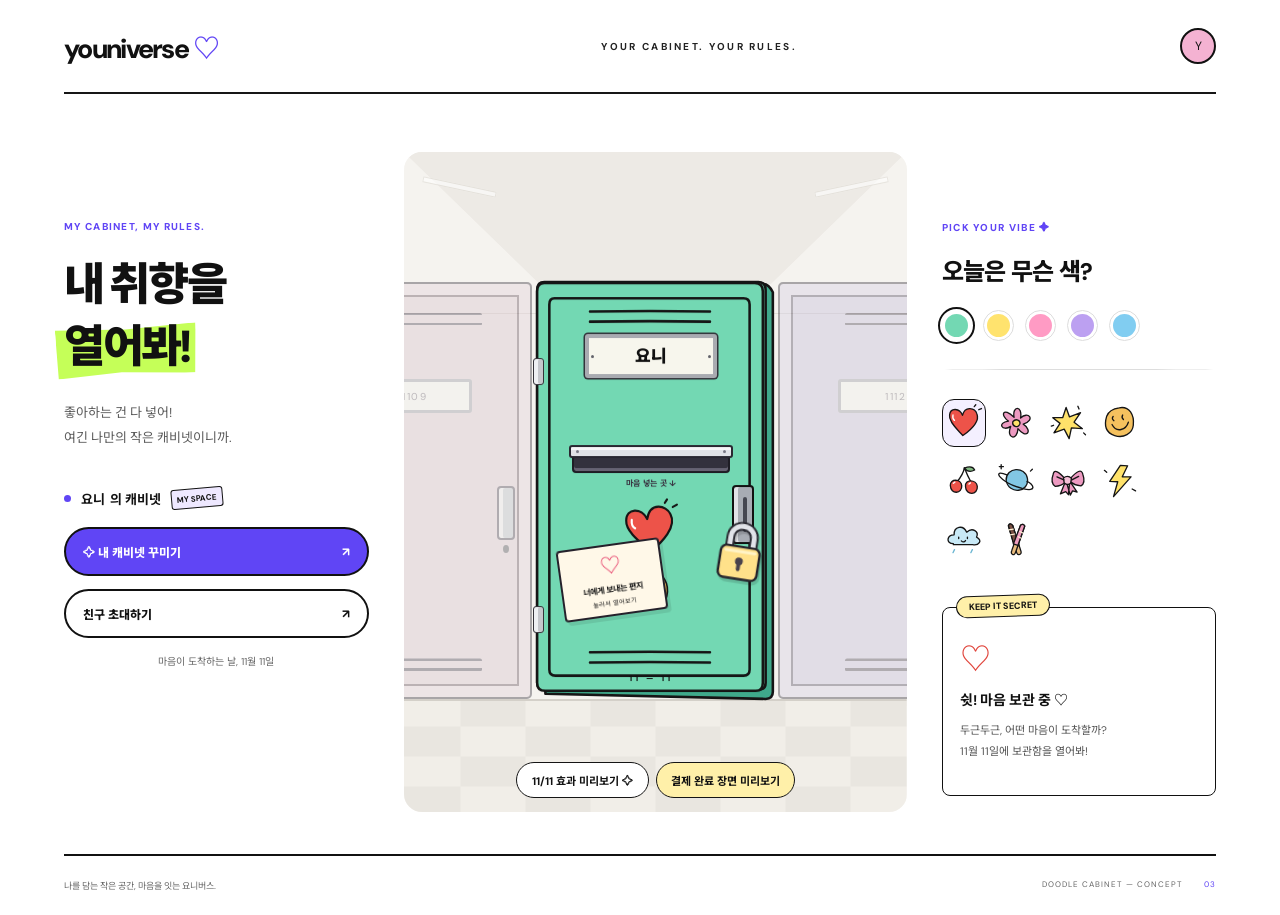
==== cabinet-preview/index.html @ 8756b2f1 "Add interactive cabinet preview and design iterations" ====
<!doctype html>
<html lang="ko"><head><meta charset="UTF-8"><meta name="viewport" content="width=device-width, initial-scale=1"><title>내 캐비넷 — a little space for you</title><link rel="stylesheet" href="style.css?v=effects-preview-28"></head>
<body>
<header><a class="brand" href="./">youniverse<span>♡</span></a><div class="season">YOUR CABINET. YOUR RULES.</div><button class="avatar" id="profile" aria-label="이름표 바꾸기">Y</button></header>
<main><section class="intro"><span class="eyebrow">MY CABINET, MY RULES.</span><h1>내 취향을<br><em>열어봐!</em></h1><p>좋아하는 건 다 넣어!<br>여긴 나만의 작은 캐비넷이니까.</p><div class="owner"><span class="dot"></span> <span id="ownerName">요니</span>의 캐비넷 <span class="tag">MY SPACE</span></div><button class="primary" id="customize">✧ 내 캐비넷 꾸미기 <span>↗</span></button><button class="secondary" id="invite">친구 초대하기 <span>↗</span></button><div class="small-note">마음이 도착하는 날, 11월 11일</div></section>
<section class="stage" aria-label="내 캐비넷 미리보기"><div class="hallway" aria-hidden="true"><div class="hall-ceiling"></div><div class="hall-wall"></div><div class="hall-floor"></div><div class="hall-bank bank-left"><div class="neighbor"><i></i><b></b><span>1107</span></div><div class="neighbor"><i></i><b></b><span>1108</span></div><div class="neighbor"><i></i><b></b><span>1109</span></div></div><div class="hall-bank bank-right"><div class="neighbor"><i></i><b></b><span>1112</span></div><div class="neighbor"><i></i><b></b><span>1113</span></div><div class="neighbor"><i></i><b></b><span>1114</span></div></div><div class="hall-light light-left"></div><div class="hall-light light-right"></div></div><div class="stage-label" aria-hidden="true"></div><div class="cabinet" id="cabinet"><div class="inside gift-interior"><div class="gift-interior-title">FOR YOU ♡<small>도착한 마음을 꺼내봐</small></div><button type="button" class="present present-pink" data-gift="pink" aria-label="핑크 빼빼로 선물과 편지 보기"><span class="pepero-sticks"><i></i><i></i><i></i></span><span class="present-wrap"><b>♡</b><small>SWEET LOVE</small></span><span class="present-ribbon">୨୧</span></button><button type="button" class="present present-yellow" data-gift="yellow" aria-label="노랑 빼빼로 선물과 편지 보기"><span class="pepero-sticks"><i></i><i></i><i></i></span><span class="present-wrap"><b>☺</b><small>FOR YOU</small></span><span class="present-ribbon">୨୧</span></button><div class="gift-shelf shelf-upper"></div><button class="gift-box received-letter" id="gift"><span class="letter-heart">♡</span><span>너에게 보내는 편지</span><small>눌러서 열어보기</small></button><button type="button" class="present present-purple" data-gift="purple" aria-label="보라 빼빼로 선물과 편지 보기"><span class="pepero-sticks"><i></i><i></i><i></i></span><span class="present-wrap"><b>✧</b><small>HAPPY 11.11</small></span><span class="present-ribbon">୨୧</span></button><div class="gift-shelf shelf-lower"></div><div class="sample-gifts-label">미리보기용 샘플 선물</div></div><div class="door" id="door"><div class="vents"><i></i><i></i></div><button class="nameplate" id="nameplate"><span id="plateName">요니</span></button><div class="door-sticker" id="doorSticker">♡</div><div class="mini-sticker">LOVE<br>IT!</div><button class="handle" id="handle" aria-label="캐비넷 문 닫기"><span></span></button><div class="bottom-vents"><i></i><i></i></div><div class="door-number">11 — 11</div></div></div><svg class="doodle doodle-arrow" viewBox="0 0 140 130" aria-hidden="true"><path d="M20 10 C100 0 20 90 68 62 S130 80 98 110 M75 96 L98 114 115 91"/></svg><svg class="doodle doodle-stars" viewBox="0 0 100 150" aria-hidden="true"><path d="M45 5 L50 33 76 39 50 46 43 72 36 46 10 38 35 32Z" fill="#ffe26a"/><path d="M75 95 L77 109 92 114 78 119 72 137 68 119 53 114 68 109Z" fill="#6045f5"/></svg><svg class="doodle doodle-squiggle" viewBox="0 0 180 70" aria-hidden="true"><path d="M5 45 C35 -35 75 95 45 50 S110 -20 100 35 S155 80 170 10"/></svg><div class="floor-shadow"></div></section>
<aside class="details"><span class="eyebrow">PICK YOUR VIBE ✦</span><h2>오늘은 무슨 색?</h2><div class="swatches" id="swatches"></div><div class="divider"></div><div class="stickers" id="stickers"></div><div class="letter-note"><span class="note-icon">♡</span><h3>쉿! 마음 보관 중 ♡</h3><p>두근두근, 어떤 마음이 도착할까?<br>11월 11일에 보관함을 열어봐!</p></div></aside></main>
<footer><span>나를 담는 작은 공간, 마음을 잇는 요니버스.</span><span>DOODLE CABINET — CONCEPT <b>03</b></span></footer>
<dialog id="editor"><form method="dialog" id="editForm"><button class="close" aria-label="닫기" value="cancel" formnovalidate>×</button><span class="eyebrow">A NAME THAT FEELS LIKE YOU</span><h2>이 공간의 이름은?</h2><label for="name">이름표</label><input id="name" maxlength="12" required autocomplete="nickname" placeholder="최대 12자"><p>색과 스티커는 화면에서 바로 바꿀 수 있어.<br>꾸민 모습은 이 브라우저에 저장돼.</p><button class="primary" value="save">이름표 붙이기 ↗</button></form></dialog>
<dialog id="info"><button class="close" id="closeInfo" aria-label="닫기">×</button><span class="eyebrow">LETTERS & LOVE</span><h2 id="infoTitle"></h2><p id="infoBody"></p><p id="paymentNotice" class="payment-notice" hidden>디자인 시안 · 결제 서비스 연결 전이에요. 실제 결제나 선물 공개는 진행되지 않아요.</p><button class="primary" id="okay">알겠어 ♡</button></dialog><div class="toast" id="toast" role="status"></div><script src="app.js?v=effects-preview-28"></script></body></html>
---- cabinet-preview/style.css ----
@import url('https://fonts.googleapis.com/css2?family=DM+Sans:wght@400;500;600;700&family=Gaegu:wght@400;700&family=Noto+Sans+KR:wght@400;500;600;700;800&display=swap');
:root{--ink:#343c39;--muted:#82867e;--cab:#a9c5b7;--cab-dark:#779989;--cab-light:#c7dbd0;--bg:#f6f5ef}*{box-sizing:border-box}body{margin:0;background:var(--bg);color:var(--ink);font-family:'DM Sans','Noto Sans KR',sans-serif;font-size:14px}button,a,input{-webkit-tap-highlight-color:transparent}button{font:inherit;cursor:pointer;color:inherit}button:focus-visible,a:focus-visible{outline:3px solid #ae5271;outline-offset:5px}header{height:94px;margin:0 5%;border-bottom:1px solid #dcded4;display:flex;align-items:center;justify-content:space-between}.brand{text-decoration:none;color:var(--ink);font-size:27px;font-weight:700;letter-spacing:-1.5px}.brand span{color:#ad6176;padding-left:5px}.season{font-size:10px;letter-spacing:2.3px;color:#7c8279}.avatar{border:1px solid #d5d7ca;background:#e9eddf;width:36px;height:36px;border-radius:50%;font-size:12px}main{display:grid;grid-template-columns:1fr 1.65fr .9fr;max-width:1440px;margin:auto;min-height:730px;padding:58px 5% 42px;gap:35px}.intro{padding-top:64px}.eyebrow{font-size:10px;font-weight:600;letter-spacing:1.9px;color:#808879}h1{font-size:clamp(27px,2.6vw,39px);letter-spacing:-1.8px;line-height:1.48;margin:21px 0}p{font-size:13px;line-height:1.95;color:#83867d}.owner{margin:38px 0 19px;font-size:13px;display:flex;align-items:center;gap:5px}.dot{width:7px;height:7px;background:#9cab87;border-radius:50%;margin-right:5px}.tag{border:1px solid #d7dbcd;font-size:8px;padding:4px 5px;border-radius:3px;margin-left:5px;color:#858a7a;white-space:nowrap}.primary,.secondary{border-radius:7px;min-height:47px;padding:13px 17px;display:flex;align-items:center;justify-content:space-between;width:100%;font-size:12px}.primary{background:#3d4d43;color:#fff;border:1px solid #3d4d43}.secondary{border:1px solid #d8dcd0;background:transparent;margin-top:10px}.small-note{font-size:10px;color:#969c8b;text-align:center;margin-top:15px}.stage{position:relative;background:#eaece3;border-radius:130px 130px 12px 12px;min-height:620px;padding:30px 15px;perspective:1500px;overflow:hidden}.stage-label{font-size:9px;letter-spacing:1px;display:flex;justify-content:space-between;margin:26px 23px;color:#939b88}.stage-label span{font-size:7px}.hand-note{font-family:Georgia,serif;font-style:italic;color:#8a9581;position:absolute;right:24px;top:105px;font-size:15px;transform:rotate(7deg)}.hand-note span{display:block;font-size:29px;text-align:center}.cabinet{position:relative;width:234px;height:416px;margin:60px auto 0;transform:translateX(27px);background:var(--cab);border:2px solid var(--cab-dark);border-radius:8px 8px 3px 3px;box-shadow:8px 7px 0 var(--cab-dark),11px 12px 20px #5265451f;perspective:1000px;z-index:2}.inside{position:absolute;inset:12px;background:linear-gradient(100deg,var(--cab-dark),var(--cab) 20%,var(--cab-light));border:1px solid var(--cab-dark);box-shadow:inset 7px 9px 10px #30433720;overflow:hidden}.top-rail{height:12px;background:var(--cab-dark);opacity:.6}.shelf{position:absolute;left:0;right:0;height:10px;background:var(--cab-light);border:1px solid var(--cab-dark);box-shadow:0 6px 7px #354e4624}.shelf-one{top:143px}.shelf-two{top:260px}.shelf-three{bottom:20px}.photo{position:absolute;top:27px;left:15px;background:#fffaf2;width:85px;height:100px;padding:6px;transform:rotate(-8deg);box-shadow:1px 3px 3px #0002}.photo:before{content:'';position:absolute;top:-7px;left:27px;width:32px;height:13px;background:#dfccaaad;transform:rotate(-5deg)}.photo-art{height:68px;background:#bcc8c5;position:relative;overflow:hidden}.sun{position:absolute;width:18px;height:18px;border-radius:50%;background:#f5deb5;top:12px;right:14px}.hill{position:absolute;width:120px;height:65px;background:#7b947b;border-radius:50%;top:39px;left:-12px;transform:rotate(-20deg)}.photo span{font-family:Georgia,serif;font-size:8px;display:block;text-align:center;margin-top:7px;font-style:italic}.memo{position:absolute;right:13px;top:50px;background:#f1e4ac;width:75px;height:70px;padding:14px 7px;font-size:9px;line-height:1.7;transform:rotate(6deg);box-shadow:2px 3px 4px #0001}.memo span{display:block;text-align:right;color:#aa6d71}.sparkle{position:absolute;right:9px;top:11px;color:#f9f2c8;font-size:30px}.book{position:absolute;bottom:129px;width:22px;height:87px;writing-mode:vertical-rl;padding:7px 6px;font-size:8px;border:1px solid #887b7540}.book-one{left:18px;background:#bd9fa8;transform:rotate(-9deg)}.book-two{left:44px;background:#efe5c9;height:75px}.vase{position:absolute;right:30px;top:212px;width:40px;height:48px;background:#eee5d5;border-radius:8px 8px 18px 18px;box-shadow:inset -7px -1px #e1d6c2}.stem{position:absolute;bottom:40px;height:46px;width:2px;background:#637b53;left:19px;transform:rotate(10deg)}.flower{position:absolute;bottom:66px;left:-1px;color:#c5879b;font-size:44px;line-height:1}.gift-box{position:absolute;bottom:31px;left:25px;right:25px;height:74px;border:1px solid #b8a5ad;border-radius:4px;background:#d6bfc9;box-shadow:3px 4px 0 #69785c26}.gift-box:before{content:'';position:absolute;top:-5px;left:-4px;right:-4px;height:13px;background:#e0ccd4;border:1px solid #baa5af;border-radius:3px}.box-ribbon{position:absolute;inset:8px 62px 0;background:#f3e8dc}.box-label{position:relative;display:inline-block;background:#faf5e9;border:1px solid #d1c5b4;padding:6px 8px;font-size:8px;letter-spacing:1px;transform:rotate(-3deg)}.box-label small{font-size:8px;letter-spacing:0;display:block;margin-top:5px}.inside-bottom{position:absolute;bottom:5px;text-align:center;width:100%;font-size:6px;letter-spacing:1px;color:#5b7766}.door{position:absolute;inset:-2px;background:linear-gradient(120deg,var(--cab-light),var(--cab) 28%,var(--cab));border:2px solid var(--cab-dark);border-radius:7px 7px 2px 2px;transform-origin:left center;transform:rotateY(-112deg);transition:transform .85s cubic-bezier(.25,.7,.25,1);box-shadow:inset 0 0 0 9px var(--cab),inset 0 0 0 10px var(--cab-dark);transform-style:preserve-3d}.cabinet.closed .door{transform:rotateY(0)}.vents,.bottom-vents{position:absolute;top:28px;left:66px;right:30px;display:grid;gap:6px}.vents i,.bottom-vents i{height:4px;border-radius:5px;background:var(--cab-dark);box-shadow:0 1px var(--cab-light)}.bottom-vents{top:auto;bottom:52px}.nameplate{position:absolute;top:103px;left:30px;right:29px;padding:12px 5px;background:#f6eedb;border:4px solid #c7c1b1;border-radius:4px;box-shadow:0 2px 3px #0002;text-align:center;transform:translateZ(1px)}.nameplate span{font-size:21px;display:block;font-weight:700}.nameplate small{font-family:Georgia,serif;font-size:9px;font-style:italic}.door-sticker{position:absolute;top:192px;left:44px;font-size:62px;color:#ad647c;transform:rotate(-14deg);line-height:1;filter:drop-shadow(2px 2px 0 #fff9)}.mini-sticker{position:absolute;top:265px;right:46px;background:#e7e8bb;border:2px solid #f8f7df;color:#7d8653;border-radius:50%;width:52px;height:52px;font-family:Georgia,serif;font-style:italic;text-align:center;padding:8px;transform:rotate(15deg);font-size:14px;line-height:1}.handle{position:absolute;top:205px;right:14px;width:17px;height:57px;background:#a6ada6;border:1px solid #727c75;border-radius:6px;box-shadow:2px 2px 2px #0002;padding:0}.handle span{position:absolute;left:5px;right:4px;top:8px;bottom:8px;background:linear-gradient(90deg,#e1e4d9,#949f95);border-radius:3px}.door-number{position:absolute;bottom:17px;width:100%;text-align:center;font-size:8px;letter-spacing:3px;color:#55705e}.floor-shadow{position:absolute;bottom:67px;left:17%;right:11%;height:18px;background:#8b987952;border-radius:50%;filter:blur(12px)}.door-toggle{position:relative;z-index:4;display:block;margin:27px auto 0;border:0;background:#f7f8f0d9;border-radius:30px;padding:9px 20px;font-size:10px}.door-toggle span{margin-left:13px}.stage-caption{text-align:center;font-size:8px;letter-spacing:1.7px;color:#939b88;margin-top:23px}.live-dot{display:inline-block;background:#96a981;width:4px;height:4px;border-radius:50%;vertical-align:middle;margin-right:5px}.details{padding-top:65px}h2{font-size:21px;letter-spacing:-.7px;margin:17px 0 5px}.details>p{font-size:11px;margin-top:8px}.swatches{display:flex;gap:10px;margin-top:24px;flex-wrap:wrap}.swatch{width:28px;height:28px;border-radius:50%;border:3px solid var(--bg);outline:1px solid transparent}.swatch.selected{outline-color:#73826b}.color-name{font-size:9px;color:#7b8473;margin-top:14px}.divider{height:1px;background:#dddfd4;margin:29px 0}.sticker-heading{font-size:11px;display:flex;justify-content:space-between;gap:5px}.sticker-heading span{font-size:8px;color:#9ba18e;letter-spacing:1px}.stickers{display:flex;gap:8px;margin-top:16px}.sticker{background:#eeeee5;border:1px solid transparent;border-radius:8px;width:42px;height:42px;font-size:24px;color:#a36e83}.sticker.selected{border-color:#9ca98b;background:#e6eadc}.letter-note{margin-top:44px;background:#eeeae2;border-radius:3px;padding:22px 17px;transform:rotate(-2deg)}.note-icon{color:#a47b80;font-size:25px}.letter-note h3{font-size:13px;margin:9px 0}.letter-note p{font-size:10px;line-height:1.9}.letter-note div{font-size:9px;border-top:1px solid #dbd7ce;padding-top:13px;margin-top:14px;color:#737a6a}.letter-note small{font-size:8px;color:#8e9187;display:block;margin-top:6px}footer{border-top:1px solid #dcdfd3;margin:0 5%;padding:23px 0;display:flex;justify-content:space-between;color:#9a9f91;font-size:9px}footer>span:last-child{font-size:8px;letter-spacing:1px}footer b{margin-left:18px;color:#68755c;font-weight:400}dialog{border:1px solid #dddfd4;border-radius:18px;padding:38px;width:min(420px,90vw);color:var(--ink);background:var(--bg);box-shadow:0 20px 100px #26332933}dialog::backdrop{background:#35403355;backdrop-filter:blur(4px)}dialog .close{position:absolute;right:16px;top:10px;border:0;background:none;font-size:25px;color:#839079}dialog label{display:block;margin:24px 0 9px;font-size:12px}dialog input{font:inherit;padding:13px;width:100%;border:1px solid #cbd1c0;border-radius:6px;background:#fffef8}dialog .primary{margin-top:23px;justify-content:center}.toast{position:fixed;bottom:26px;left:50%;transform:translate(-50%,15px);opacity:0;background:#3d4d43;color:#fff;border-radius:30px;padding:12px 22px;pointer-events:none;font-size:12px;transition:.2s;z-index:20}.toast.show{opacity:1;transform:translate(-50%,0)}@media(min-width:1450px){main{padding-left:45px;padding-right:45px}.stage{min-height:660px}.cabinet{margin-top:80px}}@media(max-width:1050px){main{grid-template-columns:.95fr 1.4fr;gap:30px}.details{grid-column:1/-1;display:grid;grid-template-columns:1fr 1fr;gap:10px 35px;padding:12px 0}.details>.eyebrow,.details>h2,.details>p,.swatches,.color-name{grid-column:1}.details>.eyebrow{grid-row:1}.details>h2{grid-row:2}.details>p{grid-row:3}.swatches{grid-row:4;margin-top:5px}.color-name{grid-row:5}.details .divider{display:none}.sticker-heading{grid-column:2;grid-row:1;margin-top:0}.stickers{grid-column:2;grid-row:2;margin:0}.letter-note{grid-column:2;grid-row:3/6;margin:8px 0 0;padding:12px 16px;transform:none}.letter-note .note-icon{display:none}.letter-note h3{margin:0}.letter-note p{margin:6px 0}.letter-note div{margin-top:7px;padding-top:7px}.stage{min-height:620px}}@media(max-width:650px){header{height:70px}.brand{font-size:23px}.season{display:none}main{display:flex;flex-direction:column;padding:30px 6%;gap:28px}.intro{padding:0;position:relative}.intro .eyebrow{font-size:9px}h1{font-size:28px;line-height:1.4;margin:15px 0}.intro>p{font-size:12px;margin-bottom:20px}.owner{margin:17px 0}.intro>.primary,.intro>.secondary{display:inline-flex;width:calc(50% - 5px);font-size:11px}.intro>.secondary{margin:0 0 0 6px}.small-note{display:none}.stage{width:100%;min-height:615px;border-radius:105px 105px 10px 10px;order:1}.details{display:block;order:2;padding:8px 4px}.details>.eyebrow{font-size:9px}.details>h2{font-size:22px}.swatches{margin-top:16px;gap:16px}.swatch{width:33px;height:33px}.color-name{margin-bottom:25px}.sticker-heading{justify-content:flex-start;gap:15px}.stickers{margin-top:12px}.letter-note{margin-top:27px;padding:19px}.letter-note p{font-size:12px}.letter-note div{font-size:11px;padding-top:14px;margin-top:12px}.letter-note small{font-size:10px}footer{line-height:1.8;gap:14px;flex-direction:column}.cabinet{margin-top:56px}.stage-label{margin-top:23px}}@media(prefers-reduced-motion:reduce){*{transition:none!important}}
/* Doodle cabinet: white paper, ink outlines and flat colour */
:root{--ink:#121212;--muted:#626262;--bg:#fff}body{background:#fff;color:#121212}header{border-bottom:2px solid #161616}.brand{color:#111;font-weight:800;letter-spacing:-1.7px}.brand span{color:#6045f5}.season{color:#222;font-weight:700}.avatar{background:#f4b2d2;border:2px solid #111;box-shadow:none}.eyebrow{color:#6045f5;font-weight:800;letter-spacing:1.3px}h1{font-size:clamp(35px,3.5vw,49px);font-weight:900;letter-spacing:-2.3px;line-height:1.38;color:#111}h1 em{font-style:normal;position:relative;z-index:0;white-space:nowrap}h1 em:before{content:'';position:absolute;inset:8px -8px 0;background:#c5ff58;z-index:-1;transform:rotate(-3deg);clip-path:polygon(0 2%,50% 7%,100% 0,98% 100%,46% 92%,1% 100%)}p{color:#5b5b5b}.owner{font-weight:700}.dot{background:#6045f5}.tag{background:#eee8ff;color:#111;border:1px solid #111;transform:rotate(-5deg)}.primary,.secondary{border:2.5px solid #111;border-radius:40px;box-shadow:none;font-weight:800;min-height:49px;font-size:12px}.primary{background:#6045f5;color:#fff}.secondary{background:#fff;color:#111;margin-top:13px}.primary:hover{background:#4930cf}.secondary:hover{background:#fff2b1}.small-note{color:#666}.stage{background:#fff;border:0;border-radius:0;box-shadow:none;overflow:hidden;min-height:640px}.stage-label{color:#111;font-size:10px;font-weight:700;letter-spacing:1.2px;margin:12px 12px}.stage-label span{font-size:8px}.hand-note{font-family:inherit;font-style:normal;font-weight:800;color:#111;background:#bfe7f6;border:3px solid #111;border-radius:40px;padding:12px 20px;font-size:13px;top:66px;right:12px;transform:rotate(13deg);z-index:4}.hand-note span{display:inline;font-size:21px;margin-left:6px}.cabinet{margin-top:88px;border:3px solid #111;box-shadow:7px 5px 0 var(--cab-dark),9px 7px 0 #111;border-radius:10px 8px 5px 7px;background:var(--cab);height:416px}.inside{background:var(--cab-light);border:2px solid #111;box-shadow:none;border-radius:3px}.top-rail{height:12px;background:var(--cab-dark);opacity:.45}.door{background:var(--cab);border:3px solid #111;border-radius:9px 7px 3px 6px;box-shadow:inset 0 0 0 8px var(--cab),inset 0 0 0 10px #111}.vents i,.bottom-vents i{height:4px;background:#111;box-shadow:none;transform:rotate(-1deg)}.vents i:nth-child(2),.bottom-vents i:nth-child(2){transform:rotate(1deg)}.nameplate{background:#f4b2d2;border:3px solid #111;border-radius:45% 40% 35% 40% / 40% 38% 42% 40%;box-shadow:none;transform:rotate(-7deg);top:98px;padding:12px 5px;color:#111}.nameplate span{font-weight:900;font-size:24px}.nameplate small{font-family:inherit;font-size:8px;font-style:normal;font-weight:700}.door-sticker{color:#e0443b;font-size:75px;filter:none;line-height:1;text-shadow:2px 0 #fff,-2px 0 #fff,0 2px #fff,0 -2px #fff;top:192px}.mini-sticker{background:#ffe26a;border:3px solid #111;color:#111;border-radius:48% 53% 45% 50%;font-family:inherit;font-weight:900;font-style:normal;width:60px;height:60px;padding:10px 4px;box-shadow:none;right:36px;transform:rotate(15deg)}.handle{border:2px solid #111;background:#fff;box-shadow:none;border-radius:12px;width:17px}.handle span{background:#111;left:5px;right:4px;top:9px;bottom:9px}.door-number{color:#111;font-weight:800}.shelf{background:var(--cab);border:2px solid #111;box-shadow:none;height:10px}.photo{border:2px solid #111;background:#fff;box-shadow:none;transform:rotate(-9deg)}.photo:before{background:#6045f5b5;transform:rotate(5deg)}.photo-art{background:#6dbbd8}.sun{background:#f7c25c}.hill{background:#54a669}.photo span{font-family:inherit;font-style:normal;font-size:7px;font-weight:700;color:#111}.memo{background:#fff0a9;border:1.5px solid #111;box-shadow:none;color:#111;font-size:9px;font-weight:700;transform:rotate(7deg)}.memo span{color:#e0443b;font-size:16px}.sparkle{color:#6045f5;font-size:35px}.book{border:2px solid #111;color:#111;font-weight:700}.book-one{background:#f4b2d2}.book-two{background:#fff0a9}.vase{background:#6dbbd8;border:2px solid #111;box-shadow:none;border-radius:8px 9px 15px 14px}.stem{background:#111;width:3px}.flower{color:#e08cb7;font-size:45px;text-shadow:1px 1px #111}.gift-box{background:#c9c0ff;border:2px solid #111;box-shadow:none;border-radius:5px}.gift-box:before{background:#c9c0ff;border:2px solid #111;height:14px;top:-7px}.box-ribbon{background:#ffe26a}.box-label{background:#fff;border:1.5px solid #111;color:#111;font-weight:700}.inside-bottom{color:#111;font-weight:700;font-size:6px}.floor-shadow{height:7px;bottom:79px;background:#111;filter:none;transform:rotate(-2deg);border-radius:50%;left:24%;right:7%}.door-toggle{background:#fff0a9;border:2px solid #111;border-radius:40px;box-shadow:none;font-weight:800;font-size:11px;padding:10px 22px;margin-top:25px}.stage-caption{color:#111;font-size:8px;font-weight:700;letter-spacing:1.4px;margin-top:20px}.live-dot{background:#6045f5}.details>h2{color:#111;font-weight:800;font-size:24px}.details>p{color:#555}.swatches{gap:13px}.swatch{width:29px;height:29px;border:3px solid #fff;outline:1px solid #ddd}.swatch.selected{outline:2px solid #111;outline-offset:2px}.color-name{font-weight:700;color:#111;font-size:10px}.divider{height:2px;background:#111;transform:rotate(-1deg);border-radius:50%}.sticker-heading{font-weight:800}.sticker-heading span{color:#6045f5}.stickers{gap:8px}.sticker{background:#fff;border:2px solid #111;border-radius:45% 40% 38% 45%;color:#111;font-size:25px;transform:rotate(-5deg)}.sticker:nth-child(even){transform:rotate(6deg)}.sticker.selected{background:#f4b2d2;border-color:#111}.letter-note{background:#fff;border:2px solid #111;border-radius:3px 12px 4px 14px;box-shadow:none;transform:rotate(-2deg);position:relative;padding-top:26px}.letter-note:before{content:'KEEP IT SECRET';position:absolute;top:-13px;left:13px;padding:4px 12px;border:2px solid #111;border-radius:20px;background:#fff0a9;color:#111;transform:rotate(-5deg);font-size:9px;font-weight:800}.note-icon{color:#e0443b;font-size:31px}.letter-note h3{font-size:14px;color:#111}.letter-note p{font-size:11px;color:#555}.letter-note div{border-color:#111;color:#111;font-weight:600}.letter-note small{color:#666}footer{border-top:2px solid #111;color:#666}footer b{color:#6045f5}dialog{background:#fff;border:3px solid #111;border-radius:22px;box-shadow:6px 6px 0 #111}dialog .close{color:#111}.toast{background:#111}.doodle{position:absolute;pointer-events:none;fill:none;stroke:#111;stroke-width:4;stroke-linecap:round;stroke-linejoin:round;z-index:1}.doodle-arrow{width:90px;height:90px;left:0;top:59px;transform:rotate(15deg)}.doodle-stars{width:59px;height:110px;right:0;top:242px;transform:rotate(7deg)}.doodle-squiggle{width:95px;height:45px;left:7px;bottom:37px;transform:rotate(-13deg)}@media(max-width:1050px){.details .letter-note{margin-top:15px}.stage{min-height:640px}}@media(max-width:650px){h1{font-size:43px;line-height:1.28}.intro>.eyebrow{font-size:10px}.intro>.primary,.intro>.secondary{font-size:11px}.intro>.secondary{margin-top:0}.stage{min-height:633px;padding-top:15px}.hand-note{top:62px;right:6px}.cabinet{margin-top:93px}.stage-label{margin-top:13px}.doodle-arrow{top:57px;left:5px;width:76px}.doodle-stars{right:0;top:248px;width:45px}.doodle-squiggle{bottom:35px;width:80px}.letter-note{margin-top:35px;padding:24px 18px}.letter-note p{font-size:12px}.letter-note div{font-size:11px}.letter-note small{font-size:10px}.floor-shadow{bottom:79px}.details h2{font-size:25px}}
.cabinet:not(.closed) .nameplate{transform:rotateY(180deg) rotate(-7deg)}.cabinet:not(.closed) .mini-sticker{transform:rotateY(180deg) rotate(15deg)}.cabinet:not(.closed) .door-number{transform:rotateY(180deg)}
@media(min-width:651px) and (max-width:1050px){.cabinet{transform:translateX(36px) scale(.9);transform-origin:center center}}
/* Wobbly ink silhouettes and hand-drawn sticker artwork */
.cabinet{border:0;background:none;box-shadow:none;isolation:isolate;transform:translateX(27px) rotate(-1.3deg)}.cabinet-ink{position:absolute;inset:-5px -9px -6px -4px;width:calc(100% + 13px);height:calc(100% + 11px);z-index:-1;overflow:visible;pointer-events:none}.inside{inset:15px 14px 15px 13px;border-radius:3% 2% 4% 2% / 1% 3% 2% 3%;border-width:2.5px;transform:rotate(.6deg);box-shadow:none}.door{background:none;border:0;box-shadow:none;isolation:isolate}.door-ink{position:absolute;inset:-3px;width:calc(100% + 6px);height:calc(100% + 6px);z-index:-1;overflow:visible;pointer-events:none}.vents,.bottom-vents{display:none}.shelf-one{transform:rotate(-1.2deg);border-radius:30% 10% 20% 12%}.shelf-two{transform:rotate(1.5deg);border-radius:10% 20% 12% 30%}.shelf-three{transform:rotate(-.8deg);border-radius:15% 10% 25% 20%}.top-rail{transform:rotate(-1deg);border-bottom:2px solid #111}.nameplate{border-radius:44% 36% 45% 38% / 35% 44% 35% 42%;border-width:3px;transform:rotate(-8deg)}.handle{transform:rotate(3deg);border-radius:45% 35% 30% 40% / 15% 12% 18% 14%;border-width:2.5px}.door-sticker{width:87px;height:87px;left:35px;top:191px;filter:none;text-shadow:none;transform:rotate(-13deg)}.door-sticker svg,.sticker svg,.mini-sticker svg,.sparkle svg,.flower svg{display:block;width:100%;height:100%;overflow:visible}.mini-sticker{border:0;background:none;box-shadow:none;padding:0;width:65px;height:65px;right:35px;top:277px;transform:rotate(12deg)}.sparkle{width:38px;height:38px;top:6px;right:7px;transform:rotate(12deg)}.flower{width:49px;height:49px;bottom:66px;left:-5px;transform:rotate(-7deg)}.sticker{border:0;background:transparent;box-shadow:none;width:44px;height:48px;padding:3px;border-radius:40%;transition:transform .15s}.sticker.selected{border:2px dashed #111;background:#f5f0ff;padding:1px}.sticker:hover{transform:rotate(8deg) scale(1.13)}.gift-box{border-radius:6% 3% 5% 4% / 7% 9% 5% 8%;transform:rotate(-1deg)}.gift-box:before{border-radius:20% 12% 15% 10%;transform:rotate(1deg)}.memo{border-radius:2px 3px 9px 2px}.photo{border-radius:2px 4px 3px 6px}.vase{border-radius:12% 18% 40% 34%;transform:rotate(4deg)}.cabinet:not(.closed) .mini-sticker{transform:rotateY(180deg) rotate(12deg)}
@media(min-width:651px) and (max-width:1050px){.cabinet{transform:translateX(36px) scale(.9) rotate(-1.3deg)}}
/* Calm structure; expressive accents only. */
.cabinet{transform:translateX(27px)}.inside{transform:none;border-radius:6px;border-width:2px}.top-rail{transform:none;border-bottom:0}.shelf-one,.shelf-two,.shelf-three{transform:none;border-radius:1px;border-width:1.5px}.handle{transform:none;border-radius:7px;border-width:2px}.nameplate{border-radius:25px;border-width:2px;transform:rotate(-3deg)}.cabinet:not(.closed) .nameplate{transform:rotateY(180deg) rotate(-3deg)}.door-sticker{transform:rotate(-6deg);width:75px;height:75px;left:42px;top:201px}.mini-sticker{width:55px;height:55px;transform:rotate(5deg);top:284px;right:39px}.cabinet:not(.closed) .mini-sticker{transform:rotateY(180deg) rotate(5deg)}.photo{transform:rotate(-4deg);border-width:1.5px;border-radius:2px}.photo:before{transform:rotate(0deg)}.memo{transform:rotate(3deg);border-radius:2px}.vase{transform:none;border-radius:8px 8px 16px 16px}.gift-box,.gift-box:before{transform:none;border-radius:4px;border-width:1.5px}.box-label{transform:rotate(-2deg)}.sparkle{display:none}.doodle-arrow,.doodle-squiggle{display:none}.doodle-stars{width:39px;height:78px;right:2px;top:252px}.hand-note{transform:rotate(6deg);border-width:2px;padding:10px 18px}.floor-shadow{display:none}.letter-note{transform:none;border-radius:8px;border-width:1.5px}.letter-note:before{transform:rotate(-2deg);border-width:1.5px}.divider{transform:none;height:1px;background:#ddd}.sticker,.sticker:nth-child(even){transform:none}.sticker:hover{transform:rotate(4deg) scale(1.06)}.sticker.selected{border:1.5px solid #111;border-radius:12px;padding:2px;background:#f4f0ff}
@media(min-width:651px) and (max-width:1050px){.cabinet{transform:translateX(36px) scale(.9)}}
/* A quiet hallway around the personal cabinet. */
.stage{isolation:isolate;overflow:hidden;border-radius:18px;min-height:660px;background:#faf9f7}.hallway{position:absolute;inset:0;overflow:hidden;z-index:-1;pointer-events:none;opacity:.64;filter:blur(1.5px)}.hall-wall{position:absolute;inset:0 0 16%;background:linear-gradient(180deg,#faf9f6 0 30%,#e9e8e5 30% 30.4%,#f3f1ed 30.4% 100%)}.hall-ceiling{position:absolute;z-index:1;left:0;right:0;top:0;height:20%;background:#f0eeea;clip-path:polygon(0 0,100% 0,73% 100%,27% 100%)}.hall-floor{position:absolute;bottom:0;left:0;right:0;height:25%;background:repeating-conic-gradient(from 0deg,#e6e4e0 0% 25%,#eeece8 0% 50%) 50% / 110px 64px;transform-origin:bottom;clip-path:polygon(0 0,100% 0,100% 100%,0 100%);border-top:3px solid #d8d6d1}.hall-bank{position:absolute;display:flex;top:162px;height:390px;width:255px;gap:4px;opacity:.64;filter:blur(.8px);transform-style:preserve-3d}.bank-left{right:calc(50% + 89px);transform:perspective(700px) rotateY(13deg);transform-origin:right center}.bank-right{left:calc(50% + 133px);transform:perspective(700px) rotateY(-13deg);transform-origin:left center}.neighbor{position:relative;flex:1;background:#dedfe4;border:2px solid #afb2bd;border-radius:6px;box-shadow:inset 0 0 0 6px #e8e8eb,inset 0 0 0 7px #bec0c9}.neighbor:nth-child(2){background:#e6dedf;box-shadow:inset 0 0 0 6px #ece5e4,inset 0 0 0 7px #c5bfc1}.neighbor:nth-child(3){background:#dce2de;box-shadow:inset 0 0 0 6px #e6eae7,inset 0 0 0 7px #bdc6be}.neighbor i,.neighbor i:after{position:absolute;content:'';top:34px;left:20%;width:60%;height:20px;background:repeating-linear-gradient(180deg,#b9bdc7 0 2px,transparent 2px 8px)}.neighbor i:after{top:288px;left:0;width:100%}.neighbor b{position:absolute;top:48%;right:12px;height:34px;width:7px;background:#c3c5cd;border:1px solid #aeb1bb;border-radius:5px}.neighbor span{position:absolute;top:75px;left:20%;width:60%;padding:5px 0;border:1px solid #bcc0c8;background:#eeedf0;color:#a0a4af;font-size:8px;letter-spacing:1px;text-align:center}.hall-light{position:absolute;top:32px;width:75px;height:6px;background:#fff;border:1px solid #e0ddd6;z-index:2;transform:rotate(12deg)}.light-left{left:18px}.light-right{right:18px;transform:rotate(-12deg)}.stage-label{position:relative;z-index:5;color:#65616d;margin-top:12px}.hand-note{z-index:5;top:65px;background:#d0edfa;border-color:#242124}.cabinet{z-index:3;margin-top:88px;filter:drop-shadow(3px 7px 5px #41394720)}.doodle-stars{display:none}.door-toggle{z-index:5;margin-top:25px;background:#fff0a9}.stage-caption{position:relative;z-index:5;color:#6d6574}.stage:after{content:'';position:absolute;left:15%;right:12%;bottom:95px;height:16px;border-radius:50%;background:#70667824;filter:blur(8px);z-index:0;pointer-events:none}
@media(max-width:1050px){.stage{min-height:660px}.bank-left{right:calc(50% + 62px)}.bank-right{left:calc(50% + 133px)}}@media(max-width:650px){.stage{min-height:641px;border-radius:16px;margin-top:2px}.hall-bank{top:150px;height:400px}.bank-left{right:calc(50% + 77px)}.bank-right{left:calc(50% + 135px)}.hall-floor{height:19%}.cabinet{margin-top:93px}.hand-note{top:62px;right:12px}.stage:after{bottom:91px}.hall-light{top:23px;width:53px}.stage-label{margin-top:13px}}
.hallway{opacity:.82;filter:blur(1.2px)}.hall-bank{opacity:.76;filter:blur(.5px)}
@media(max-width:650px){.cabinet{transform:translateX(27px) scale(.93);transform-origin:center center}.bank-left{right:calc(50% + 55px)}.bank-right{left:calc(50% + 113px)}}
/* One continuous row: shared scale, baseline and drawing style. */
.hallway{opacity:1;filter:none}.hall-wall{background:linear-gradient(180deg,#f5f3ef 0 29%,#e4e0da 29% 29.3%,#f5f3ef 29.3% 100%)}.hall-ceiling{background:#edeae5}.hall-bank{width:702px;height:416px;top:157px;gap:7px;opacity:.4;filter:blur(.45px);transform:none}.bank-left{right:calc(50% + 96px)}.bank-right{left:calc(50% + 151px)}.neighbor{flex:0 0 227px;background:#c5bedb;border:2.5px solid #37323e;border-radius:9px;box-shadow:inset 0 0 0 11px #d5cfe5,inset 0 0 0 13px #524a60}.neighbor:nth-child(2){background:#c4d5cd;box-shadow:inset 0 0 0 11px #d2dfd7,inset 0 0 0 13px #526057}.neighbor:nth-child(3){background:#d8c5ce;box-shadow:inset 0 0 0 11px #e2d2da,inset 0 0 0 13px #66535e}.neighbor i,.neighbor i:after{left:29%;width:51%;height:24px;top:35px;background:repeating-linear-gradient(180deg,#4a4354 0 2.5px,transparent 2.5px 10px);border-radius:2px}.neighbor i:after{top:312px;left:0;width:100%}.neighbor b{right:21px;top:49%;height:52px;width:13px;background:#f5f1f5;border:2px solid #4a4354;border-radius:6px}.neighbor span{top:101px;left:18%;width:62%;padding:13px 0;border:2px solid #5f5668;border-radius:20px;background:#eee6e7;color:#746a7c;font-size:12px;letter-spacing:1.5px}.hall-floor{height:calc(100% - 575px);min-height:70px;border-top:2px solid #d4d0c9;background:repeating-conic-gradient(from 0deg,#e9e6e0 0% 25%,#f1eee8 0% 50%) 50% / 130px 60px}.cabinet{filter:none}.stage:after{display:none}.hand-note{background:#dfedf2;border-color:#5d5664}.hall-light{opacity:.6}
@media(max-width:1050px) and (min-width:651px){.hall-bank{height:374px;top:178px;gap:6px;width:633px}.neighbor{flex-basis:205px}.bank-left{right:calc(50% + 75px)}.bank-right{left:calc(50% + 147px)}.hall-floor{height:calc(100% - 557px)}.neighbor i:after{top:276px}}
@media(max-width:650px){.hall-bank{height:387px;top:155px;width:655px;gap:6px}.neighbor{flex-basis:212px}.bank-left{right:calc(50% + 88px)}.bank-right{left:calc(50% + 143px)}.hall-floor{height:calc(100% - 549px);min-height:65px}.neighbor i:after{top:288px}.neighbor span{top:99px}}
@media(max-width:650px){.hall-bank{top:147px}.hall-floor{height:calc(100% - 541px)}}
/* Exact repeated bays at every screen width. */
.stage .hall-bank{top:var(--row-top);width:calc(var(--row-width) * 3 + var(--row-gap) * 2);height:var(--row-height);gap:var(--row-gap);transform:none;filter:blur(.25px)}.stage .bank-left{left:var(--row-left);right:auto}.stage .bank-right{left:var(--row-right);right:auto}.stage .neighbor{flex:0 0 var(--row-width);height:100%;border-radius:5px;border-width:2px}.stage .hall-floor{top:var(--row-bottom);height:auto;min-height:0;bottom:0}.neighbor i{top:7.5%;height:7%;left:28%;width:51%}.stage .neighbor i:after{top:0;transform:translateY(calc(var(--row-height) * .76));height:100%;left:0;width:100%}.neighbor b{top:49%;height:13%;width:18px;right:15px;background:#b9bdc5;border-radius:4px;box-shadow:inset 4px 0 #e9e9eb}.neighbor b:after{content:'';position:absolute;bottom:-15px;left:4px;width:6px;height:8px;background:#4e4d56;border-radius:50%}.stage .neighbor span{top:23%;left:25%;width:50%;height:34px;padding:8px 0;border-radius:3px;border:3px solid #9a9ca5;background:#f2f1ee;color:#6a6571;font-size:10px}.nameplate{top:96px;left:58px;right:37px;min-height:39px;padding:6px 10px;background:#f7f6ed;border:4px solid #a9abb1;border-radius:3px;box-shadow:0 0 0 1.5px #33343b;transform:none}.nameplate span{font-size:17px;line-height:1.3}.nameplate small{font-size:6px;letter-spacing:.3px}.nameplate:before,.nameplate:after{content:'';position:absolute;top:calc(50% - 1px);width:3px;height:3px;border-radius:50%;background:#61626a}.nameplate:before{left:2px}.nameplate:after{right:2px}.cabinet:not(.closed) .nameplate{transform:rotateY(180deg)}.handle{right:16px;width:22px;height:59px;top:205px;border-radius:4px;background:#a8acb4;box-shadow:inset 4px 0 #e1e3e8}.handle span{left:9px;right:5px;background:#454751;top:10px;bottom:10px;border-radius:2px}.lock-cylinder{position:absolute;right:20px;top:275px;width:14px;height:14px;border:2px solid #34343a;background:#dedfe4;border-radius:50%}.lock-cylinder:after{content:'';position:absolute;top:3px;left:4px;width:2px;height:5px;background:#34343a}.hinge{position:absolute;left:1px;width:11px;height:27px;border:1.5px solid #34343a;border-radius:3px;background:#c5c7cc;box-shadow:inset 4px 0 #eef0f3}.hinge-top{top:78px}.hinge-bottom{bottom:67px}.door-sticker{top:170px;left:43px}.mini-sticker{top:268px;right:64px}.cabinet-ink,.door-ink{stroke-width:2.5px}
.padlock{position:absolute;right:1px;top:241px;width:49px;height:66px;padding:0;border:0;background:none;transform:rotate(9deg);transform-origin:25px 5px;z-index:5;filter:drop-shadow(2px 3px 0 #0002);transition:transform .18s}.padlock svg{width:100%;height:100%;display:block}.padlock:hover{transform:rotate(-5deg)}.padlock:focus-visible{outline:3px solid #6045f5;border-radius:8px;outline-offset:4px}.lock-cylinder{display:none}.payment-notice{background:#fff3ce;border:1px solid #e4d198;border-radius:8px;padding:12px;font-size:12px;color:#635337}#info h2{font-size:23px;line-height:1.5;word-break:keep-all}
.gift-slot{position:absolute;left:39px;right:37px;top:159px;height:44px;z-index:2}.slot-opening{position:absolute;left:0;right:0;top:12px;height:22px;background:#33313d;border:2px solid #1e1d25;border-radius:4px;box-shadow:inset 0 4px 0 #15141d,inset 0 -3px 0 #666373}.slot-lip{position:absolute;z-index:1;top:6px;left:-3px;right:-3px;height:13px;border:2px solid #292731;border-radius:3px;background:#e1e2e7;box-shadow:inset 0 3px 0 #f6f6f8}.slot-lip:before,.slot-lip:after{content:'';position:absolute;top:3px;width:3px;height:3px;border-radius:50%;background:#777784}.slot-lip:before{left:5px}.slot-lip:after{right:5px}.slot-caption{position:absolute;top:38px;left:0;right:0;text-align:center;font-size:8px;font-weight:700;color:#393341;letter-spacing:.3px}.door-sticker{top:220px;left:39px;width:62px;height:62px}.mini-sticker{top:289px;right:57px;width:46px;height:46px}
/* Centre door decorations on the door panel, independent of the handle. */
.nameplate{left:50%;right:auto;width:132px;transform:translateX(-50%)}.cabinet:not(.closed) .nameplate{transform:translateX(-50%) rotateY(180deg)}.gift-slot{left:50%;right:auto;width:158px;transform:translateX(-50%)}.door-sticker{left:50%;right:auto;transform:translateX(-50%) rotate(-6deg)}.mini-sticker{left:50%;right:auto;transform:translateX(-50%) rotate(5deg)}.cabinet:not(.closed) .mini-sticker{transform:translateX(-50%) rotateY(180deg) rotate(5deg)}
/* Nameplate sits just beneath the upper ventilation slits. */
.nameplate{top:65px}
/* Ten stickers stay comfortably spaced on narrow screens. */
.stickers{display:grid;grid-template-columns:repeat(4,44px);gap:10px 8px;align-items:center}.sticker{width:44px;height:48px}.sticker:nth-child(even){transform:none}@media(max-width:650px){.stickers{grid-template-columns:repeat(5,44px);gap:12px}}

/* A quiet invitation, only on the event day before payment. */
.padlock.celebrating{transform-origin:50% 15%;animation:lock-sway 3.6s ease-in-out infinite}
.lock-sparkles{position:absolute;right:1px;top:241px;width:49px;height:66px;pointer-events:none;z-index:8;display:none}
.lock-sparkles.celebrating{display:block}
.lock-particle{position:absolute;left:14px;top:24px;width:21px;height:21px;opacity:0;animation:lock-float 6.6s ease-in-out infinite;animation-delay:var(--delay)}
.lock-particle svg{display:block;width:100%;height:100%}
.particle-0{--dx:-30px;--dy:-100px;--turn:-18deg;--delay:0s}
.particle-1{--dx:23px;--dy:-120px;--turn:20deg;--delay:1.1s;width:17px;height:17px}
.particle-2{--dx:-9px;--dy:-135px;--turn:-12deg;--delay:2.2s}
.particle-3{--dx:-44px;--dy:-115px;--turn:25deg;--delay:3.3s;width:16px;height:16px}
.particle-4{--dx:31px;--dy:-105px;--turn:12deg;--delay:4.4s;width:18px;height:18px}
.particle-5{--dx:-20px;--dy:-125px;--turn:-20deg;--delay:5.5s;width:19px;height:19px}
@keyframes lock-sway{0%,100%{transform:rotate(9deg)}25%{transform:rotate(3deg)}75%{transform:rotate(14deg)}}
@keyframes lock-float{0%{opacity:0;transform:translate(0,0) scale(.35) rotate(0)}16%{opacity:.8}65%{opacity:.65}100%{opacity:0;transform:translate(var(--dx),var(--dy)) scale(1) rotate(var(--turn))}}
@media(prefers-reduced-motion:reduce){.padlock.celebrating{animation:none}.lock-sparkles.celebrating{display:none}}

/* Compact nameplate with the name centered in both directions. */
.nameplate{height:44px;min-height:44px;padding:4px 10px;display:flex;align-items:center;justify-content:center}
.nameplate span{line-height:1.3}

/* Two ventilation slits per group across the hallway. */
.stage .neighbor i{height:13px}

/* Keep ventilation near the door edges with a comfortable inset. */
.nameplate{top:54px}
.stage .neighbor i{top:7%}
.stage .neighbor i:after{transform:translateY(calc(var(--row-height) * .86 - 13px))}

/* Center the visible cabinet and retain responsive sizing. */
.cabinet{transform:translateX(var(--cabinet-center-offset,0px));transform-origin:center center}
@media(min-width:651px) and (max-width:1050px){.cabinet{transform:translateX(var(--cabinet-center-offset,0px)) scale(.9)}}
@media(max-width:650px){.cabinet{transform:translateX(var(--cabinet-center-offset,0px)) scale(.93)}}

.stage-label{justify-content:flex-end}

.effect-preview{position:absolute;bottom:18px;left:50%;transform:translateX(-50%);z-index:9;white-space:nowrap;border:1.5px solid #151515;border-radius:24px;padding:9px 15px;background:#fff;font-size:11px;font-weight:700}
.effect-preview[aria-pressed="true"]{background:#eee8ff;color:#5138d7}

/* More visible, generous celebration around the lock. */
.padlock.celebrating{animation-duration:2.4s}
@keyframes lock-sway{0%,100%{transform:rotate(9deg)}25%{transform:rotate(-13deg)}75%{transform:rotate(28deg)}}
.lock-particle{width:31px;height:31px;left:9px;top:22px;animation-duration:5.8s}
.particle-0{--dx:-65px;--dy:-150px;--turn:-24deg;--delay:-.4s}
.particle-1{--dx:40px;--dy:-175px;--turn:28deg;--delay:-.9s}
.particle-2{--dx:-20px;--dy:-195px;--turn:-18deg;--delay:-1.4s}
.particle-3{--dx:-100px;--dy:-130px;--turn:32deg;--delay:-1.9s}
.particle-4{--dx:63px;--dy:-140px;--turn:18deg;--delay:-2.4s}
.particle-5{--dx:-45px;--dy:-180px;--turn:-28deg;--delay:-2.9s}
.particle-6{--dx:18px;--dy:-205px;--turn:20deg;--delay:-3.4s}
.particle-7{--dx:-85px;--dy:-190px;--turn:-35deg;--delay:-3.9s}
.particle-8{--dx:72px;--dy:-185px;--turn:30deg;--delay:-4.4s}
.particle-9{--dx:-120px;--dy:-155px;--turn:-20deg;--delay:-4.9s}
.particle-10{--dx:48px;--dy:-220px;--turn:25deg;--delay:-5.4s}
.particle-11{--dx:-5px;--dy:-150px;--turn:-15deg;--delay:-5.8s}
@keyframes lock-float{0%{opacity:0;transform:translate(0,0) scale(.55) rotate(0)}12%{opacity:1}70%{opacity:1}100%{opacity:0;transform:translate(var(--dx),var(--dy)) scale(1.12) rotate(var(--turn))}}

/* Warm gold glow and a soft glint on the celebrating lock. */
.padlock.celebrating{filter:drop-shadow(0 0 5px #fff4a8) drop-shadow(0 0 12px #ffc640b3)}
.padlock.celebrating:before{content:'';position:absolute;inset:18px -9px -3px;background:radial-gradient(ellipse,#ffe89c80 0%,#ffd45e30 48%,transparent 72%);border-radius:50%;z-index:-1;pointer-events:none;animation:lock-glow 2.8s ease-in-out infinite}
.padlock.celebrating:after{content:'';position:absolute;left:10%;top:40%;width:80%;height:48%;border-radius:5px;background:linear-gradient(110deg,transparent 30%,#fffdebc9 48%,#fff 50%,#fffdebc9 52%,transparent 70%);background-size:300% 100%;pointer-events:none;animation:lock-glint 3.6s ease-in-out infinite}
@keyframes lock-glow{0%,100%{opacity:.45;transform:scale(.92)}50%{opacity:1;transform:scale(1.14)}}
@keyframes lock-glint{0%,18%{background-position:150% 0;opacity:0}30%{opacity:.85}55%{background-position:-50% 0;opacity:0}100%{background-position:-50% 0;opacity:0}}
@media(prefers-reduced-motion:reduce){.padlock.celebrating:before{animation:none;opacity:.5}.padlock.celebrating:after{display:none}}

/* Payment completion: lift the shackle, release the lock, then open the door. */
.preview-controls{position:absolute;bottom:14px;left:12px;right:12px;z-index:10;display:flex;justify-content:center;flex-wrap:wrap;gap:7px}
.preview-controls .effect-preview{position:static;transform:none}
.payment-preview{border:1.5px solid #151515;border-radius:24px;padding:9px 14px;background:#fff0a9;font-size:11px;font-weight:700}
.preview-controls button:disabled{cursor:default;opacity:.6}
.padlock.unlocking{animation:lock-release 1s ease-in forwards;pointer-events:none}
.padlock.unlocking svg>path:nth-child(-n+2){transform-origin:25px 25px;animation:shackle-release .45s ease-out forwards}
.padlock.unlocked{visibility:hidden}
.door{transition:transform 1.5s cubic-bezier(.22,.7,.24,1)}
@keyframes shackle-release{to{transform:translateY(-7px) rotate(-18deg)}}
@keyframes lock-release{0%,45%{opacity:1;transform:rotate(9deg)}70%{opacity:1;transform:translateY(12px) rotate(-12deg)}100%{opacity:0;transform:translateY(65px) rotate(-24deg)}}
@media(prefers-reduced-motion:reduce){.padlock.unlocking,.padlock.unlocking svg>path:nth-child(-n+2){animation:none}}

/* Cool contrast separates the gold lock from a yellow cabinet. */
.padlock.celebrating{filter:drop-shadow(0 0 2px #fff) drop-shadow(0 0 5px #9674efcc) drop-shadow(0 0 11px #c3acff99)}
.padlock.celebrating:before{inset:15px -11px -5px;background:radial-gradient(ellipse,#fffbe8b3 0%,#c5afff80 43%,transparent 73%);animation:lock-glow 2.4s ease-in-out infinite}
.padlock.celebrating:after{left:12%;top:43%;width:76%;height:43%;border-radius:4px;background:linear-gradient(110deg,transparent 36%,#d9caff70 43%,#fff 49%,#fff 52%,#d9caff90 59%,transparent 66%);background-size:350% 100%;animation:lock-glint 2.6s ease-in-out infinite}
@keyframes lock-glint{0%{background-position:125% 0;opacity:0}12%{opacity:1}62%{background-position:-25% 0;opacity:1}76%,100%{background-position:-25% 0;opacity:0}}
@media(prefers-reduced-motion:reduce){.padlock.celebrating:before{animation:none}.padlock.celebrating:after{display:none}}

/* White and gold light follows the SVG silhouette, without a round halo. */
.padlock.celebrating{filter:drop-shadow(0 0 2px #fffef2) drop-shadow(0 0 5px #ffe780cc)}
.padlock.celebrating:before,.padlock.celebrating:after{display:none}
.lock-shimmer-surface{display:none;pointer-events:none}
.padlock.celebrating .lock-shimmer-surface{display:block}
.lock-shimmer-band{animation:lock-surface-shimmer 2.6s ease-in-out infinite}
@keyframes lock-surface-shimmer{0%,8%{transform:translateX(-18px);opacity:0}18%{opacity:1}66%{transform:translateX(78px);opacity:1}78%,100%{transform:translateX(78px);opacity:0}}
.padlock.unlocking svg>path:nth-child(2),.padlock.unlocking svg>path:nth-child(3){transform-origin:25px 25px;animation:shackle-release .45s ease-out forwards}
@media(prefers-reduced-motion:reduce){.lock-shimmer-band{animation:none;opacity:0}.padlock.unlocking svg>path:nth-child(2),.padlock.unlocking svg>path:nth-child(3){animation:none}}

/* Clearly flash the lock body white, then return to its warm yellow. */
.padlock.celebrating svg>rect{animation:lock-white-flash 2.6s ease-in-out infinite}
@keyframes lock-white-flash{
  0%,12%,80%,100%{fill:#ffe18a}
  30%{fill:#fff5bb}
  43%,52%{fill:#fff}
  65%{fill:#fff3ad}
}
@media(prefers-reduced-motion:reduce){.padlock.celebrating svg>rect{animation:none}}

/* Unlock in place: release the shackle, pause, then softly fade. */
.padlock.unlocking{animation:lock-release 1s ease-in-out forwards;transform-origin:25px 5px}
@keyframes lock-release{
  0%{opacity:1;transform:rotate(9deg)}
  18%{opacity:1;transform:rotate(4deg)}
  42%,58%{opacity:1;transform:rotate(9deg)}
  100%{opacity:0;transform:rotate(9deg)}
}
@keyframes shackle-release{0%{transform:translateY(0) rotate(0)}100%{transform:translateY(-6px) rotate(-12deg)}}
@media(prefers-reduced-motion:reduce){.padlock.unlocking{animation:none}}

/* Keep the released lock hanging from the handle as the door opens. */
.padlock.unlocked{visibility:visible;opacity:1;pointer-events:none}
@keyframes lock-release{
  0%{opacity:1;transform:rotate(9deg)}
  22%{opacity:1;transform:rotate(3deg)}
  55%{opacity:1;transform:rotate(15deg)}
  100%{opacity:1;transform:rotate(12deg)}
}
@media(prefers-reduced-motion:reduce){.padlock.unlocked svg>path:nth-child(2),.padlock.unlocked svg>path:nth-child(3){transform:translateY(-6px) rotate(-12deg);transform-origin:25px 25px}}

/* The paid state retains an open shackle, even after closing the door. */
.padlock.unlocked{pointer-events:auto;transform:rotate(12deg);animation:none}
.padlock.unlocked svg>path:nth-child(2),.padlock.unlocked svg>path:nth-child(3){transform:translateY(-6px) rotate(-12deg);transform-origin:25px 25px;animation:none}

.cabinet-privacy-notice{display:none;position:absolute;bottom:calc(100% + 16px);left:50%;transform:translateX(-50%);width:290px;max-width:calc(100vw - 64px);margin:0;padding:9px 12px;background:#fff;border:1.5px solid #151515;border-radius:12px;color:#343039;text-align:center;font-size:11px;font-weight:700;line-height:1.6;z-index:6;pointer-events:none}
.cabinet:not(.closed) .cabinet-privacy-notice{display:block}

/* Leave room for the lifted shackle and retain rounded, outlined metal ends. */
.padlock,.padlock svg{overflow:visible}

/* Wrapped Pepero and letters on the owner's shelves. */
.gift-interior{background:var(--cab-light)}
.gift-interior-title{position:absolute;top:16px;width:100%;text-align:center;font-size:16px;font-weight:900;letter-spacing:1px}
.gift-interior-title small{display:block;font-size:9px;font-weight:500;letter-spacing:0;margin-top:5px}
.present{position:absolute;width:70px;height:125px;--wrap:#ffa9cb}
.present-pink{left:15px;top:72px;transform:rotate(-7deg)}
.present-yellow{right:13px;top:74px;transform:rotate(6deg);--wrap:#ffe681}
.pepero-sticks{position:absolute;left:12px;top:0;display:flex;gap:6px;align-items:flex-end}
.pepero-sticks i{display:block;width:10px;height:88px;border:2px solid #382b29;border-radius:5px;background:repeating-linear-gradient(145deg,transparent 0 10px,#fff0c3 11px 13px,transparent 14px 21px),linear-gradient(#694138 0 75%,#eac28c 75%)}
.pepero-sticks i:nth-child(2){height:97px;background:repeating-linear-gradient(145deg,transparent 0 11px,#fff0e6 12px 14px,transparent 15px 22px),linear-gradient(#e989ac 0 75%,#eac28c 75%)}
.present-wrap{position:absolute;inset:52px 0 0;background:var(--wrap);border:2px solid #242127;border-radius:3px 3px 8px 8px;text-align:center;box-shadow:inset 5px 0 #ffffff40}
.present-wrap b{display:block;font-size:24px;margin:9px 0 3px}
.present-wrap small{display:block;font-size:6px;font-weight:900;letter-spacing:.6px}
.present-ribbon{position:absolute;top:44px;left:19px;font-size:28px;line-height:1;color:#fff;text-shadow:1px 1px #29212c,-1px -1px #29212c}
.gift-shelf{position:absolute;left:0;right:0;height:8px;background:var(--cab);border-top:2px solid #29252e;border-bottom:2px solid #29252e}
.shelf-upper{top:206px}.shelf-lower{bottom:29px}
.present-purple{right:15px;bottom:38px;transform:rotate(5deg) scale(.85);transform-origin:bottom center;--wrap:#c8b2f8}
.received-letter{left:11px;top:245px;bottom:auto;width:104px;height:72px;transform:rotate(-8deg);background:#fff8e8;border:2px solid #25212b;border-radius:4px;padding:9px 4px;z-index:2;box-shadow:3px 4px #00000016}
.received-letter:before{display:none}.received-letter span{display:block;font-size:8px;font-weight:700}.received-letter .letter-heart{font-size:21px;color:#e95779;line-height:1.1;margin-bottom:5px}.received-letter small{display:block;font-size:6px;margin-top:4px}
.sample-gifts-label{position:absolute;bottom:9px;width:100%;text-align:center;font-size:7px;color:#4e4654}

button.present{padding:0;border:0;background:transparent;color:#242127;text-align:initial;cursor:pointer;transition:filter .2s}
button.present:hover{filter:drop-shadow(0 0 5px #fff)}
button.present:focus-visible{outline:3px solid #6045f5;outline-offset:5px;border-radius:8px}
.gift-sender-account{display:block;color:#6045f5;font-size:13px;font-weight:700;margin-bottom:16px}
.gift-letter-message{display:block;padding:20px 16px;background:#fff8df;border:1px solid #e5d9ad;border-radius:10px;color:#302b33;font-size:14px;line-height:1.9;white-space:pre-wrap}
.gift-sample-note{display:block;margin-top:12px;font-size:10px;color:#777}

/* An envelope opens and releases a folded sheet, rather than a message card. */
dialog.letter-reader{width:min(460px,calc(100vw - 24px));max-height:calc(100dvh - 24px);padding:40px 16px 18px;border:0;border-radius:0;box-shadow:none;background:transparent;overflow-y:auto;color:#30252d}
.letter-reader::backdrop{background:#27213699;backdrop-filter:blur(4px)}
.letter-scene{position:relative;padding:0 12px 65px;perspective:1100px}
.envelope-back{position:absolute;bottom:0;left:0;right:0;height:205px;background:var(--envelope-color);border:2px solid #332a31;border-radius:6px;box-shadow:0 10px 20px #0002}
.envelope-flap{position:absolute;bottom:202px;left:0;right:0;height:125px;background:var(--envelope-color);clip-path:polygon(0 100%,50% 0,100% 100%);transform-origin:center bottom;z-index:3}
.letter-paper{position:relative;z-index:2;min-height:340px;padding:22px 23px 28px;background:linear-gradient(180deg,transparent 49.6%,#c9ac7f30 50%,transparent 50.5%),#fffcf0;border:1px solid #dfd1b8;box-shadow:0 3px 9px #49302020;transform-origin:center bottom}
.letter-paper:after{content:'';position:absolute;top:0;right:0;border-top:18px solid #eaddc4;border-left:18px solid transparent}
.letter-paper-top{display:flex;justify-content:space-between;align-items:center;font-size:8px;letter-spacing:1.8px;color:#9b6976}.letter-paper-top span:last-child{font-size:25px;color:#e87d9d}
.letter-paper h2{font-size:20px;margin:14px 0 20px;letter-spacing:-.5px}
.letter-paper .letter-handwriting{margin:0;white-space:pre-wrap;font-size:16px;line-height:32px;letter-spacing:.2px;color:#46363b;background:repeating-linear-gradient(transparent 0 31px,#d6c9b380 31px 32px);padding-bottom:32px;overflow-wrap:anywhere}
.letter-signature{text-align:right;margin-top:22px}.letter-signature h3{font-size:16px;margin:0 0 5px}.letter-signature span{font-size:11px;color:#8b6977}
.letter-sample{display:block;margin-top:20px;font-size:9px;color:#a49384}
.envelope-front{position:absolute;bottom:0;left:0;right:0;height:110px;background:var(--envelope-color);clip-path:polygon(0 0,50% 38%,100% 0,100% 100%,0 100%);z-index:3;border-radius:0 0 6px 6px;display:flex;align-items:flex-end;justify-content:center;padding-bottom:18px}.envelope-front span{font-size:10px;letter-spacing:1px;color:#68424e}
.letter-close{position:absolute;right:14px;top:1px;border:0;background:#fff;border-radius:50%;width:30px;height:30px;font-size:22px;z-index:5}
.letter-keep{display:block;margin:18px auto 0;border:1.5px solid #332a31;background:#fff8e5;border-radius:24px;padding:10px 22px;font-size:12px;font-weight:700}
.letter-reader[open] .envelope-flap{animation:envelope-open .65s ease-out both}
.letter-reader[open] .letter-paper{animation:paper-unfold 1.15s .35s cubic-bezier(.2,.7,.2,1) both}
@keyframes envelope-open{from{transform:rotateX(-180deg)}to{transform:rotateX(0)}}
@keyframes paper-unfold{0%{opacity:0;transform:translateY(110px) rotateX(-65deg) scale(.92)}35%{opacity:1}100%{opacity:1;transform:translateY(0) rotateX(0) scale(1)}}
@media(prefers-reduced-motion:reduce){.letter-reader[open] .envelope-flap,.letter-reader[open] .letter-paper{animation:none}}

/* Keep every line readable once the letter leaves its envelope. */
.letter-scene{isolation:isolate;padding-bottom:118px}
.envelope-back{z-index:0}
.envelope-flap{z-index:1}
.letter-paper{z-index:2}
.envelope-front{height:100px;z-index:3}
.letter-reader[open] .envelope-flap{animation:envelope-open .65s ease-out both}

/* Soft stationery with rounded paper and envelope edges. */
.letter-paper{border-radius:20px;padding-top:20px}
.letter-paper:after{display:none}
.envelope-back{border-radius:22px}
.envelope-front{border-radius:0 0 22px 22px;clip-path:polygon(0 0,42% 32%,46% 35%,50% 36%,54% 35%,58% 32%,100% 0,100% 100%,0 100%)}
.envelope-flap{border-radius:22px 22px 0 0;clip-path:polygon(0 100%,43% 8%,47% 3%,50% 2%,53% 3%,57% 8%,100% 100%)}

/* Rounded Korean handwriting for the personal letter. */
.letter-paper .letter-handwriting,.letter-paper h2,.letter-signature h3,.letter-signature span{font-family:'Gaegu','Noto Sans KR',sans-serif}
.letter-paper .letter-handwriting{font-size:22px;font-weight:400;line-height:34px;letter-spacing:0;word-break:keep-all;background:repeating-linear-gradient(transparent 0 33px,#d6c9b380 33px 34px);padding-bottom:34px}
.letter-paper h2{font-size:28px;font-weight:700}
.letter-signature h3{font-size:25px;font-weight:700}
.letter-signature span{font-size:18px}

/* One continuous envelope silhouette with softly curved folds. */
.letter-scene{padding:0 12px 88px}
.envelope-back{left:0;right:0;bottom:0;height:180px;border:1.4px solid #a48a55;border-radius:22px;background:var(--envelope-color);box-shadow:0 8px 18px #34271618}
.envelope-flap{left:14px;right:14px;bottom:177px;height:100px;z-index:1}
.envelope-front{left:0;right:0;bottom:0;height:112px;padding:0;background:none;clip-path:none;border-radius:0;display:block;overflow:visible}
.envelope-front svg{position:absolute;inset:0;width:100%;height:100%;overflow:visible}
.envelope-front span{position:absolute;left:0;right:0;bottom:18px;text-align:center;font-size:10px;letter-spacing:.8px;color:#806047}
.letter-paper{box-shadow:0 5px 12px #49302018;padding-bottom:32px}

@font-face{font-family:'Ongleip Konkon';src:url('fonts/ongleip-konkon.ttf') format('truetype');font-weight:400;font-style:normal;font-display:swap}
.letter-reader[data-font="neat"] .letter-paper{--letter-font:'Ongleip Konkon','Noto Sans KR',sans-serif}
.letter-reader[data-font="clean"] .letter-paper{--letter-font:'Noto Sans KR',sans-serif}
.letter-reader[data-font] .letter-handwriting,.letter-reader[data-font] .letter-paper h2,.letter-reader[data-font] .letter-signature h3,.letter-reader[data-font] .letter-signature span{font-family:var(--letter-font,'Gaegu','Noto Sans KR',sans-serif)}
.letter-reader[data-font="neat"] .letter-handwriting{font-size:21px}
.letter-reader[data-font="neat"] .letter-paper h2,.letter-reader[data-font="neat"] .letter-signature h3{font-weight:400}
.letter-reader[data-font="clean"] .letter-handwriting{font-size:16px;letter-spacing:0}
.letter-reader[data-font="clean"] .letter-paper h2{font-size:22px}
.letter-reader[data-font="clean"] .letter-signature h3{font-size:18px}
.letter-reader[data-font="clean"] .letter-signature span{font-size:13px}
.letter-font-preview{border:0;padding:10px 0 0;margin:10px 0 0;display:flex;justify-content:center;gap:5px;flex-wrap:wrap}
.letter-font-preview legend{color:#fff;text-align:center;font-size:10px}
.letter-font-preview button{padding:8px 10px;background:#fff;border:1.5px solid #332a31;border-radius:18px;font-size:11px}
.letter-font-preview button[aria-pressed="true"]{background:#fff0ad;box-shadow:0 0 0 2px #fff8}
.letter-reader.folding-away .letter-font-preview{visibility:hidden;pointer-events:none}

/* Closing geometry: paper is always between the lining and front pocket. */
.envelope-back{background:color-mix(in srgb,var(--envelope-color) 78%,#9b6e30);border:0}
.envelope-flap{background:color-mix(in srgb,var(--envelope-color) 90%,#fff);left:0;right:0;z-index:1}
.letter-reader[open].folding-away .letter-scene{overflow:hidden;animation:none}
.letter-reader[open].folding-away .letter-scene>.letter-paper{visibility:hidden;animation:none}
.letter-reader[open].folding-away .envelope-back{z-index:0;animation:none}
.letter-reader[open].folding-away .envelope-flap{z-index:1;animation:none;transform:rotateX(0)}
.letter-reader[open].folding-away .envelope-front{z-index:5}
.letter-reader.folding-away .letter-keep,.letter-reader.folding-away .letter-close{pointer-events:none;opacity:.5}
.folded-sheet{position:absolute;z-index:2;perspective:1600px;transform-style:preserve-3d}
.fold-half{position:absolute;left:0;width:100%;height:50%;transform-style:preserve-3d}
.fold-top{top:0;transform-origin:center bottom;z-index:3}
.fold-bottom{top:50%;z-index:2}
.fold-face{position:absolute;inset:0;overflow:hidden;backface-visibility:hidden}
.fold-top .fold-face{border-radius:20px 20px 0 0}
.fold-bottom .fold-face{border-radius:0 0 20px 20px}
.fold-bottom .fold-face>.letter-paper{top:calc(-1 * var(--half-paper))}
.letter-reader[open].folding-away .fold-face>.letter-paper{animation:none;transform:none;visibility:visible;box-sizing:border-box}
.fold-reverse{position:absolute;inset:0;background:#fffcf0;border:1px solid #dfd1b8;border-radius:20px 20px 0 0;transform:rotateX(180deg);backface-visibility:hidden;box-shadow:0 -2px 5px #49302012}

/* Fixed-size pocket: matching curves and tonal folds, without overlapping outlines. */
.letter-reader{--envelope-flap-tone:color-mix(in srgb,var(--envelope-color) 91%,#fff);--envelope-fold-tone:color-mix(in srgb,var(--envelope-color) 93%,#a37c42)}
.envelope-back{height:180px;border:0;border-radius:22px;box-shadow:0 7px 16px #34271618}
.envelope-front{height:180px;overflow:hidden;border-radius:22px}
.envelope-front svg{display:block;overflow:hidden}
.envelope-flap{height:100px;bottom:178px;left:0;right:0;clip-path:none;border-radius:0;background:transparent}
.envelope-flap svg{display:block;width:100%;height:100%;overflow:visible}
.envelope-front span{bottom:17px}
/* Keep the reading sheet above the pocket; only the folding copy slides behind it. */
.letter-scene>.letter-paper{z-index:4}
.letter-reader[open].folding-away .folded-sheet{z-index:2}

/* The flap hinge ends exactly at the body's top corner tangencies. */
.envelope-back{border-radius:22px;background:color-mix(in srgb,var(--envelope-color) 86%,#b58f48);box-shadow:0 5px 12px #34271612}
.envelope-flap{left:22px;right:22px;bottom:178px;height:92px;transform-origin:50% 100%}
.envelope-flap svg{overflow:hidden}
.letter-reader{--envelope-fold-tone:color-mix(in srgb,var(--envelope-color) 96%,#b99655)}
.envelope-front{border-radius:0 0 22px 22px}
.envelope-front span{font-size:9px;letter-spacing:.6px;opacity:.75}
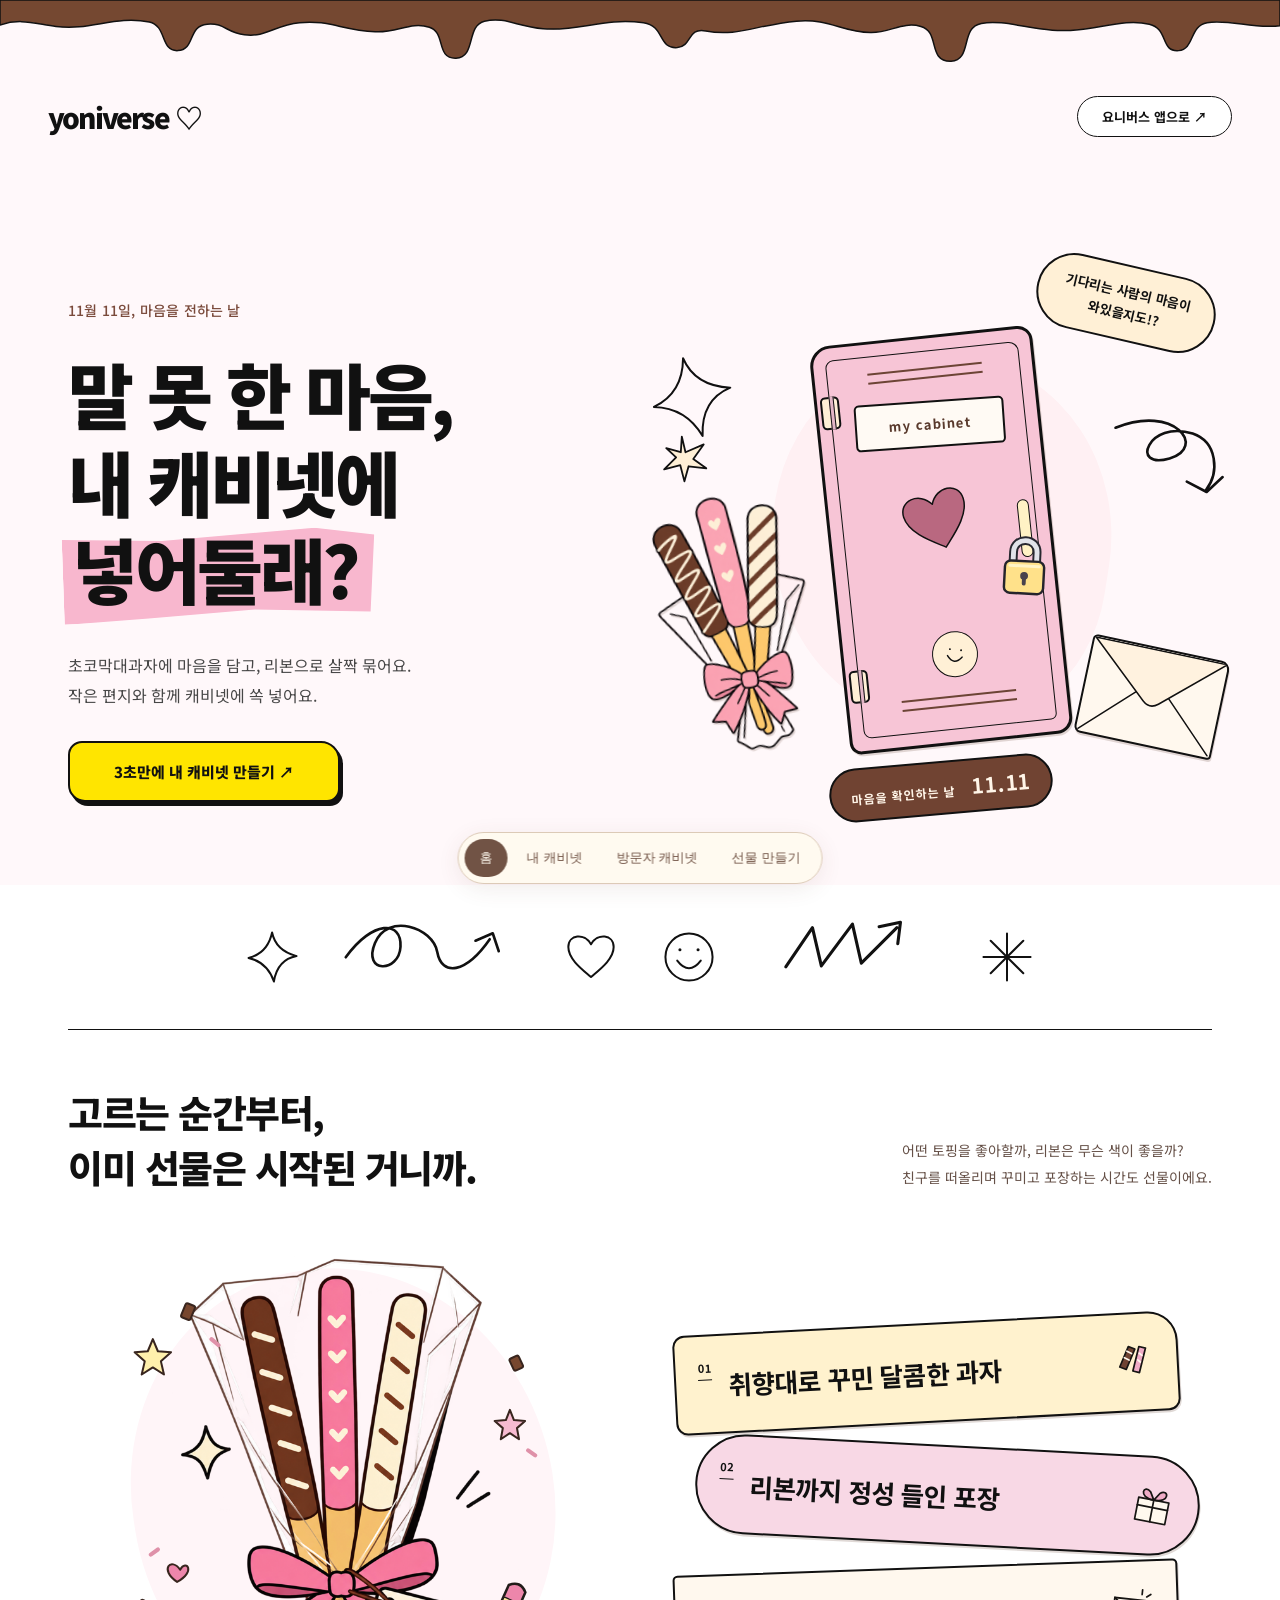
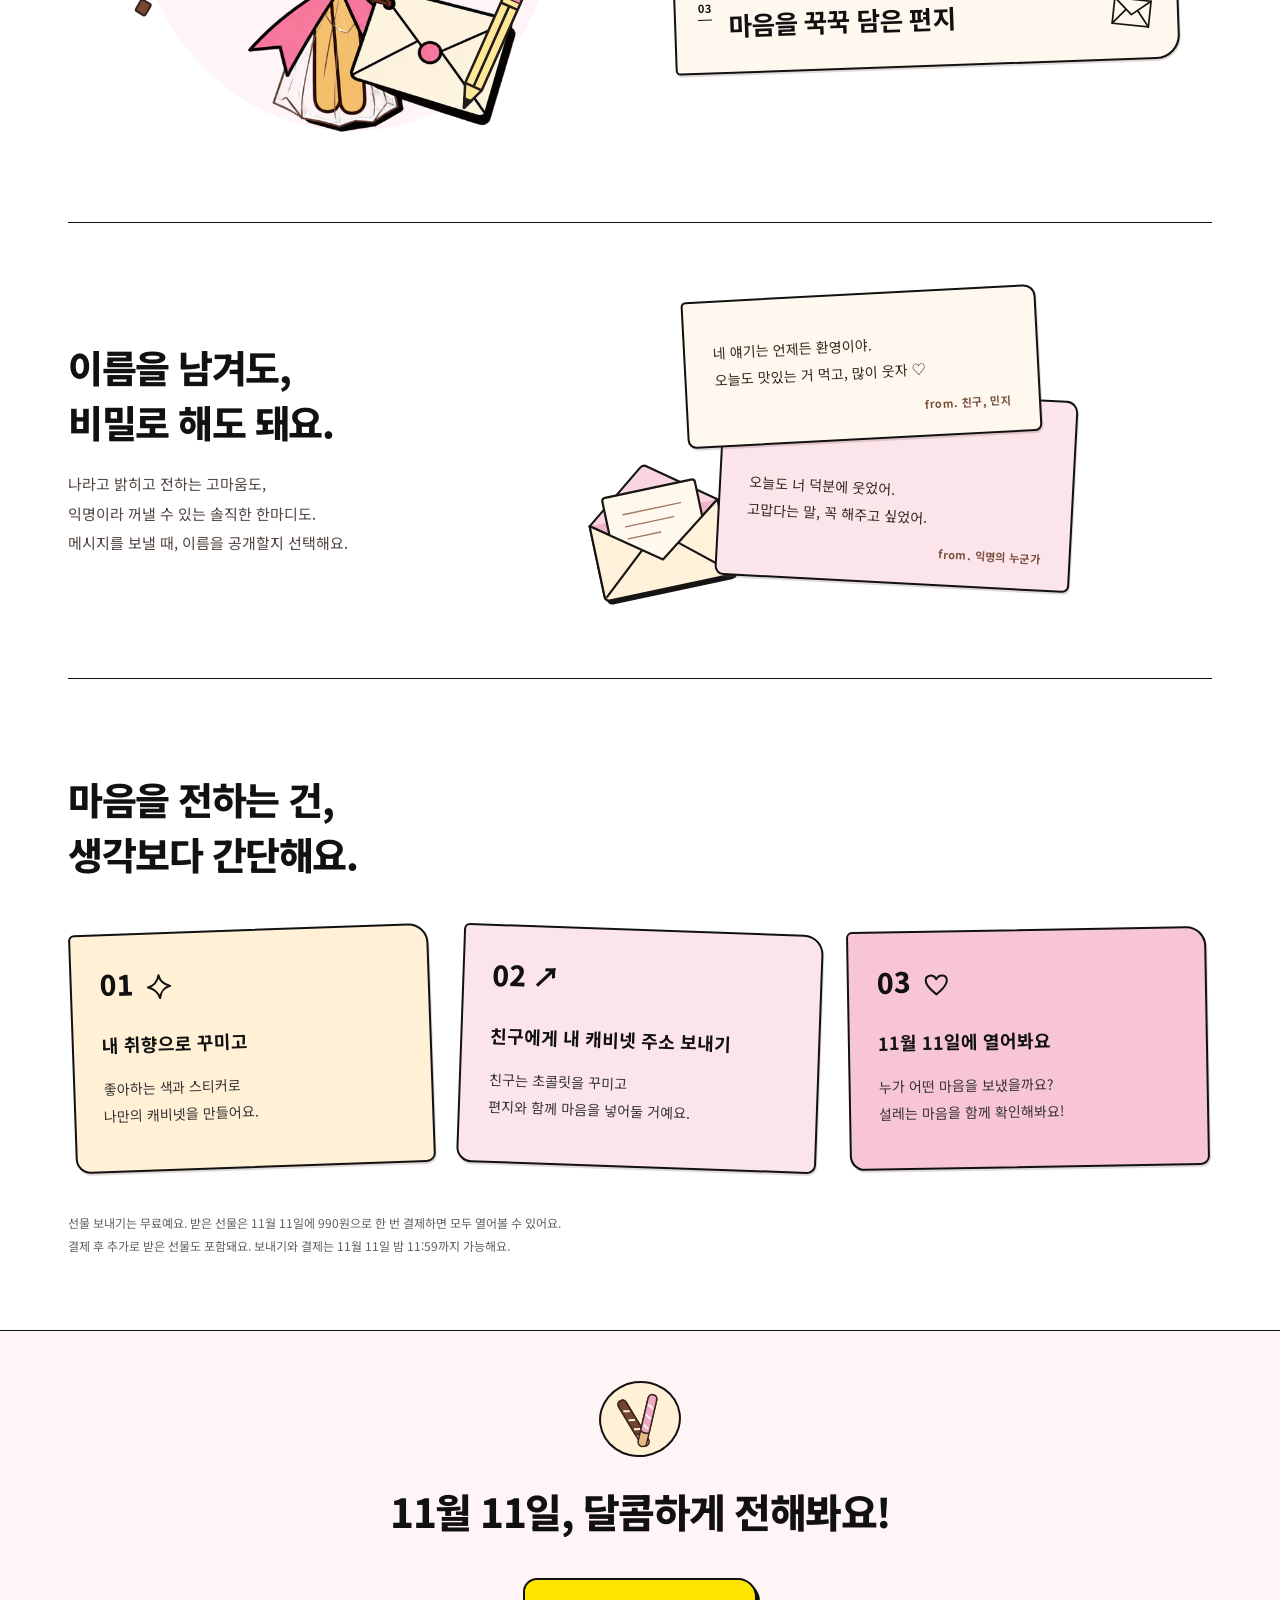
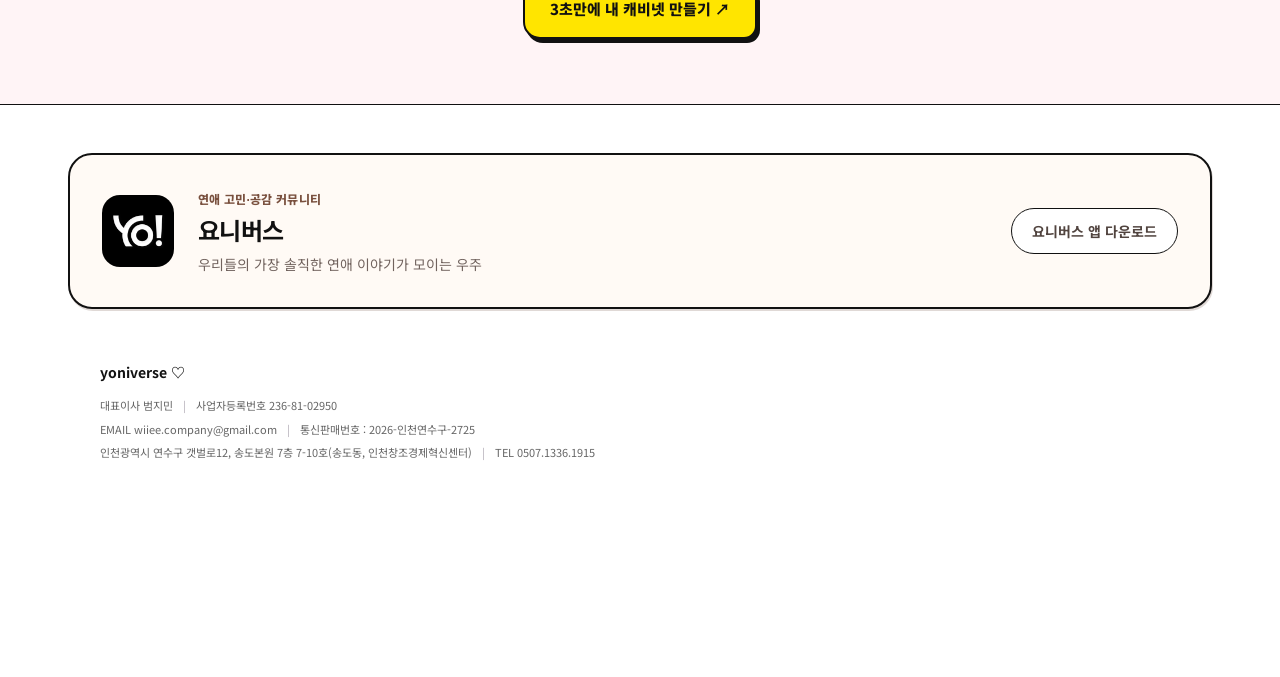
==== commit 42062a73: "Expand gift preview flows and add NEIS school search" ====
--- a/cabinet-preview/index.html
+++ b/cabinet-preview/index.html
@@ -1,10 +1,92 @@
 <!doctype html>
-<html lang="ko"><head><meta charset="UTF-8"><meta name="viewport" content="width=device-width, initial-scale=1"><title>내 캐비넷 — a little space for you</title><link rel="stylesheet" href="style.css?v=effects-preview-28"></head>
+<html lang="ko">
+<head><meta charset="UTF-8"><meta name="viewport" content="width=device-width, initial-scale=1"><meta name="color-scheme" content="light"><title>요니버스 — 마음이 도착하는 캐비넷</title><link rel="stylesheet" href="landing.css?v=gentle-float-56"><link rel="stylesheet" href="theme.css?v=1"><link rel="stylesheet" href="site-nav.css"></head>
 <body>
-<header><a class="brand" href="./">youniverse<span>♡</span></a><div class="season">YOUR CABINET. YOUR RULES.</div><button class="avatar" id="profile" aria-label="이름표 바꾸기">Y</button></header>
-<main><section class="intro"><span class="eyebrow">MY CABINET, MY RULES.</span><h1>내 취향을<br><em>열어봐!</em></h1><p>좋아하는 건 다 넣어!<br>여긴 나만의 작은 캐비넷이니까.</p><div class="owner"><span class="dot"></span> <span id="ownerName">요니</span>의 캐비넷 <span class="tag">MY SPACE</span></div><button class="primary" id="customize">✧ 내 캐비넷 꾸미기 <span>↗</span></button><button class="secondary" id="invite">친구 초대하기 <span>↗</span></button><div class="small-note">마음이 도착하는 날, 11월 11일</div></section>
-<section class="stage" aria-label="내 캐비넷 미리보기"><div class="hallway" aria-hidden="true"><div class="hall-ceiling"></div><div class="hall-wall"></div><div class="hall-floor"></div><div class="hall-bank bank-left"><div class="neighbor"><i></i><b></b><span>1107</span></div><div class="neighbor"><i></i><b></b><span>1108</span></div><div class="neighbor"><i></i><b></b><span>1109</span></div></div><div class="hall-bank bank-right"><div class="neighbor"><i></i><b></b><span>1112</span></div><div class="neighbor"><i></i><b></b><span>1113</span></div><div class="neighbor"><i></i><b></b><span>1114</span></div></div><div class="hall-light light-left"></div><div class="hall-light light-right"></div></div><div class="stage-label" aria-hidden="true"></div><div class="cabinet" id="cabinet"><div class="inside gift-interior"><div class="gift-interior-title">FOR YOU ♡<small>도착한 마음을 꺼내봐</small></div><button type="button" class="present present-pink" data-gift="pink" aria-label="핑크 빼빼로 선물과 편지 보기"><span class="pepero-sticks"><i></i><i></i><i></i></span><span class="present-wrap"><b>♡</b><small>SWEET LOVE</small></span><span class="present-ribbon">୨୧</span></button><button type="button" class="present present-yellow" data-gift="yellow" aria-label="노랑 빼빼로 선물과 편지 보기"><span class="pepero-sticks"><i></i><i></i><i></i></span><span class="present-wrap"><b>☺</b><small>FOR YOU</small></span><span class="present-ribbon">୨୧</span></button><div class="gift-shelf shelf-upper"></div><button class="gift-box received-letter" id="gift"><span class="letter-heart">♡</span><span>너에게 보내는 편지</span><small>눌러서 열어보기</small></button><button type="button" class="present present-purple" data-gift="purple" aria-label="보라 빼빼로 선물과 편지 보기"><span class="pepero-sticks"><i></i><i></i><i></i></span><span class="present-wrap"><b>✧</b><small>HAPPY 11.11</small></span><span class="present-ribbon">୨୧</span></button><div class="gift-shelf shelf-lower"></div><div class="sample-gifts-label">미리보기용 샘플 선물</div></div><div class="door" id="door"><div class="vents"><i></i><i></i></div><button class="nameplate" id="nameplate"><span id="plateName">요니</span></button><div class="door-sticker" id="doorSticker">♡</div><div class="mini-sticker">LOVE<br>IT!</div><button class="handle" id="handle" aria-label="캐비넷 문 닫기"><span></span></button><div class="bottom-vents"><i></i><i></i></div><div class="door-number">11 — 11</div></div></div><svg class="doodle doodle-arrow" viewBox="0 0 140 130" aria-hidden="true"><path d="M20 10 C100 0 20 90 68 62 S130 80 98 110 M75 96 L98 114 115 91"/></svg><svg class="doodle doodle-stars" viewBox="0 0 100 150" aria-hidden="true"><path d="M45 5 L50 33 76 39 50 46 43 72 36 46 10 38 35 32Z" fill="#ffe26a"/><path d="M75 95 L77 109 92 114 78 119 72 137 68 119 53 114 68 109Z" fill="#6045f5"/></svg><svg class="doodle doodle-squiggle" viewBox="0 0 180 70" aria-hidden="true"><path d="M5 45 C35 -35 75 95 45 50 S110 -20 100 35 S155 80 170 10"/></svg><div class="floor-shadow"></div></section>
-<aside class="details"><span class="eyebrow">PICK YOUR VIBE ✦</span><h2>오늘은 무슨 색?</h2><div class="swatches" id="swatches"></div><div class="divider"></div><div class="stickers" id="stickers"></div><div class="letter-note"><span class="note-icon">♡</span><h3>쉿! 마음 보관 중 ♡</h3><p>두근두근, 어떤 마음이 도착할까?<br>11월 11일에 보관함을 열어봐!</p></div></aside></main>
-<footer><span>나를 담는 작은 공간, 마음을 잇는 요니버스.</span><span>DOODLE CABINET — CONCEPT <b>03</b></span></footer>
-<dialog id="editor"><form method="dialog" id="editForm"><button class="close" aria-label="닫기" value="cancel" formnovalidate>×</button><span class="eyebrow">A NAME THAT FEELS LIKE YOU</span><h2>이 공간의 이름은?</h2><label for="name">이름표</label><input id="name" maxlength="12" required autocomplete="nickname" placeholder="최대 12자"><p>색과 스티커는 화면에서 바로 바꿀 수 있어.<br>꾸민 모습은 이 브라우저에 저장돼.</p><button class="primary" value="save">이름표 붙이기 ↗</button></form></dialog>
-<dialog id="info"><button class="close" id="closeInfo" aria-label="닫기">×</button><span class="eyebrow">LETTERS & LOVE</span><h2 id="infoTitle"></h2><p id="infoBody"></p><p id="paymentNotice" class="payment-notice" hidden>디자인 시안 · 결제 서비스 연결 전이에요. 실제 결제나 선물 공개는 진행되지 않아요.</p><button class="primary" id="okay">알겠어 ♡</button></dialog><div class="toast" id="toast" role="status"></div><script src="app.js?v=effects-preview-28"></script></body></html>
+<div class="chocolate-top" aria-hidden="true">
+<svg class="chocolate-wide" viewBox="0 0 1440 90" preserveAspectRatio="none" focusable="false">
+<path class="chocolate-pour" d="M0 0H1440V34
+C1410 39 1384 25 1358 30
+C1338 34 1344 65 1326 67
+C1305 69 1315 38 1293 32
+C1260 23 1228 44 1184 40
+C1152 37 1127 26 1104 31
+C1080 36 1094 80 1070 81
+C1043 82 1058 42 1036 35
+C1015 28 1001 44 979 43
+C948 43 933 24 896 28
+C851 33 829 49 794 41
+C773 36 779 61 762 63
+C740 65 748 34 724 30
+C678 23 652 42 611 38
+C581 35 569 22 545 28
+C524 34 536 76 513 77
+C490 78 502 43 483 36
+C462 28 446 44 422 42
+C385 40 370 26 337 30
+C309 33 299 50 275 46
+C254 43 253 30 233 32
+C211 34 220 66 200 67
+C180 68 188 34 168 29
+C129 20 102 41 63 35
+C38 31 23 24 0 33Z"/>
+</svg>
+<svg class="chocolate-narrow" viewBox="0 0 390 72" preserveAspectRatio="none" focusable="false">
+<path class="chocolate-pour" d="M0 0H390V28C370 32 358 22 342 25C328 28 336 52 322 54C306 56 315 29 298 26C275 22 260 37 238 32C222 28 213 21 201 25C186 30 196 65 180 66C162 67 172 33 156 28C137 21 124 37 102 33C86 30 76 24 64 28C51 33 58 48 46 49C32 50 38 27 24 25C15 24 7 26 0 29Z"/>
+</svg>
+</div>
+<header><a class="brand" href="landing.html">yoniverse ♡</a><a class="app-link" href="https://yoniverse.wiiee.co.kr/" aria-label="요니버스 앱으로 이동">요니버스 앱으로 ↗</a></header>
+<main><section class="hero">
+<div><span class="hero-subtitle">11월 11일, 마음을 전하는 날</span><h1>말 못 한 마음,<br>내 캐비넷에<br><em>넣어둘래?</em></h1><p>초코막대과자에 마음을 담고, 리본으로 살짝 묶어요.<br>작은 편지와 함께 캐비넷에 쏙 넣어요.</p><button class="start" data-start>3초만에 내 캐비넷 만들기 ↗</button></div>
+<div class="hero-art" role="img" aria-label="리본으로 포장한 막대 초콜릿과 편지가 놓인 분홍색 캐비넷"><span class="art-note">기다리는 사람의 마음이<br>와있을지도!?</span><span class="star"><svg class="line-icon icon-star" viewBox="0 0 64 64" aria-hidden="true" focusable="false"><path d="M31 5Q35 25 58 31Q37 35 33 59Q26 38 5 33Q26 28 31 5Z"/></svg></span><svg class="sketch-arrow" viewBox="0 0 160 140" aria-hidden="true"><path d="M12 15C96 0 126 66 74 70C18 74 57 13 111 44C141 62 135 102 113 121M90 105l23 19 25-15"/></svg><svg class="sketch-spark" viewBox="0 0 100 100" aria-hidden="true"><path d="M42 7l7 30 35-15-20 28 25 18-34-4-8 29-8-31-31 8 23-23L12 29l28 8Z"/></svg><div class="locker"><span class="locker-hinge hinge-top" aria-hidden="true"></span><span class="locker-hinge hinge-bottom" aria-hidden="true"></span><div class="vents"></div><div class="nameplate">my cabinet</div><div class="heart"><svg class="line-icon icon-heart" viewBox="0 0 64 64" aria-hidden="true" focusable="false"><path d="M32 54C24 47 7 35 7 21C7 7 25 5 32 18C39 5 57 7 57 21C57 35 40 47 32 54Z"/></svg></div><div class="handle"></div><svg class="locker-padlock" focusable="false" viewBox="0 0 50 66" aria-hidden="true"><path d="M13 29 V17 C13 1 37 1 37 17 V30" fill="none" stroke="#282830" stroke-width="9" stroke-linecap="round"/><path d="M13 29 V17 C13 1 37 1 37 17 V30" fill="none" stroke="#e1e3e9" stroke-width="5" stroke-linecap="round"/><rect x="5" y="26" width="40" height="33" rx="6" fill="#ffe18a" stroke="#25242c" stroke-width="2.5"/><path d="M10 31 H40" stroke="#fff4c7" stroke-width="3" stroke-linecap="round"/><circle cx="25" cy="41" r="4" fill="#49424c"/><path d="M25 43 V49" stroke="#49424c" stroke-width="4" stroke-linecap="round"/></svg><span class="smile"><svg class="line-icon icon-smile" viewBox="0 0 64 64" aria-hidden="true" focusable="false"><circle cx="32" cy="32" r="26"/><path d="M19 36Q32 53 45 36"/><circle class="eye" cx="22" cy="24" r="1.7"/><circle class="eye" cx="42" cy="24" r="1.7"/></svg></span><div class="bottom-vents"></div></div><img class="chocolate-gift gift-with-letter" src="assets/hero-gift-flat-v4.png" alt="" aria-hidden="true" decoding="async"><div class="envelope closed-envelope"><svg class="envelope-folds" viewBox="0 0 140 100" preserveAspectRatio="none" aria-hidden="true" focusable="false"><path class="envelope-seams" d="M2 98L53 48M138 98L87 48"/><path class="envelope-flap" d="M1 1H139L78 56Q70 63 62 56Z"/></svg></div><span class="art-caption">마음을 확인하는 날 <b>11.11</b></span></div>
+</section>
+<div class="doodle-strip" aria-hidden="true"><span><svg class="line-icon icon-star" viewBox="0 0 64 64" aria-hidden="true" focusable="false"><path d="M31 5Q35 25 58 31Q37 35 33 59Q26 38 5 33Q26 28 31 5Z"/></svg></span><svg viewBox="0 0 240 90"><path d="M5 56C41 6 80 7 78 42S27 78 44 37 121 16 127 49 165 78 197 32M178 34l23-10 8 24"/></svg><span><svg class="line-icon icon-heart" viewBox="0 0 64 64" aria-hidden="true" focusable="false"><path d="M32 54C24 47 7 35 7 21C7 7 25 5 32 18C39 5 57 7 57 21C57 35 40 47 32 54Z"/></svg></span><span><svg class="line-icon icon-smile" viewBox="0 0 64 64" aria-hidden="true" focusable="false"><circle cx="32" cy="32" r="26"/><path d="M19 36Q32 53 45 36"/><circle class="eye" cx="22" cy="24" r="1.7"/><circle class="eye" cx="42" cy="24" r="1.7"/></svg></span><svg viewBox="0 0 150 90"><path d="M5 65l30-44 10 43 35-47 10 44 40-40M110 20l24-5-3 24"/></svg><span><svg class="line-icon icon-spark" viewBox="0 0 64 64" aria-hidden="true" focusable="false"><path d="M32 6V58M6 32H58M14 14L50 50M14 50L50 14"/></svg></span></div>
+<section class="gift-making" aria-labelledby="gift-making-title">
+<div class="making-heading"><h2 id="gift-making-title">고르는 순간부터,<br>이미 선물은 시작된 거니까.</h2><p>어떤 토핑을 좋아할까, 리본은 무슨 색이 좋을까?<br>친구를 떠올리며 꾸미고 포장하는 시간도 선물이에요.</p></div>
+<div class="making-composition">
+<div class="making-gift-scene">
+<img class="making-finished-gift" src="assets/hero-gift-letter-v1.png" alt="투명 포장과 분홍 리본으로 꾸미고 작은 편지를 단 막대과자 선물" loading="lazy" decoding="async">
+<svg class="making-toppings" viewBox="0 0 520 500" fill="none" aria-hidden="true">
+<g stroke="#38251e" stroke-width="2" stroke-linejoin="round">
+<path d="m72 96 5 12 13 1-10 9 3 13-11-7-11 7 3-13-10-9 13-1Z" fill="#fff0ac"/>
+<path d="m425 166 4 10 11 1-8 7 2 11-9-6-9 6 2-11-8-7 11-1Z" fill="#f7bbd1"/>
+<rect x="105" y="60" width="10" height="15" rx="2" transform="rotate(22 105 60)" fill="#77472f"/>
+<rect x="424" y="116" width="10" height="13" rx="2" transform="rotate(-25 424 116)" fill="#77472f"/>
+<rect x="61" y="353" width="11" height="13" rx="2" transform="rotate(30 61 353)" fill="#77472f"/>
+<path d="M99 324c-9-13-21 0-3 12 19-10 9-23 3-12Z" fill="#ed86ab"/>
+</g><g stroke="#df91a9" stroke-width="4" stroke-linecap="round"><path d="m130 96 7 6m-67 207 7-5m366-98 7 5"/></g>
+<g transform="translate(419 350) rotate(24)" stroke="#211c19" stroke-width="2.5" stroke-linejoin="round">
+<path d="M0 0h18v94L9 117 0 94Z" fill="#ffe798"/><path d="M0 0v-12q9-9 18 0V0" fill="#ed86ab"/><path d="M0 7h18M0 94h18M9 8v85"/><path d="m5 107 4 10 4-10" fill="#211c19"/>
+</g></svg>
+</div>
+<ol class="making-capsules" aria-label="선물을 완성하는 세 단계">
+<li><span class="making-step-no" aria-hidden="true">01</span><span class="making-step-label">취향대로 꾸민 달콤한 과자</span><svg class="making-step-icon" viewBox="0 0 48 48" fill="none" stroke="#171513" stroke-width="1.8" stroke-linecap="round" stroke-linejoin="round" aria-hidden="true"><path d="m12 30 7-22 7 2-7 22Z" fill="#704332"/><path d="m26 33 4-26 7 1-4 26Z" fill="#efabc6"/><path d="m18 13 5 2m-7 5 5 2m10-8 3 2m-4 5 3 2" stroke="#fff8ee"/></svg></li>
+<li><span class="making-step-no" aria-hidden="true">02</span><span class="making-step-label">리본까지 정성 들인 포장</span><svg class="making-step-icon" viewBox="0 0 48 48" fill="none" stroke="#171513" stroke-width="1.8" stroke-linecap="round" stroke-linejoin="round" aria-hidden="true"><path d="M8 18h32v23H8Z" fill="#fff8ee"/><path d="M24 18v23M8 26h32"/><path d="M24 18C6 18 11 3 19 10ZM24 18C42 18 37 3 29 10Z" fill="#efabc6"/></svg></li>
+<li><span class="making-step-no" aria-hidden="true">03</span><span class="making-step-label">마음을 꾹꾹 담은 편지</span><svg class="making-step-icon" viewBox="0 0 48 48" fill="none" stroke="#171513" stroke-width="1.8" stroke-linecap="round" stroke-linejoin="round" aria-hidden="true"><path d="M5 13h38v27H5Z" fill="#fff8ee"/><path d="m5 13 19 16 19-16M5 40l13-16m25 16L30 24"/><path d="M33 7v-5m5 7 4-3"/></svg></li>
+</ol>
+</div></section>
+<section class="sender-intro" aria-labelledby="sender-title">
+<div class="sender-copy"><h2 id="sender-title">이름을 남겨도,<br>비밀로 해도 돼요.</h2><p>나라고 밝히고 전하는 고마움도,<br>익명이라 꺼낼 수 있는 솔직한 한마디도.<br>메시지를 보낼 때, 이름을 공개할지 선택해요.</p></div>
+<div class="sender-letters" aria-label="이름 공개와 익명 메시지 예시">
+<img class="sender-gift sender-open-envelope" src="assets/sender-open-envelope.svg?v=2" alt="" aria-hidden="true" loading="lazy" decoding="async">
+<article class="sender-letter signed"><p>네 얘기는 언제든 환영이야.<br>오늘도 맛있는 거 먹고, 많이 웃자 ♡</p><span class="sender-from">from. 친구, 민지</span></article>
+<article class="sender-letter anonymous"><p>오늘도 너 덕분에 웃었어.<br>고맙다는 말, 꼭 해주고 싶었어.</p><span class="sender-from">from. 익명의 누군가</span></article>
+
+</div></section>
+<section class="how" id="how"><h2>마음을 전하는 건,<br>생각보다 간단해요.</h2><div class="steps"><article><span>01 <svg class="line-icon icon-star" viewBox="0 0 64 64" aria-hidden="true" focusable="false"><path d="M31 5Q35 25 58 31Q37 35 33 59Q26 38 5 33Q26 28 31 5Z"/></svg></span><h3>내 취향으로 꾸미고</h3><p>좋아하는 색과 스티커로<br>나만의 캐비넷을 만들어요.</p></article><article><span>02 ↗</span><h3>친구에게 내 캐비넷 주소 보내기</h3><p>친구는 초콜릿을 꾸미고<br>편지와 함께 마음을 넣어둘 거예요.</p></article><article><span>03 <svg class="line-icon icon-heart" viewBox="0 0 64 64" aria-hidden="true" focusable="false"><path d="M32 54C24 47 7 35 7 21C7 7 25 5 32 18C39 5 57 7 57 21C57 35 40 47 32 54Z"/></svg></span><h3>11월 11일에 열어봐요</h3><p>누가 어떤 마음을 보냈을까요?<br>설레는 마음을 함께 확인해봐요!</p></article></div><p class="price-note">선물 보내기는 무료예요. 받은 선물은 11월 11일에 990원으로 한 번 결제하면 모두 열어볼 수 있어요.<br>결제 후 추가로 받은 선물도 포함돼요. 보내기와 결제는 11월 11일 밤 11:59까지 가능해요.</p></section>
+<section class="last-call"><span class="snack-sticker" aria-hidden="true"><svg class="snack-icon" viewBox="0 0 80 80" focusable="false"><g stroke="#39261f" stroke-width="1.5" stroke-linejoin="round"><g transform="rotate(-23 40 40)"><rect x="25" y="8" width="11" height="65" rx="5.5" fill="#e7bb83"/><path d="M25 14Q25 7 31 8Q36 8 36 14V54Q31 58 25 54Z" fill="#704332"/><path d="M27 21l7 4m-7 9 7 4m-7 9 7 4" stroke="#fff0d6" stroke-width="2"/></g><g transform="rotate(21 40 40)"><rect x="44" y="7" width="11" height="66" rx="5.5" fill="#e7bb83"/><path d="M44 13Q44 6 50 7Q55 7 55 13V54Q50 58 44 54Z" fill="#efabc6"/><path d="M46 20l7 4m-7 9 7 4m-7 9 7 4" stroke="#fff8ee" stroke-width="2"/></g></g></svg></span><h2>11월 11일, 달콤하게 전해봐요!</h2><button class="start" data-start>3초만에 내 캐비넷 만들기 ↗</button></section><section class="app-promo" aria-labelledby="app-promo-title">
+<div class="app-promo-card">
+<img class="app-promo-icon" src="assets/yoniverse-app-icon.png" alt="요니버스 앱 아이콘" width="72" height="72" loading="lazy">
+<div class="app-promo-copy"><span class="app-promo-brand">연애 고민∙공감 커뮤니티</span><h2 id="app-promo-title">요니버스</h2><p>우리들의 가장 솔직한 연애 이야기가 모이는 우주</p></div>
+<div class="app-promo-actions"><a class="app-download" id="app-download" href="https://yoniverse.wiiee.co.kr/">요니버스 앱 다운로드</a></div>
+</div>
+</section></main>
+<footer class="company-footer">
+<b>yoniverse ♡</b>
+<div class="company-info">
+<p><span>대표이사 범지민</span><span>사업자등록번호 236-81-02950</span></p>
+<p><span>EMAIL <a href="mailto:wiiee.company@gmail.com">wiiee.company@gmail.com</a></span><span>통신판매번호 : 2026-인천연수구-2725</span></p>
+<p><span>인천광역시 연수구 갯벌로12, 송도본원 7층 7-10호(송도동, 인천창조경제혁신센터)</span><span>TEL <a href="tel:050713361915">0507.1336.1915</a></span></p>
+</div>
+</footer>
+<dialog id="login-notice" aria-labelledby="notice-title"><form method="dialog"><button class="close" aria-label="닫기">×</button><span class="eyebrow">SEE YOU SOON</span><h2 id="notice-title">곧 만나요 ♡</h2><p>카카오 로그인을 준비하고 있어요.<br>지금은 캐비넷 시안을 둘러볼 수 있어요.</p><a class="preview-link" href="cabinet.html">캐비넷 시안 둘러보기 ↗</a></form></dialog>
+<dialog id="app-store-choice" aria-labelledby="app-store-title"><form method="dialog"><button class="close" aria-label="닫기">×</button></form><h2 id="app-store-title">요니버스 앱 다운로드</h2><p>사용하는 휴대폰의 스토어를 선택해 주세요.</p><div class="store-options"><a class="app-download" href="https://apps.apple.com/kr/app/id6803411489">App Store · iPhone</a><a class="app-download" href="https://play.google.com/store/apps/details?id=com.wiiee.yoniverse">Google Play · Android</a></div></dialog><script src="landing.js?v=sticky-47"></script><script src="site-nav.js"></script></body></html>
--- a/cabinet-preview/landing.css
+++ b/cabinet-preview/landing.css
@@ -0,0 +1,376 @@
+@import url('https://fonts.googleapis.com/css2?family=Noto+Sans+KR:wght@400;500;700;800;900&display=swap');
+:root{color:#232128;background:#faf8f1;font-family:'Noto Sans KR',sans-serif;font-synthesis:none}*{box-sizing:border-box}body{margin:0}button,a{-webkit-tap-highlight-color:transparent}button{font:inherit;cursor:pointer}a{color:inherit}button:focus-visible,a:focus-visible{outline:2.5px solid #6946da;outline-offset:5px}header{max-width:1240px;margin:auto;padding:28px 40px;display:flex;align-items:center;justify-content:space-between}.brand{font-size:24px;font-weight:900;text-decoration:none;letter-spacing:-1px}header button{background:none;border:0.5px solid #232128;border-radius:30px;padding:10px 22px;font-size:13px}.hero{max-width:1160px;margin:auto;display:grid;grid-template-columns:1fr 1fr;align-items:center;padding:54px 40px 80px;gap:48px}.eyebrow{font-size:11px;letter-spacing:2px;font-weight:700}h1{font-size:clamp(42px,4.8vw,66px);line-height:1.22;letter-spacing:-3px;margin:25px 0}h1 em{font-style:normal;color:#7252d6}p{font-size:15px;line-height:1.9;color:#68636d}.start{display:block;border:1px solid #232128;border-radius:12px;background:#fee500;padding:18px 24px;font-weight:700;font-size:15px;box-shadow:3px 4px 0 #232128;margin-top:30px}.start:hover{transform:translateY(-2px)}.how-link{display:inline-block;font-size:12px;margin-top:23px;text-underline-offset:5px}.hero-art{height:540px;position:relative;display:flex;align-items:center;justify-content:center;background:radial-gradient(ellipse,#eee8f8 0%,#eee8f8 55%,transparent 56%)}.locker{width:224px;height:410px;background:#82d6b6;border:2.5px solid #24262a;border-radius:16px 16px 10px 10px;box-shadow:12px 7px 0 #419e85;position:relative;transform:rotate(-5deg)}.locker:before{content:'';position:absolute;inset:12px;border:1px solid #263a35;border-radius:8px}.vents,.bottom-vents{position:absolute;top:29px;left:53px;width:115px;height:11px;border-block:2.5px solid #283e36}.bottom-vents{top:auto;bottom:35px}.nameplate{position:absolute;top:62px;left:35px;width:150px;text-align:center;padding:12px 0;background:#fffae9;border:1.5px solid;border-radius:5px;font-size:13px;font-weight:700;letter-spacing:1px}.heart{position:absolute;top:130px;left:65px;color:#ee6c91;font-size:80px;line-height:1;text-shadow:2px 2px #232128;transform:rotate(-12deg)}.slot{position:absolute;top:233px;left:33px;width:145px;height:12px;border:1.5px solid;background:#34715f;border-radius:3px}.slot-label{position:absolute;top:255px;left:65px;font-size:10px}.handle{position:absolute;right:18px;top:170px;width:12px;height:58px;border:1.5px solid;background:#fff2c5;border-radius:6px}.smile{position:absolute;top:294px;left:90px;font-size:45px;color:#7050ce}.number{position:absolute;bottom:13px;left:87px;font-size:10px}.art-note{position:absolute;right:0;top:12px;transform:rotate(9deg);font-size:16px;line-height:1.7;color:#7554c8}.star{position:absolute;left:0;top:60px;font-size:80px;color:#7554c8}.envelope{position:absolute;right:0;bottom:58px;width:140px;height:100px;border:1.5px solid;background:#ffdfeb;transform:rotate(12deg);display:flex;flex-direction:column;align-items:center;justify-content:center;font-size:40px;box-shadow:5px 5px #d1c4e4}.envelope small{font-size:9px;letter-spacing:2px}.art-caption{position:absolute;bottom:0;font-size:12px;letter-spacing:1px}.art-caption b{margin-left:12px;font-size:21px}.how{padding:64px 40px;max-width:1160px;margin:auto;border-top:0.5px solid #d9d4dc}h2{font-size:32px;line-height:1.45;letter-spacing:-1px}.steps{display:grid;grid-template-columns:repeat(3,1fr);gap:22px;margin-top:36px}.steps article{padding:28px;background:#f0ece5;border-radius:18px}.steps article:nth-child(2){background:#eee8f8}.steps article:nth-child(3){background:#e4f1e9}.steps article>span{font-size:22px;color:#7252d6}.steps h3{font-size:18px;margin-top:28px}.steps p{font-size:14px}.price-note{font-size:12px;margin-top:28px}.last-call{text-align:center;background:#eee8f8;padding:60px 24px}.last-call>span{font-size:45px;color:#7252d6}.last-call h2{margin:10px 0}.last-call .start{margin:28px auto 0}footer{padding:32px 40px;max-width:1160px;margin:auto;display:flex;align-items:center;justify-content:space-between}footer p{font-size:12px}dialog{border:1.5px solid;border-radius:22px;padding:42px 32px;width:min(420px,calc(100% - 40px));background:#faf8f1}dialog::backdrop{background:#24202c66}.close{position:absolute;right:14px;top:10px;border:0;background:none;font-size:28px}.preview-link{display:block;margin-top:24px;color:#7252d6;font-weight:700}html{scroll-behavior:smooth}@media(max-width:700px){header{padding:22px 24px}.brand{font-size:21px}.hero{grid-template-columns:1fr;padding:34px 24px 50px;gap:28px}h1{font-size:48px}.hero-art{height:480px;max-width:400px;width:100%;margin:auto}.locker{transform:rotate(-5deg) scale(.9)}.art-note{font-size:13px}.envelope{right:6px;width:116px;height:85px}.how{padding:45px 24px}.steps{grid-template-columns:1fr;gap:14px}.steps article{padding:24px}.steps h3{margin-top:15px}footer{padding:26px 24px;display:block}.start{width:100%}.last-call .start{max-width:350px}}@media(prefers-reduced-motion:reduce){html{scroll-behavior:auto}.start:hover{transform:none}}
+
+/* Keep the intended palette in dark-mode browsers and embedded previews. */
+:root{color-scheme:only light}
+html,body{background-color:#faf8f1;color:#232128;min-height:100%}
+button{color:#232128}
+.start{background-color:#fee500;color:#232128}
+dialog{color:#232128}
+
+.company-footer{display:block;padding:28px 40px 32px;border-top:0.5px solid #e5e0e7}
+.company-footer>b{font-size:14px}
+.company-info{margin-top:12px;color:#716b76}
+.company-info p{display:flex;flex-wrap:wrap;gap:2px 0;margin:3px 0;font-size:11px;line-height:1.85;color:inherit}
+.company-info p span+span:before{content:'|';margin:0 10px;color:#b0aab4}
+.company-info a{color:inherit;text-decoration:none}
+.company-info a:hover{text-decoration:underline;text-underline-offset:3px}
+@media(max-width:700px){.company-footer{padding:24px}.company-info p{display:block;margin:0}.company-info p span{display:block;margin:3px 0}.company-info p span+span:before{content:none}}
+
+/* Hand-drawn direction: bold ink, paper, tilted stickers. */
+:root{--ink:#111;--pink:#f4acd0;--blue:#bee5f5;--lime:#a5f52b;--butter:#fff0a6}
+html,body{background:#fff;color:var(--ink)}
+header{max-width:1280px;padding:28px 48px;border-bottom:0}
+.brand{font-size:28px;letter-spacing:-1.8px}
+header button{border:1.5px solid var(--ink);font-weight:700;padding:10px 24px;box-shadow:3px 3px 0 var(--ink);background:white}
+.hero{position:relative;max-width:1240px;padding:100px 48px 70px;gap:60px}
+.hero-badge{position:absolute;top:25px;left:48px;background:var(--pink);border:2.5px solid var(--ink);border-radius:50%;padding:12px 24px;font-size:13px;font-weight:700;transform:rotate(-7deg)}
+.hero .eyebrow{display:none}
+h1{font-size:clamp(46px,5.6vw,76px);font-weight:900;letter-spacing:-4px;line-height:1.22;margin:30px 0}
+h1 em{position:relative;display:inline-block;color:var(--ink);isolation:isolate;padding:0 9px 7px 4px}
+h1 em:before{content:'';position:absolute;inset:6px -9px 0 -5px;z-index:-1;background:var(--lime);clip-path:polygon(0 4%,32% 9%,81% 0,100% 10%,98% 97%,61% 90%,27% 96%,0 100%);transform:rotate(-2deg)}
+.hero p{color:#474747;font-size:16px;margin:28px 0}
+.start{border:2.5px solid var(--ink);border-radius:14px 19px 13px 17px;box-shadow:3px 3px 0 var(--ink);font-weight:900;background:#fee500;color:var(--ink);padding:18px 25px;transition:transform .15s,box-shadow .15s}
+.start:hover{transform:translate(-2px,-2px);box-shadow:3px 3px 0 var(--ink)}
+.how-link{font-weight:500;color:#353535}
+.hero-art{background:none;height:550px}
+.locker{border:3.5px solid var(--ink);border-radius:21px 15px 16px 12px;box-shadow:7px 5px 0 var(--ink);background:#a4dec6;transform:rotate(-6deg);z-index:1}
+.locker:before{border:1.5px solid var(--ink);border-radius:8px 10px 6px 8px}
+.nameplate{border:2.5px solid var(--ink);background:white;transform:rotate(2deg)}
+.heart{color:#ee83b5;text-shadow:3px 2px var(--ink)}
+.smile{color:var(--ink);background:var(--butter);border:1.5px solid var(--ink);border-radius:50%;width:46px;height:46px;line-height:37px;left:88px;transform:rotate(12deg)}
+.art-note{color:var(--ink);background:var(--blue);border:2.5px solid var(--ink);border-radius:50px;padding:14px 25px;right:-5px;top:0;z-index:2;font-size:13px;font-weight:700;transform:rotate(13deg)}
+.star{color:var(--ink);font-size:95px;left:-28px;top:48px;transform:rotate(-12deg)}
+.envelope{background:var(--pink);border:2.5px solid var(--ink);box-shadow:3px 3px 0 var(--ink);z-index:2;bottom:68px;right:-10px;border-radius:5px 9px 4px 7px}
+.art-caption{background:var(--butter);border:2.5px solid var(--ink);border-radius:50px;padding:10px 20px;transform:rotate(-5deg);bottom:0;color:var(--ink);font-weight:700}
+.sketch-arrow,.sketch-spark{position:absolute;fill:none;stroke:var(--ink);stroke-width:3.5;stroke-linecap:round;stroke-linejoin:round;pointer-events:none}
+.sketch-arrow{width:120px;height:115px;right:-22px;top:135px;transform:rotate(-12deg)}
+.sketch-spark{width:80px;height:80px;left:0;bottom:65px;fill:var(--butter)}
+.doodle-strip{display:flex;align-items:center;justify-content:center;gap:40px;overflow:hidden;padding:24px 20px 40px;max-width:1280px;margin:auto}
+.doodle-strip>span{font-size:66px;line-height:1}.doodle-strip svg{width:180px;height:80px;fill:none;stroke:var(--ink);stroke-width:3.5;stroke-linecap:round;stroke-linejoin:round;flex-shrink:0}
+.doodle-strip .strip-label{font-size:17px;font-weight:700;background:var(--blue);border:2.5px solid var(--ink);border-radius:40px;padding:18px 25px;white-space:nowrap;transform:rotate(-10deg)}
+.how{max-width:1144px;border-top:2.5px solid var(--ink);padding:60px 0}.how>.eyebrow{letter-spacing:2px;color:#555}h2{font-weight:900;font-size:38px;letter-spacing:-1.5px}
+.steps{gap:28px;padding:12px 4px}.steps article{border:2.5px solid var(--ink);border-radius:6px 20px 9px 15px;background:var(--butter);box-shadow:3px 3px 0 var(--ink);transform:rotate(-2deg)}
+.steps article:nth-child(2){background:var(--blue);transform:rotate(2deg)}.steps article:nth-child(3){background:var(--pink);transform:rotate(-1deg)}
+.steps article>span{color:var(--ink);font-weight:900;font-size:28px}.steps h3{font-weight:900}.steps p{color:#353535}.price-note{color:#606060;margin-top:32px}
+.last-call{background:white;border-top:2.5px solid var(--ink);border-bottom:2.5px solid var(--ink);padding:50px 24px 65px}.last-call>span{color:var(--ink);display:inline-block;background:var(--pink);border:2.5px solid var(--ink);border-radius:50%;width:74px;height:66px;transform:rotate(12deg);line-height:56px;margin-bottom:15px}.last-call h2{font-size:40px}.last-call .start{display:inline-block}
+.company-footer{border:0;padding-top:30px}.company-info{color:#666}
+dialog{background:white;border:2.5px solid var(--ink);box-shadow:3px 3px 0 var(--ink);border-radius:12px 20px 14px 18px}.preview-link{color:var(--ink);text-decoration-thickness:2px;text-underline-offset:5px}
+button:focus-visible,a:focus-visible{outline:2.5px solid #3875ac}
+@media(max-width:900px){.hero{gap:28px;padding-left:30px;padding-right:30px}.hero-badge{left:30px}.how{margin:0 30px}.doodle-strip{gap:20px}.doodle-strip svg{width:120px}.art-note{right:0}.sketch-arrow{right:-8px;width:90px}.envelope{right:0}}
+@media(max-width:700px){header{padding:20px 24px}.brand{font-size:24px}header button{font-size:12px;padding:9px 18px}.hero{padding:92px 24px 36px;gap:25px}.hero-badge{left:24px;top:27px;font-size:12px;padding:10px 20px}h1{font-size:clamp(44px,10.7vw,68px);letter-spacing:-2.8px;margin:18px 0}.hero p{font-size:14px;margin:24px 0}.hero-art{height:490px;margin-top:12px;max-width:380px}.art-note{font-size:12px;padding:11px 18px;right:5px}.star{left:0;top:40px;font-size:75px}.locker{transform:rotate(-6deg) scale(.9)}.sketch-arrow{right:0;top:125px;width:80px}.sketch-spark{left:0;width:60px;bottom:65px}.envelope{right:4px;bottom:60px}.art-caption{font-size:11px;padding:8px 18px}.doodle-strip{gap:18px;padding:10px 18px 35px}.doodle-strip>span{font-size:44px}.doodle-strip svg{width:70px}.doodle-strip svg:last-of-type,.doodle-strip>span:last-child{display:none}.doodle-strip .strip-label{font-size:12px;padding:13px 17px}.how{margin:0 24px;padding:40px 0}h2{font-size:30px}.steps{gap:26px;margin-top:28px;padding:4px}.steps article{padding:24px}.steps h3{font-size:20px}.price-note{font-size:11px;line-height:1.9}.last-call h2{font-size:28px}.company-footer{padding:24px}}
+@media(prefers-reduced-motion:reduce){.start{transition:none}.start:hover{transform:none}}
+
+.hero-subtitle{display:block;font-size:14px;font-weight:500;letter-spacing:.2px;color:#444;margin-top:22px}
+@media(max-width:700px){.hero-subtitle{font-size:12px;margin-top:18px}}
+
+/* Decorative symbols share a consistent, size-independent ink weight. */
+.line-icon{display:inline-block;width:1em;height:1em;fill:none;stroke:var(--ink);stroke-width:2;stroke-linecap:round;stroke-linejoin:round;vertical-align:middle}
+.line-icon path,.line-icon circle{vector-effect:non-scaling-stroke}
+.line-icon .eye{fill:var(--ink);stroke:none}
+.heart{width:80px;height:80px;text-shadow:none;filter:drop-shadow(1px 1px 0 var(--ink))}
+.heart .line-icon{width:100%;height:100%;fill:#ee83b5;stroke-width:1.5}
+.star .line-icon{width:1em;height:1em}
+.smile{display:flex;align-items:center;justify-content:center;line-height:1}
+.smile .line-icon{width:36px;height:36px;stroke-width:1.5}
+.smile .line-icon>circle:first-child{stroke:none}
+.envelope .line-icon{width:43px;height:43px;margin-bottom:3px}
+.doodle-strip .line-icon{width:58px;height:58px;stroke-width:2;display:inline-block}
+.steps .line-icon{width:27px;height:27px;margin-left:4px}
+.last-call>span{display:inline-flex;align-items:center;justify-content:center}
+.last-call .line-icon{width:42px;height:42px}
+@media(max-width:700px){.doodle-strip .line-icon{width:40px;height:40px;display:inline-block}}
+
+/* November gifting mood, within the hand-drawn design direction. */
+:root{--pink:#f7b9cf;--blue:#fce4eb;--lime:#f8b7ce;--butter:#fff0d6}
+.hero-badge{background:#fff0d6;color:#59392c}
+.hero-subtitle{color:#7a4a3b}
+h1 em:before{background:#f8b7ce}
+.hero-art:before{content:'';position:absolute;width:340px;height:370px;border-radius:48% 52% 44% 56%;background:#fff0f3;transform:rotate(9deg);z-index:0}
+.locker{background:#f7c5d6}
+.vents,.bottom-vents{border-color:#6c4435}
+.slot{background:#79503e}
+.heart .line-icon{fill:#b96880}
+.nameplate{color:#59392c;background:#fffaf4}
+.art-note{background:#fff0d6}
+.envelope{background:#fff8ee}
+.envelope .line-icon{stroke:#8c4d61}
+.art-caption{background:#704332;color:#fff5e8}
+.chocolate-gift{position:absolute;left:-38px;bottom:48px;width:190px;height:280px;z-index:3;transform:rotate(-13deg);filter:drop-shadow(2px 2px 0 #39261f)}
+.chocolate-gift path,.chocolate-gift rect,.chocolate-gift ellipse{vector-effect:non-scaling-stroke}
+.sketch-spark{left:-10px;bottom:330px;width:52px;height:52px}
+.doodle-strip .strip-label{background:#f7c5d6;color:#59392c}
+.steps article{background:#fff0d6}.steps article:nth-child(2){background:#fce4eb}.steps article:nth-child(3){background:#f7c5d6}
+.last-call{background:#fff4f6}.last-call>span{background:#f7c5d6}
+@media(max-width:900px){.chocolate-gift{left:-22px;width:165px;height:244px}}
+@media(max-width:700px){.hero-art:before{width:280px;height:330px}.chocolate-gift{left:-7px;bottom:53px;width:145px;height:214px}.sketch-spark{left:4px;bottom:280px;width:43px;height:43px}.last-call h2{font-size:26px}}
+
+/* A shallow chocolate pour with irregular, continuous curves. */
+.chocolate-top{width:100%;height:68px;overflow:hidden;pointer-events:none}
+.chocolate-top svg{display:block;width:100%;height:68px}
+.chocolate-pour{fill:#754831;stroke:var(--ink);stroke-width:1.5px;stroke-linecap:round;stroke-linejoin:round;vector-effect:non-scaling-stroke}
+.chocolate-top .chocolate-narrow{display:none}
+@media(max-width:700px){
+ .chocolate-top,.chocolate-top svg{height:54px}
+ .chocolate-top .chocolate-wide{display:none}
+ .chocolate-top .chocolate-narrow{display:block}
+}
+
+/* Barely pink background only within the header. */
+html,body{background-color:#fff}
+header{background-color:#fff8fa}
+
+/* Extend the opening section's blush across the full viewport width. */
+.chocolate-top{background-color:#fff8fa}
+header,.hero{background-color:#fff8fa;box-shadow:0 0 0 100vmax #fff8fa;clip-path:inset(0 -100vmax)}
+
+.hero-badge{left:auto;right:48px}
+@media(max-width:900px){.hero-badge{left:auto;right:30px}}
+@media(max-width:700px){.hero-badge{left:auto;right:24px}}
+
+.hero h1{font-weight:800}
+
+/* Closed envelope, retaining the card's scale and placement. */
+.closed-envelope{overflow:hidden;background:#fff8ee}
+.envelope-folds{position:absolute;inset:0;width:100%;height:100%;fill:none;stroke:var(--ink);stroke-width:1.5;stroke-linejoin:round;stroke-linecap:round}
+.envelope-folds path{vector-effect:non-scaling-stroke}
+.envelope-flap{fill:#fff2df}
+
+.last-call .snack-sticker{width:82px;height:76px;background:#fff0d6;transform:rotate(-8deg)}
+.snack-icon{display:block;width:64px;height:64px}
+.snack-icon path,.snack-icon rect{vector-effect:non-scaling-stroke}
+
+header .app-link{display:inline-flex;align-items:center;justify-content:center;flex-shrink:0;background:white;color:var(--ink);border:1.5px solid var(--ink);border-radius:30px;padding:10px 24px;box-shadow:3px 3px 0 var(--ink);font-size:13px;font-weight:700;text-decoration:none;white-space:nowrap}
+header .app-link:hover{background:#fff0d6}
+@media(max-width:700px){header .app-link{padding:9px 14px;font-size:12px}}
+
+/* Give the main cabinet action more breathing room. */
+.hero .start{padding-inline:44px;max-width:100%}
+@media(max-width:700px){.hero .start{padding-inline:28px}}
+
+/* Introduce the sender's choice through two sample letters. */
+.sender-intro{max-width:1144px;margin:0 auto;padding:58px 0 68px;border-top:2.5px solid var(--ink);display:grid;grid-template-columns:1fr 1fr;gap:64px;align-items:center}
+.sender-copy>.eyebrow{color:#79503e}.sender-copy h2{margin:20px 0}.sender-copy p{color:#51443f;font-size:15px;line-height:1.95}.sender-note{display:inline-block;margin-top:10px;font-size:13px;font-weight:700;color:#79503e}
+.sender-letters{padding:12px 12px 0}.sender-letter{padding:23px 28px;border:1.5px solid var(--ink);border-radius:5px 12px 7px 9px;box-shadow:3px 3px 0 var(--ink);background:#fff8ee;transform:rotate(-3deg);max-width:355px}
+.sender-letter.anonymous{background:#fce4eb;transform:rotate(3deg);margin:20px 0 0 35px}.sender-tag{display:inline-block;font-size:11px;font-weight:700;color:#704332;border-bottom:1px solid #bc8c79;padding-bottom:5px}.sender-letter p{font-size:14px;color:#39261f;line-height:1.9;margin:14px 0}.sender-from{display:block;text-align:right;font-size:11px;font-weight:700;color:#79503e;letter-spacing:.4px}.sender-example{font-size:10px;text-align:right;color:#777;margin:22px 0 0}
+@media(max-width:900px){.sender-intro{margin:0 30px;gap:30px}.sender-letter{padding:20px}.sender-letter.anonymous{margin-left:15px}}
+@media(max-width:700px){.sender-intro{grid-template-columns:1fr;margin:0 24px;padding:40px 0 48px;gap:24px}.sender-copy p{font-size:14px}.sender-letters{max-width:390px;width:100%;margin:auto}.sender-letter.anonymous{margin-left:22px}.sender-letter p{font-size:13px}}
+
+/* Tighten the mobile opening now that the top badge is removed. */
+@media(max-width:700px){.hero{padding-top:36px}.hero-subtitle{margin-top:0}}
+
+/* A visual introduction to preparing a gift. */
+.gift-making{max-width:1144px;margin:0 auto;padding:54px 0 64px;border-top:2.5px solid var(--ink)}
+.making-heading{display:flex;align-items:end;justify-content:space-between;gap:30px;margin-bottom:36px}.making-heading h2{margin:0}.making-heading>p{font-size:14px;color:#655047;margin:0 0 4px;line-height:1.9}
+.making-flow{list-style:none;padding:0;margin:0;display:grid;grid-template-columns:repeat(3,minmax(0,1fr));gap:30px}.making-flow li{min-width:0;position:relative}
+.making-art{height:242px;position:relative;border-radius:48% 45% 43% 47%;background:#fff4f6;display:flex;justify-content:center;align-items:center;margin-bottom:28px}.wrap-art{background:#fff7e8;border-radius:45% 48% 42% 46%}.letter-art{background:#fce8ef;border-radius:48% 44% 48% 42%}
+.making-art svg{width:100%;max-width:280px;height:218px;stroke:#39261f;stroke-width:1.5;stroke-linecap:round;stroke-linejoin:round}.making-art path,.making-art rect,.making-art ellipse{vector-effect:non-scaling-stroke}
+.making-sticker{position:absolute;bottom:0;right:8px;transform:rotate(-6deg);background:white;border:1.5px solid #39261f;border-radius:24px;padding:8px 13px;font-size:11px;font-weight:700;color:#704332}.wrap-art .making-sticker{transform:rotate(5deg)}
+.making-text{padding:0 10px}.making-number{font-size:11px;letter-spacing:1px;font-weight:700;color:#906453}.making-text h3{font-size:21px;margin:8px 0 12px;font-weight:800;letter-spacing:-.5px}.making-text p{font-size:14px;line-height:1.9;color:#655047;margin:0;word-break:keep-all}
+@media(max-width:900px){.gift-making{margin:0 30px}.making-heading{display:block}.making-heading>p{margin-top:20px}.making-flow{gap:16px}.making-art{height:220px}.making-art svg{height:195px}.making-text{padding:0 4px}.making-text h3{font-size:19px}.making-text p{font-size:13px}}
+@media(max-width:700px){.gift-making{margin:0 24px;padding:40px 0 48px}.making-heading{margin-bottom:30px}.making-heading>p{font-size:14px}.making-flow{grid-template-columns:1fr;gap:36px;max-width:390px;margin:auto}.making-art{height:230px;margin-bottom:22px}.making-art svg{height:215px}.making-text{padding:0 8px}.making-text h3{font-size:21px}.making-text p{font-size:14px}.making-sticker{right:18px}}
+
+/* Keep the transparent cellophane free of an opaque drop shadow. */
+.chocolate-gift{filter:none}
+
+/* Material-led editorial imagery replaces the simple process icons. */
+.making-flow{gap:28px}
+.making-art,.wrap-art,.letter-art{display:block;height:auto;aspect-ratio:4/3;border-radius:5px;background:#faf4ee;overflow:hidden;margin-bottom:24px}
+.making-art img{display:block;width:100%;height:100%;object-fit:cover}
+.making-text{padding:0 2px}.making-text h3{font-size:20px;letter-spacing:-.6px}.making-number{font-size:10px;letter-spacing:1.5px;color:#967c70}
+@media(max-width:900px){.making-flow{gap:20px}.making-text h3{font-size:18px}}
+@media(max-width:700px){.making-flow{gap:36px}.making-art{height:auto;margin-bottom:20px}.making-text h3{font-size:21px}}
+
+/* Bright illustrated assets and a layered pair of letters. */
+.making-art,.wrap-art,.letter-art{background:#fffdf5;border-radius:9px}
+.sender-letter{position:relative}
+.sender-letter.signed{z-index:2}
+.sender-letter.anonymous{z-index:1;margin-top:-48px;padding-top:68px}
+@media(max-width:900px){.sender-letter.anonymous{padding-top:68px}}
+
+/* Approved gift-and-letter illustration replaces the original biscuit SVG. */
+.chocolate-gift.gift-with-letter{object-fit:contain;width:220px;height:300px;left:-47px;bottom:43px;transform:rotate(-10deg);filter:none}
+@media(max-width:900px){.chocolate-gift.gift-with-letter{width:190px;height:265px;left:-27px}}
+@media(max-width:700px){.chocolate-gift.gift-with-letter{width:174px;height:240px;left:-14px;bottom:48px}}
+
+/* A small envelope tucked behind the lower left corner of the letters. */
+.sender-letters{position:relative;isolation:isolate;margin-bottom:26px}
+.sender-envelope{position:absolute;width:140px;height:101px;left:-66px;bottom:-28px;z-index:0;transform:rotate(-17deg);pointer-events:none}
+.sender-envelope path{vector-effect:non-scaling-stroke}
+@media(max-width:900px){.sender-envelope{width:112px;height:81px;left:-27px;bottom:-30px}}
+@media(max-width:700px){.sender-letters{margin-bottom:36px}.sender-envelope{width:118px;height:85px;left:0;bottom:-38px}}
+
+/* Small padlock hanging from the cabinet handle. */
+.locker-padlock{position:absolute;right:0;top:206px;width:49px;height:66px;z-index:3;transform:rotate(9deg);transform-origin:25px 5px;filter:drop-shadow(2px 3px 0 #0002);overflow:visible;pointer-events:none}
+
+/* Slightly lighter main headings for body sections. */
+.gift-making h2,.sender-intro h2,.how h2,.last-call h2{font-weight:800}
+
+/* A subtle increase in hero title tracking. */
+.hero h1{letter-spacing:-3.5px}
+@media(max-width:700px){.hero h1{letter-spacing:-2.3px}}
+
+/* Reuse the saved gift-with-letter illustration beside the sample cards. */
+.sender-gift{position:absolute;width:158px;height:215px;object-fit:contain;left:-96px;bottom:-30px;z-index:0;transform:rotate(-12deg);pointer-events:none}
+@media(max-width:900px){.sender-gift{width:125px;height:172px;left:-44px;bottom:-35px}}
+@media(max-width:700px){.sender-letters{margin-bottom:64px}.sender-gift{width:115px;height:156px;left:-14px;bottom:-64px}}
+
+/* Finished gift and stacked, playful process labels. */
+.making-composition{display:grid;grid-template-columns:1fr 1fr;align-items:center;gap:68px;padding:12px 12px 10px}
+.making-gift-scene{position:relative;aspect-ratio:1.04;isolation:isolate}
+.making-gift-scene:before{content:"";position:absolute;inset:5% 10% 3%;background:#fff5f8;border-radius:48% 52% 49% 51%;z-index:-1;transform:rotate(-9deg)}
+.making-finished-gift{display:block;width:100%;height:100%;object-fit:contain;position:absolute;inset:0}
+.making-toppings{position:absolute;inset:0;width:100%;height:100%;pointer-events:none}
+.making-capsules{list-style:none;margin:0;padding:18px 0;display:flex;flex-direction:column;align-items:center}
+.making-capsules li{width:100%;min-height:116px;display:flex;align-items:center;justify-content:center;padding:22px 20px;border:2.5px solid var(--ink);border-radius:100px;background:#fff8ee;font-size:clamp(23px,2.6vw,34px);font-weight:800;letter-spacing:-1px;white-space:nowrap;position:relative}
+.making-capsules li:nth-child(1){transform:rotate(7deg);z-index:1;margin-bottom:12px}
+.making-capsules li:nth-child(2){background:#fce2eb;transform:rotate(-7deg);width:96%;z-index:2;margin-bottom:10px}
+.making-capsules li:nth-child(3){transform:rotate(-1deg);z-index:3}
+@media(max-width:900px){.making-composition{gap:30px;padding:0}.making-capsules li{min-height:94px;font-size:24px;padding:18px 12px}}
+@media(max-width:700px){.making-composition{grid-template-columns:1fr;gap:16px}.making-gift-scene{width:100%;max-width:420px;margin:0 auto}.making-capsules{width:92%;max-width:380px;margin:0 auto;padding:14px 0 8px}.making-capsules li{min-height:84px;font-size:23px}.making-capsules li:nth-child(1){margin-bottom:8px}.making-capsules li:nth-child(2){margin-bottom:8px}}
+
+/* Section rules share the navigation rule's weight and color. */
+.gift-making,.sender-intro,.how,.last-call{border-top:1.5px solid var(--ink)}
+.last-call{border-bottom:1.5px solid var(--ink)}
+.company-footer{border-top:0}
+.sender-open-envelope{height:160px;bottom:-22px}
+@media(max-width:900px){.sender-open-envelope{height:130px;bottom:-25px}}
+@media(max-width:700px){.sender-open-envelope{height:115px;bottom:-50px}}
+
+/* A quieter, secondary app invitation beneath the main conversion section. */
+.app-promo{max-width:1240px;margin:0 auto;padding:48px 48px 20px}
+.app-promo-card{display:flex;align-items:center;gap:24px;padding:30px 32px;border:1px solid #000;border-radius:24px;background:#fffaf5}
+.app-promo-mark{flex:0 0 64px;width:64px;height:64px;border:1.5px solid var(--ink);border-radius:19px;background:#fff;transform:rotate(-6deg);padding:10px}
+.app-promo-mark svg{display:block;width:100%;height:100%}
+.app-promo-copy{flex:1;min-width:0}.app-promo-brand{font-size:12px;font-weight:800;color:#79503e;letter-spacing:.3px}
+.app-promo-copy h2{font-size:24px;font-weight:700;letter-spacing:-.7px;margin:4px 0 7px;line-height:1.4}
+.app-promo-copy p{font-size:14px;line-height:1.7;margin:0;color:#71635e}
+.app-download{flex-shrink:0;display:inline-flex;gap:14px;align-items:center;justify-content:center;min-height:46px;padding:12px 20px;border:1px solid #8f827d;border-radius:30px;background:#fff;color:#51443f;font-size:14px;font-weight:500;text-decoration:none;transition:background .15s}
+.app-download:hover{background:#fbeef3}
+@media(max-width:900px){.app-promo{padding:36px 30px 16px}.app-promo-card{gap:18px;padding:26px 24px}.app-promo-mark{display:none}.app-promo-copy h2{font-size:22px}}
+@media(max-width:700px){.app-promo{padding:32px 24px 12px}.app-promo-card{display:block;padding:26px 24px;border-radius:20px}.app-promo-copy h2{font-size:23px}.app-promo-copy p{font-size:13px}.app-download{margin-top:22px;font-size:13px;padding:11px 18px}}
+
+.app-promo-icon{width:72px;height:72px;flex:0 0 72px;border-radius:18px;object-fit:cover}
+.app-promo-actions{display:flex;flex-direction:column;align-items:center;gap:12px;flex-shrink:0}
+.app-open{font-size:12px;color:#796d68;text-underline-offset:3px}
+.store-options{display:flex;flex-direction:column;gap:12px;margin-top:24px}
+#app-store-choice h2{font-size:24px;margin-top:12px}
+@media(max-width:700px){.app-promo-card{display:grid;grid-template-columns:56px 1fr;gap:18px}.app-promo-icon{width:56px;height:56px;border-radius:14px}.app-promo-copy h2{font-size:21px}.app-promo-actions{grid-column:1 / -1;align-items:flex-start;gap:12px}.app-promo-actions .app-download{margin-top:0}}
+
+/* Three small stationery stickers, with individual silhouettes. */
+.making-capsules{gap:22px;padding:22px 0;align-items:stretch}
+.making-capsules li{width:96%;min-height:100px;justify-content:flex-start;gap:16px;padding:20px 22px;border-width:1.5px;border-radius:18px;background:#fff2ce;box-shadow:3px 4px 0 var(--ink);font-size:clamp(19px,2vw,27px);letter-spacing:-.8px;white-space:normal}
+.making-capsules li:nth-child(1){transform:rotate(-3deg);margin:0;border-radius:12px 30px 12px 12px}
+.making-capsules li:nth-child(2){transform:rotate(3deg);width:96%;margin:0 0 0 auto;background:#f8d8e5;border-radius:50px}
+.making-capsules li:nth-child(3){transform:rotate(-2deg);width:96%;margin:0;background:#fff8ee;border-radius:5px 5px 24px 5px}
+.making-step-no{flex-shrink:0;align-self:flex-start;font-size:11px;font-weight:700;letter-spacing:1px;line-height:1.5;border-bottom:1px solid;padding-bottom:3px;margin-top:3px}
+.making-step-label{flex:1}.making-step-icon{width:46px;height:46px;flex:0 0 46px;transform:rotate(8deg)}
+@media(max-width:900px){.making-capsules li{font-size:20px;gap:12px;padding:18px;min-height:92px}.making-step-icon{width:38px;height:38px;flex-basis:38px}}
+@media(max-width:700px){.making-capsules{width:96%;gap:19px;padding:18px 0 12px}.making-capsules li{font-size:20px;min-height:86px;padding:17px 18px}.making-step-no{font-size:10px}.making-step-icon{width:36px;height:36px;flex-basis:36px}}
+
+/* Compact mobile instructions: one heading row and right-aligned description. */
+@media(max-width:700px){
+ .app-promo-actions{align-items:center}
+ .steps article{display:grid;grid-template-columns:auto minmax(0,1fr);align-items:center;column-gap:14px;row-gap:22px;padding:24px 22px}
+ .steps article>span{display:flex;align-items:center;gap:7px;font-size:26px;line-height:1.2;white-space:nowrap}
+ .steps article>span .line-icon{width:25px;height:25px}
+ .steps h3{margin:0;text-align:right;font-size:clamp(16px,4.3vw,20px);letter-spacing:-.7px;line-height:1.4}
+ .steps p{grid-column:1 / -1;width:100%;margin:0;text-align:right;font-size:14px;line-height:1.9}
+}
+
+@media(max-width:700px){
+ .steps article>span{grid-column:1;grid-row:1 / 3;align-self:center}
+ .steps h3{grid-column:2;grid-row:1}
+ .steps p{grid-column:2;grid-row:2}
+}
+
+/* Leave room for both the persistent action and the site menu. */
+body:has(.sticky-start-dock){padding-bottom:180px!important}
+.sticky-start-dock{position:fixed;z-index:99;bottom:calc(84px + env(safe-area-inset-bottom, 0px));left:50%;transform:translateX(-50%);width:min(480px,calc(100% - 40px))}
+.sticky-start-dock[hidden]{display:none}
+.sticky-start-dock .start{width:100%;margin:0;box-shadow:3px 4px 0 var(--ink),0 5px 24px #39261f20}
+
+/* Hinges bridge the cabinet frame and the inset door edge. */
+.locker-hinge{position:absolute;left:3px;width:19px;height:33px;border:2px solid var(--ink);border-radius:5px;background:#fff0d6;z-index:2}
+.locker-hinge::before{content:"";position:absolute;left:7px;top:-2px;bottom:-2px;width:3px;border-inline:1px solid var(--ink);background:#e2b5c6}
+.hinge-top{top:48px}
+.hinge-bottom{bottom:48px}
+
+/* Keep primary actions crisp while supporting illustrations stay quiet. */
+.start,.sticky-start-dock .start{
+ background:#ffe500;
+ border:2px solid var(--ink);
+ box-shadow:3px 4px 0 var(--ink);
+ transition:transform .16s ease,box-shadow .16s ease;
+}
+@media(hover:hover){
+ .start:hover,.sticky-start-dock .start:hover{
+  transform:translateY(-2px);
+  box-shadow:3px 5px 0 var(--ink);
+ }
+}
+.start:active,.sticky-start-dock .start:active{
+ transform:translateY(2px);
+ box-shadow:1px 1px 0 var(--ink);
+}
+.start:focus-visible{outline:3px solid #704332;outline-offset:7px}
+@media(prefers-reduced-motion:reduce){
+ .start,.sticky-start-dock .start{transition:none}
+ .start:hover,.start:active,.sticky-start-dock .start:hover,.sticky-start-dock .start:active{transform:none}
+}
+
+/* Lighter supporting shadows preserve the doodle style and CTA hierarchy. */
+.locker{box-shadow:3px 2px 0 #71534560}
+.envelope,.steps article,.sender-letter,.making-capsules li{box-shadow:1px 2px 0 #71534538}
+header .app-link{box-shadow:1px 1px 0 #71534538}
+.heart,.locker-padlock{filter:none}
+.making-step-label{word-break:keep-all;overflow-wrap:normal}
+
+/* Landing detail alignment: shared card outline and lighter card titles. */
+.art-note{text-align:center}
+.chocolate-gift.gift-with-letter{filter:drop-shadow(2px 2px 0 #71534538)}
+.steps h3{font-weight:700}
+.sender-letter,.making-capsules li,.steps article{border:2.5px solid var(--ink)}
+
+/* Shared landing hierarchy: hero 900, section 800, card 700, body 400. */
+:root{
+ --landing-card-border:2.5px solid var(--ink);
+ --landing-detail-border:1.5px solid var(--ink);
+ --landing-paper-shadow:1px 2px 0 #71534538;
+}
+.hero h1{font-weight:900}
+.gift-making h2,.sender-intro h2,.how h2,.last-call h2{font-weight:800}
+.making-step-label,.steps h3,.app-promo-copy h2{font-weight:700}
+.steps article>span{font-weight:800}
+.sender-letter,.making-capsules li,.steps article,.app-promo-card{
+ border:var(--landing-card-border);
+ box-shadow:var(--landing-paper-shadow);
+}
+.envelope{box-shadow:var(--landing-paper-shadow)}
+header .app-link,.app-download{
+ border:var(--landing-detail-border);
+ box-shadow:none;
+ font-weight:700;
+}
+.start,.sticky-start-dock .start{font-weight:800}
+
+/* One shadow treatment for the three objects in the hero illustration. */
+:root{--hero-object-shadow:1px 2px 0 #71534538}
+.hero-art .locker,.hero-art .envelope{box-shadow:var(--hero-object-shadow)}
+.hero-art .chocolate-gift.gift-with-letter{filter:drop-shadow(var(--hero-object-shadow))}
+
+/* Gentle movement belongs only to the persistent CTA, not the page content. */
+@keyframes sticky-cta-float{
+ 0%,100%{transform:translate(-50%,0)}
+ 50%{transform:translate(-50%,-3px)}
+}
+@media(prefers-reduced-motion:no-preference){
+ .sticky-start-dock:not([hidden]){animation:sticky-cta-float 4s ease-in-out infinite}
+ .sticky-start-dock:focus-within,.sticky-start-dock:active{animation-play-state:paused}
+}
+@media(hover:hover){
+ .sticky-start-dock:hover{animation-play-state:paused}
+}
+@media(prefers-reduced-motion:reduce){
+ .sticky-start-dock{animation:none}
+}
--- a/cabinet-preview/theme.css
+++ b/cabinet-preview/theme.css
@@ -0,0 +1,52 @@
+/* Shared palette from the landing page: chocolate, blush and cream. */
+:root{--brand-primary:#704332;--brand-primary-hover:#593426;--brand-pink:#f8b7ce;--brand-blush:#fce4eb;--brand-cream:#fff0d6;--brand-paper:#fffaf4;--brand-muted:#71635e;--brand-line:#dbc9bf;--brand-ink:#39261f;color-scheme:only light}
+button:focus-visible,a:focus-visible,input:focus-visible{outline-color:var(--brand-primary)}
+.cabinet-theme{--ink:var(--brand-ink);--muted:var(--brand-muted);--bg:#fff;background:#fff;color:var(--brand-ink)}
+.cabinet-theme header{background:#fff8fa;border-color:var(--brand-ink);box-shadow:0 0 0 100vmax #fff8fa;clip-path:inset(0 -100vmax)}
+.cabinet-theme .brand,.cabinet-theme h1,.cabinet-theme h2,.cabinet-theme h3{color:var(--brand-ink)}
+.cabinet-theme .intro>p,.cabinet-theme .small-note,.cabinet-theme .letter-note p,.cabinet-theme .shape-step>p{color:var(--brand-muted)}
+.cabinet-theme .primary,.cabinet-theme .intro #makeGift{background:var(--brand-primary);color:#fffaf4;border-color:var(--brand-ink)}
+.cabinet-theme .primary:hover,.cabinet-theme .intro #makeGift:hover{background:var(--brand-primary-hover)}
+.cabinet-theme .secondary{background:var(--brand-paper);color:var(--brand-ink);border-color:var(--brand-ink)}
+.cabinet-theme .secondary:hover{background:var(--brand-cream)}
+.cabinet-theme .tag,.cabinet-theme .avatar{background:var(--brand-blush);color:var(--brand-ink);border-color:var(--brand-ink)}
+.cabinet-theme .letter-note{background:var(--brand-paper);border-color:var(--brand-ink)}
+.cabinet-theme .letter-note:before{background:var(--brand-cream);color:var(--brand-ink);border-color:var(--brand-ink)}
+.cabinet-theme dialog:not(.letter-reader){background:var(--brand-paper);color:var(--brand-ink);border-color:var(--brand-ink)}
+.cabinet-theme dialog::backdrop{background:#39261f70}
+.cabinet-theme #editor{background:var(--brand-paper);box-shadow:5px 7px 0 var(--brand-ink)}
+.cabinet-theme .editor-header,.cabinet-theme .editor-footer,.cabinet-theme .editor-tools,.cabinet-theme .editor-tabs{background:var(--brand-paper)}
+.cabinet-theme .editor-tabs{border-bottom-color:var(--brand-line)}
+.cabinet-theme .editor-preview{background:linear-gradient(#fff1f4 0 87%,#f2e5dd 87%)}
+.cabinet-theme #editor input{background:#fff;color:var(--brand-ink);border-color:var(--brand-line)}
+.cabinet-theme #editor input[aria-invalid=true]{border-color:#b52f2f}
+.cabinet-theme #editor .sticker.selected{background:var(--brand-blush);border-color:var(--brand-primary)}
+.cabinet-theme .sticker[aria-pressed=true]{background:var(--brand-blush);border-color:var(--brand-primary)}
+.cabinet-theme .sticker-hint,.cabinet-theme .delete-sticker{color:var(--brand-muted)}
+.cabinet-theme .effect-preview,.cabinet-theme .open-preview,.cabinet-theme .letter-keep{background:var(--brand-cream);color:var(--brand-ink);border-color:var(--brand-ink)}
+.cabinet-theme .effect-preview[aria-pressed=true]{background:var(--brand-blush);color:var(--brand-primary)}
+.cabinet-theme .toast{background:var(--brand-primary);color:#fffaf4}
+.cabinet-theme .shape-card{background:var(--brand-paper);border-color:var(--brand-line)}
+.cabinet-theme .shape-card:has(input:checked){background:#fff5f8;border-color:var(--brand-primary)}
+.cabinet-theme .progress{color:var(--brand-muted)}
+.cabinet-theme .progress b,.cabinet-theme .step-actions{border-color:var(--brand-line)}
+.cabinet-theme .next-action:disabled{background:#eee5df;color:#8a766c}
+@media(max-width:650px){.cabinet-theme #editor{box-shadow:none}}
+
+/* Owner actions stay within reach without covering the cabinet. */
+body:has(.cabinet-actions){padding-bottom:110px}
+.cabinet-actions{position:fixed;z-index:30;left:50%;bottom:max(20px,env(safe-area-inset-bottom));transform:translateX(-50%);display:grid;grid-template-columns:auto 1fr;gap:10px;width:min(440px,calc(100% - 32px));padding:0;border:0;background:transparent;pointer-events:none}
+.cabinet-actions .primary,.cabinet-actions .secondary{justify-content:center;text-align:center;position:relative;pointer-events:auto;box-shadow:0 4px 16px #39261f18;width:100%;margin:0;min-height:54px;padding:13px 18px;gap:8px;font-size:14px;white-space:nowrap;border-width:1.5px;border-radius:18px}
+.cabinet-actions .secondary{padding-inline:22px;border-color:var(--brand-line)}
+body:has(.cabinet-actions) .toast{bottom:114px;z-index:40}
+@media(max-width:650px){
+ .cabinet-actions{bottom:max(12px,env(safe-area-inset-bottom));width:min(440px,calc(100% - 32px));gap:8px;padding:0}
+ .cabinet-actions .primary,.cabinet-actions .secondary{font-size:12px;padding:12px 10px;min-height:50px;border-radius:16px}
+ .cabinet-actions button>span{display:none}
+ body:has(.cabinet-actions){padding-bottom:100px}
+}
+
+/* Owner label sits above the main heading. */
+.cabinet-theme .intro > .owner:first-child{margin:0 0 16px}
+
+.cabinet-actions button>span{position:absolute;right:18px}
--- a/cabinet-preview/site-nav.css
+++ b/cabinet-preview/site-nav.css
@@ -0,0 +1 @@
+.site-navigation{position:fixed;bottom:16px;left:50%;transform:translateX(-50%);z-index:100;display:flex;gap:4px;padding:6px;background:#fffaf0f5;border:1px solid #dccab7;border-radius:30px;box-shadow:0 5px 22px #67443018;max-width:calc(100vw - 24px);width:max-content;backdrop-filter:blur(12px)}.site-navigation a{display:block;padding:10px 15px;border-radius:22px;text-decoration:none;color:#715345;font:600 13px/1.4 sans-serif;white-space:nowrap}.site-navigation a[aria-current]{background:#715345;color:#fffaf0}.site-navigation a:focus-visible{outline:3px solid #cd8f9f;outline-offset:2px}body{padding-bottom:90px!important}@media(max-width:480px){.site-navigation{bottom:10px}.site-navigation a{padding:10px 9px;font-size:12px}}
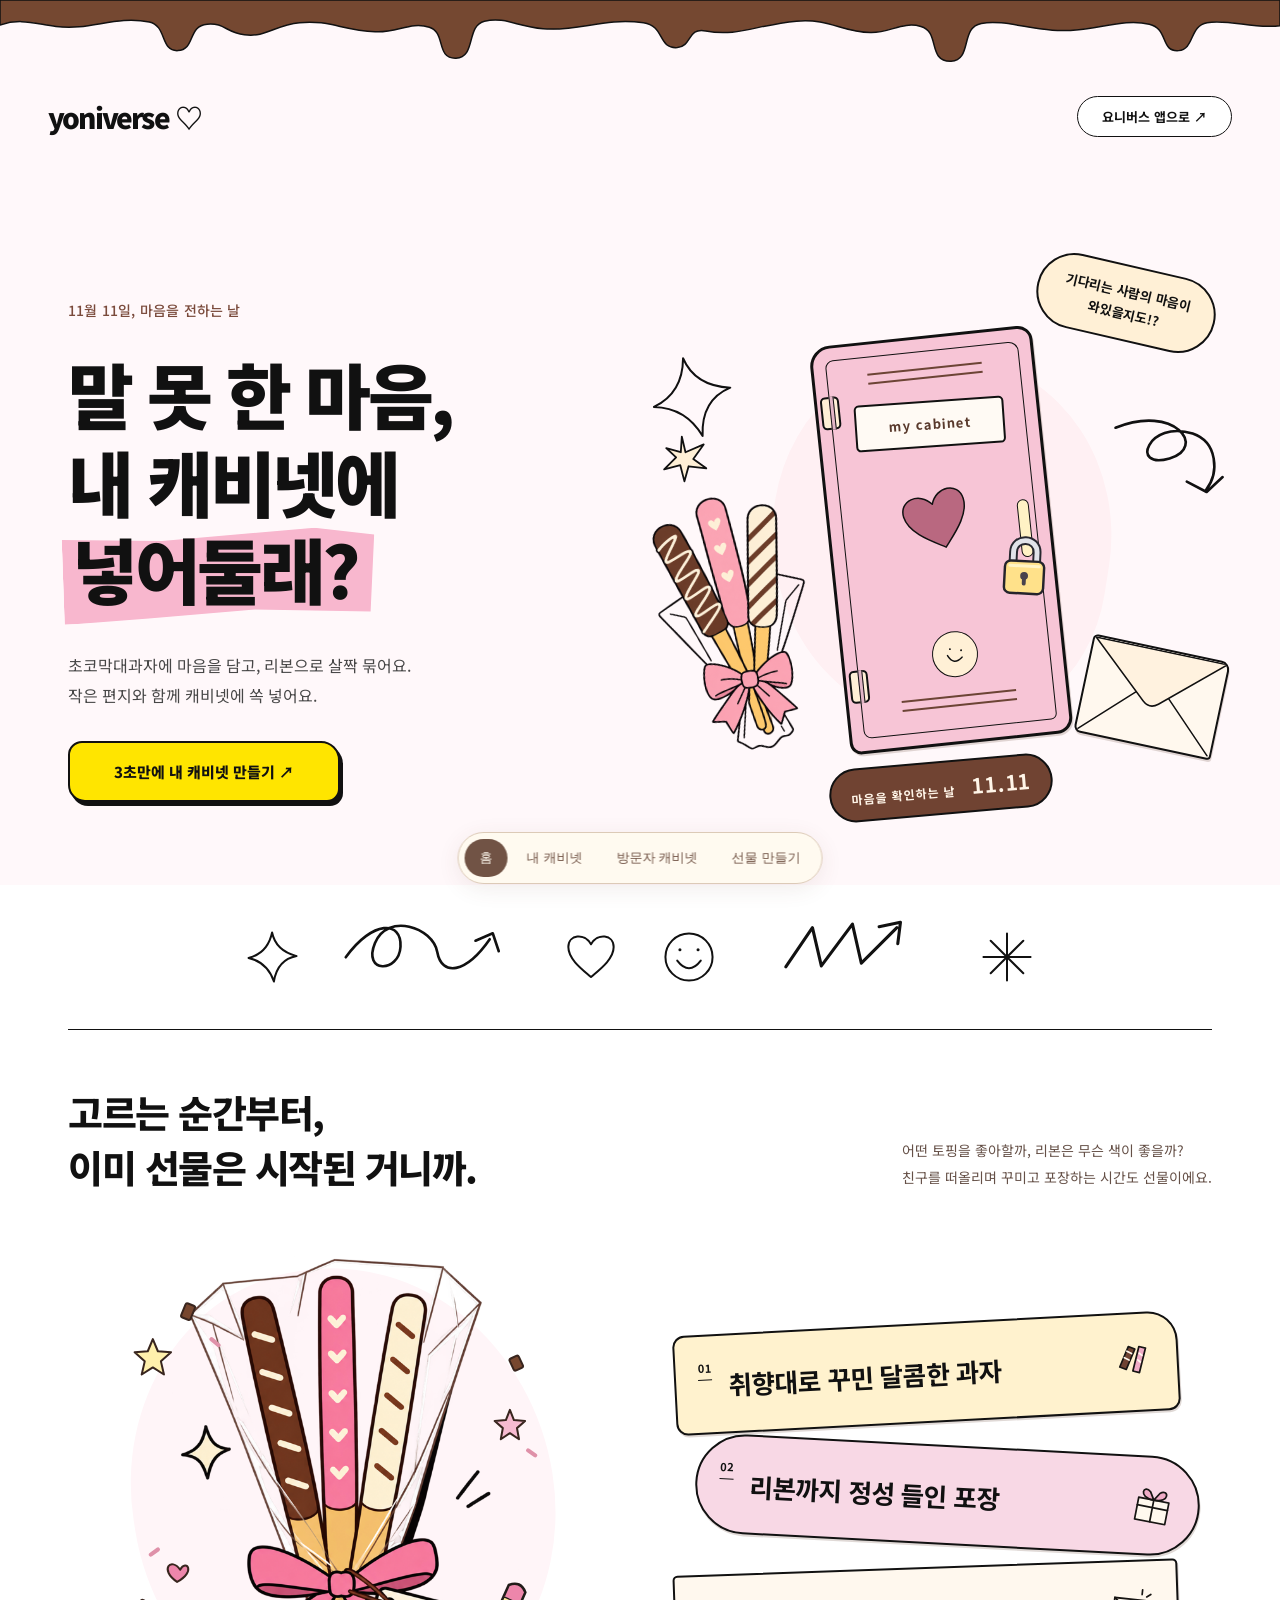
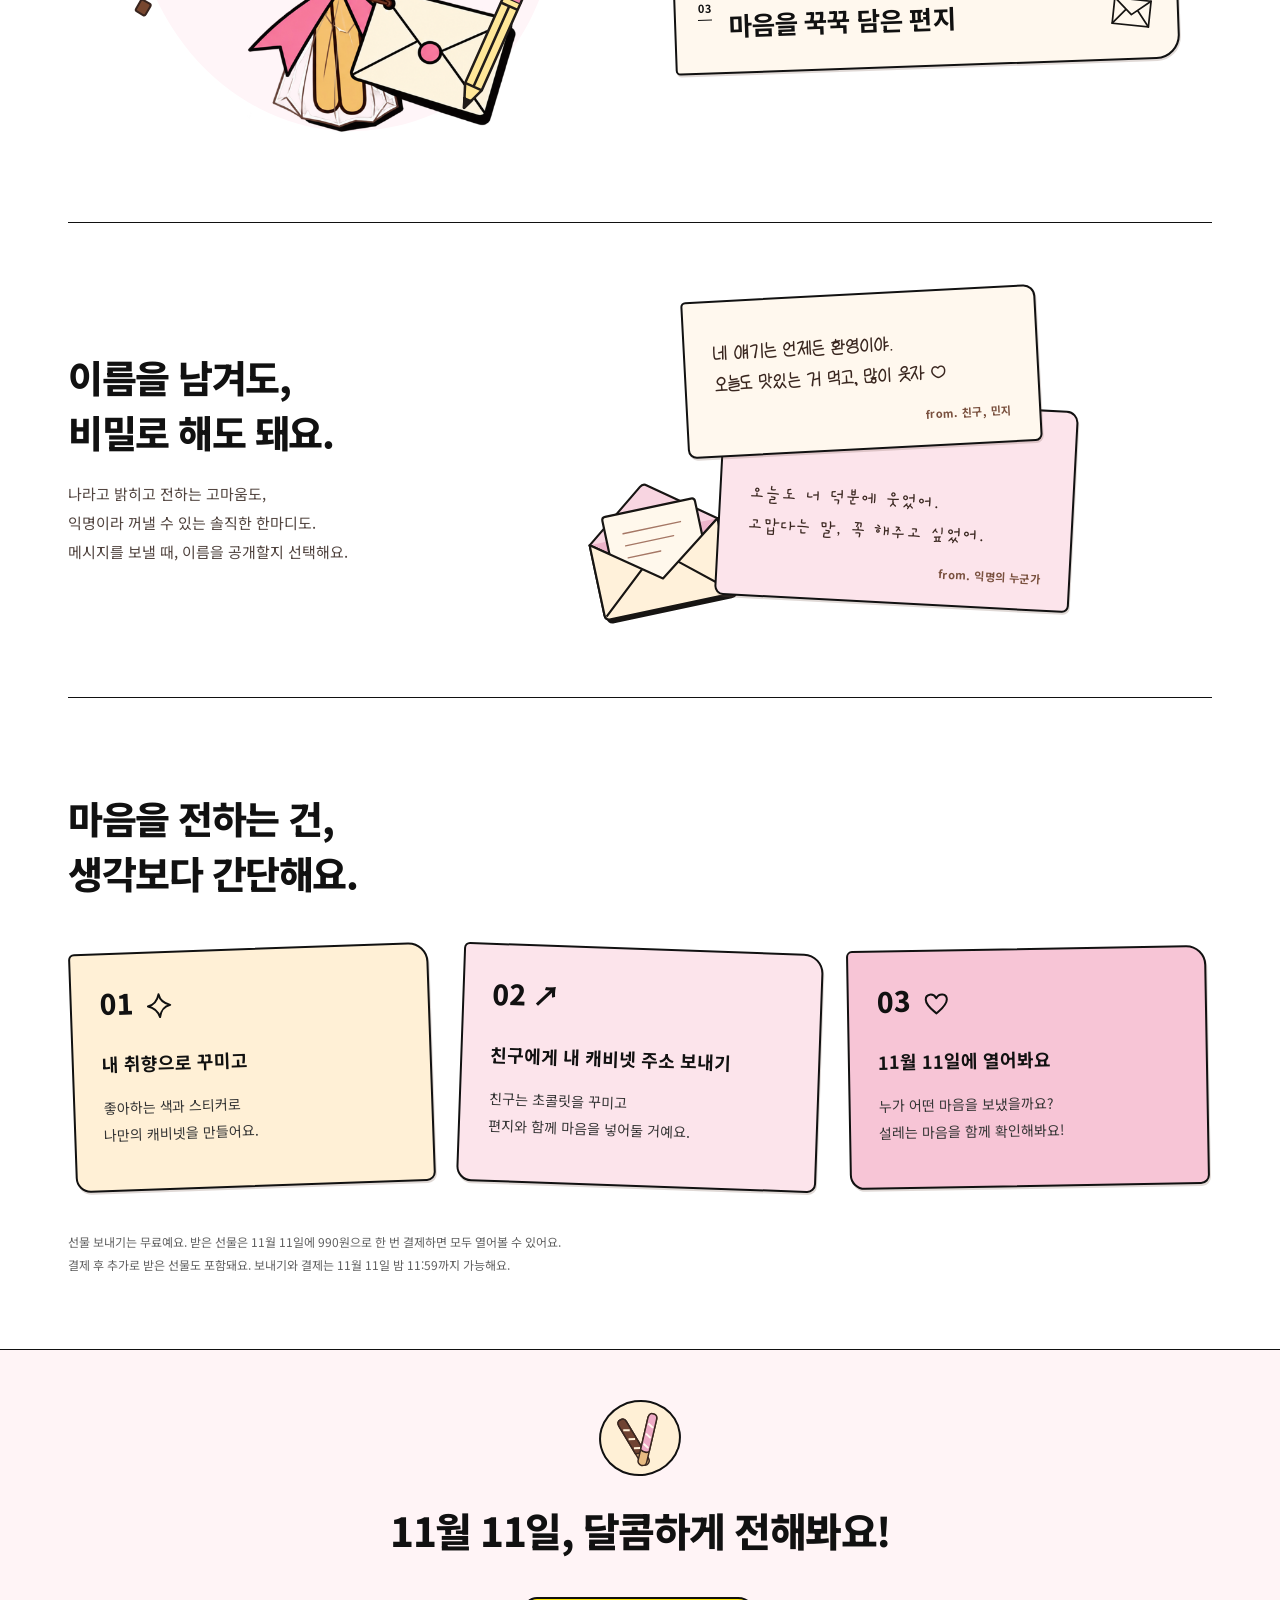
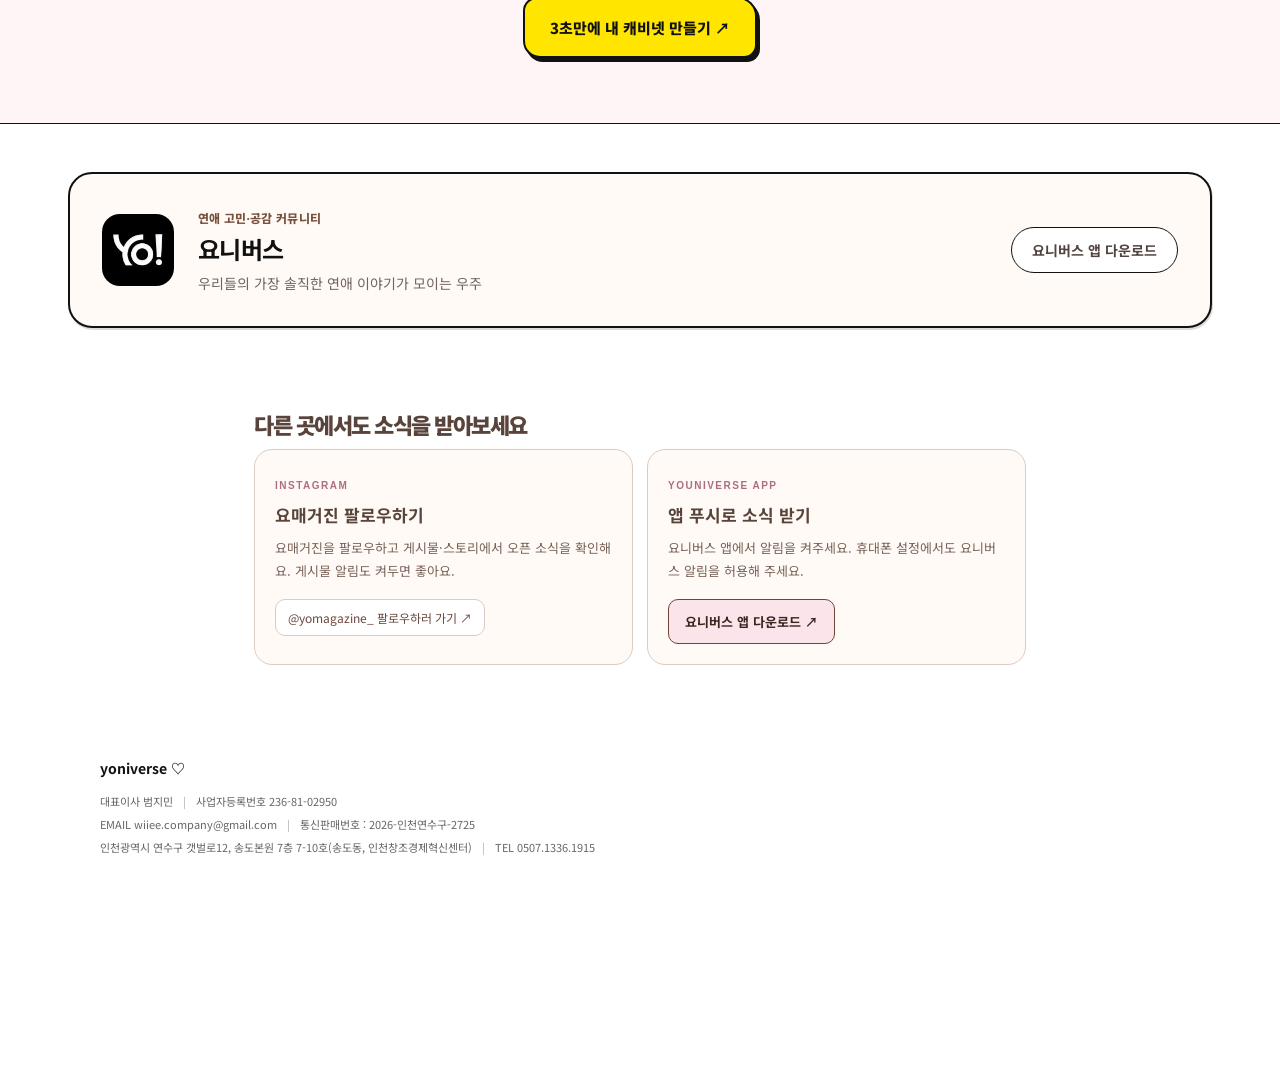
==== commit e342f982: "Complete gift preview flow and add reminder and sharing interfaces" ====
--- a/cabinet-preview/index.html
+++ b/cabinet-preview/index.html
@@ -1,6 +1,6 @@
 <!doctype html>
 <html lang="ko">
-<head><meta charset="UTF-8"><meta name="viewport" content="width=device-width, initial-scale=1"><meta name="color-scheme" content="light"><title>요니버스 — 마음이 도착하는 캐비넷</title><link rel="stylesheet" href="landing.css?v=gentle-float-56"><link rel="stylesheet" href="theme.css?v=1"><link rel="stylesheet" href="site-nav.css"></head>
+<head><meta charset="UTF-8"><meta name="viewport" content="width=device-width, initial-scale=1"><meta name="color-scheme" content="light"><title>요니버스 — 마음이 도착하는 캐비넷</title><link rel="stylesheet" href="landing.css?v=gentle-float-57"><link rel="stylesheet" href="theme.css?v=1"><link rel="stylesheet" href="site-nav.css"><script src="preview-session.js?v=1"></script><link rel="stylesheet" href="email-reminder.css"><link rel="stylesheet" href="reminder-channels.css"></head>
 <body>
 <div class="chocolate-top" aria-hidden="true">
 <svg class="chocolate-wide" viewBox="0 0 1440 90" preserveAspectRatio="none" focusable="false">
@@ -89,4 +89,4 @@
 </div>
 </footer>
 <dialog id="login-notice" aria-labelledby="notice-title"><form method="dialog"><button class="close" aria-label="닫기">×</button><span class="eyebrow">SEE YOU SOON</span><h2 id="notice-title">곧 만나요 ♡</h2><p>카카오 로그인을 준비하고 있어요.<br>지금은 캐비넷 시안을 둘러볼 수 있어요.</p><a class="preview-link" href="cabinet.html">캐비넷 시안 둘러보기 ↗</a></form></dialog>
-<dialog id="app-store-choice" aria-labelledby="app-store-title"><form method="dialog"><button class="close" aria-label="닫기">×</button></form><h2 id="app-store-title">요니버스 앱 다운로드</h2><p>사용하는 휴대폰의 스토어를 선택해 주세요.</p><div class="store-options"><a class="app-download" href="https://apps.apple.com/kr/app/id6803411489">App Store · iPhone</a><a class="app-download" href="https://play.google.com/store/apps/details?id=com.wiiee.yoniverse">Google Play · Android</a></div></dialog><script src="landing.js?v=sticky-47"></script><script src="site-nav.js"></script></body></html>
+<dialog id="app-store-choice" aria-labelledby="app-store-title"><form method="dialog"><button class="close" aria-label="닫기">×</button></form><h2 id="app-store-title">요니버스 앱 다운로드</h2><p>사용하는 휴대폰의 스토어를 선택해 주세요.</p><div class="store-options"><a class="app-download" href="https://apps.apple.com/kr/app/id6803411489">App Store · iPhone</a><a class="app-download" href="https://play.google.com/store/apps/details?id=com.wiiee.yoniverse">Google Play · Android</a></div></dialog><script src="landing.js?v=sticky-47"></script><script src="site-nav.js"></script><script src="email-reminder.js"></script><script src="reminder-channels.js"></script></body></html>
--- a/cabinet-preview/landing.css
+++ b/cabinet-preview/landing.css
@@ -1,4 +1,4 @@
-@import url('https://fonts.googleapis.com/css2?family=Noto+Sans+KR:wght@400;500;700;800;900&display=swap');
+@import url('https://fonts.googleapis.com/css2?family=Gaegu:wght@400&family=Noto+Sans+KR:wght@400;500;700;800;900&display=swap');
 :root{color:#232128;background:#faf8f1;font-family:'Noto Sans KR',sans-serif;font-synthesis:none}*{box-sizing:border-box}body{margin:0}button,a{-webkit-tap-highlight-color:transparent}button{font:inherit;cursor:pointer}a{color:inherit}button:focus-visible,a:focus-visible{outline:2.5px solid #6946da;outline-offset:5px}header{max-width:1240px;margin:auto;padding:28px 40px;display:flex;align-items:center;justify-content:space-between}.brand{font-size:24px;font-weight:900;text-decoration:none;letter-spacing:-1px}header button{background:none;border:0.5px solid #232128;border-radius:30px;padding:10px 22px;font-size:13px}.hero{max-width:1160px;margin:auto;display:grid;grid-template-columns:1fr 1fr;align-items:center;padding:54px 40px 80px;gap:48px}.eyebrow{font-size:11px;letter-spacing:2px;font-weight:700}h1{font-size:clamp(42px,4.8vw,66px);line-height:1.22;letter-spacing:-3px;margin:25px 0}h1 em{font-style:normal;color:#7252d6}p{font-size:15px;line-height:1.9;color:#68636d}.start{display:block;border:1px solid #232128;border-radius:12px;background:#fee500;padding:18px 24px;font-weight:700;font-size:15px;box-shadow:3px 4px 0 #232128;margin-top:30px}.start:hover{transform:translateY(-2px)}.how-link{display:inline-block;font-size:12px;margin-top:23px;text-underline-offset:5px}.hero-art{height:540px;position:relative;display:flex;align-items:center;justify-content:center;background:radial-gradient(ellipse,#eee8f8 0%,#eee8f8 55%,transparent 56%)}.locker{width:224px;height:410px;background:#82d6b6;border:2.5px solid #24262a;border-radius:16px 16px 10px 10px;box-shadow:12px 7px 0 #419e85;position:relative;transform:rotate(-5deg)}.locker:before{content:'';position:absolute;inset:12px;border:1px solid #263a35;border-radius:8px}.vents,.bottom-vents{position:absolute;top:29px;left:53px;width:115px;height:11px;border-block:2.5px solid #283e36}.bottom-vents{top:auto;bottom:35px}.nameplate{position:absolute;top:62px;left:35px;width:150px;text-align:center;padding:12px 0;background:#fffae9;border:1.5px solid;border-radius:5px;font-size:13px;font-weight:700;letter-spacing:1px}.heart{position:absolute;top:130px;left:65px;color:#ee6c91;font-size:80px;line-height:1;text-shadow:2px 2px #232128;transform:rotate(-12deg)}.slot{position:absolute;top:233px;left:33px;width:145px;height:12px;border:1.5px solid;background:#34715f;border-radius:3px}.slot-label{position:absolute;top:255px;left:65px;font-size:10px}.handle{position:absolute;right:18px;top:170px;width:12px;height:58px;border:1.5px solid;background:#fff2c5;border-radius:6px}.smile{position:absolute;top:294px;left:90px;font-size:45px;color:#7050ce}.number{position:absolute;bottom:13px;left:87px;font-size:10px}.art-note{position:absolute;right:0;top:12px;transform:rotate(9deg);font-size:16px;line-height:1.7;color:#7554c8}.star{position:absolute;left:0;top:60px;font-size:80px;color:#7554c8}.envelope{position:absolute;right:0;bottom:58px;width:140px;height:100px;border:1.5px solid;background:#ffdfeb;transform:rotate(12deg);display:flex;flex-direction:column;align-items:center;justify-content:center;font-size:40px;box-shadow:5px 5px #d1c4e4}.envelope small{font-size:9px;letter-spacing:2px}.art-caption{position:absolute;bottom:0;font-size:12px;letter-spacing:1px}.art-caption b{margin-left:12px;font-size:21px}.how{padding:64px 40px;max-width:1160px;margin:auto;border-top:0.5px solid #d9d4dc}h2{font-size:32px;line-height:1.45;letter-spacing:-1px}.steps{display:grid;grid-template-columns:repeat(3,1fr);gap:22px;margin-top:36px}.steps article{padding:28px;background:#f0ece5;border-radius:18px}.steps article:nth-child(2){background:#eee8f8}.steps article:nth-child(3){background:#e4f1e9}.steps article>span{font-size:22px;color:#7252d6}.steps h3{font-size:18px;margin-top:28px}.steps p{font-size:14px}.price-note{font-size:12px;margin-top:28px}.last-call{text-align:center;background:#eee8f8;padding:60px 24px}.last-call>span{font-size:45px;color:#7252d6}.last-call h2{margin:10px 0}.last-call .start{margin:28px auto 0}footer{padding:32px 40px;max-width:1160px;margin:auto;display:flex;align-items:center;justify-content:space-between}footer p{font-size:12px}dialog{border:1.5px solid;border-radius:22px;padding:42px 32px;width:min(420px,calc(100% - 40px));background:#faf8f1}dialog::backdrop{background:#24202c66}.close{position:absolute;right:14px;top:10px;border:0;background:none;font-size:28px}.preview-link{display:block;margin-top:24px;color:#7252d6;font-weight:700}html{scroll-behavior:smooth}@media(max-width:700px){header{padding:22px 24px}.brand{font-size:21px}.hero{grid-template-columns:1fr;padding:34px 24px 50px;gap:28px}h1{font-size:48px}.hero-art{height:480px;max-width:400px;width:100%;margin:auto}.locker{transform:rotate(-5deg) scale(.9)}.art-note{font-size:13px}.envelope{right:6px;width:116px;height:85px}.how{padding:45px 24px}.steps{grid-template-columns:1fr;gap:14px}.steps article{padding:24px}.steps h3{margin-top:15px}footer{padding:26px 24px;display:block}.start{width:100%}.last-call .start{max-width:350px}}@media(prefers-reduced-motion:reduce){html{scroll-behavior:auto}.start:hover{transform:none}}
 
 /* Keep the intended palette in dark-mode browsers and embedded previews. */
@@ -357,7 +357,7 @@
 /* One shadow treatment for the three objects in the hero illustration. */
 :root{--hero-object-shadow:1px 2px 0 #71534538}
 .hero-art .locker,.hero-art .envelope{box-shadow:var(--hero-object-shadow)}
-.hero-art .chocolate-gift.gift-with-letter{filter:drop-shadow(var(--hero-object-shadow))}
+.hero-art .chocolate-gift.gift-with-letter{filter:url(#gift-solid-depth)}
 
 /* Gentle movement belongs only to the persistent CTA, not the page content. */
 @keyframes sticky-cta-float{
@@ -365,7 +365,7 @@
  50%{transform:translate(-50%,-3px)}
 }
 @media(prefers-reduced-motion:no-preference){
- .sticky-start-dock:not([hidden]){animation:sticky-cta-float 4s ease-in-out infinite}
+ .sticky-start-dock:not([hidden]){animation:sticky-cta-float 3s ease-in-out infinite}
  .sticky-start-dock:focus-within,.sticky-start-dock:active{animation-play-state:paused}
 }
 @media(hover:hover){
@@ -374,3 +374,8 @@
 @media(prefers-reduced-motion:reduce){
  .sticky-start-dock{animation:none}
 }
+
+@font-face{font-family:'Ongleip Konkon';src:url('fonts/ongleip-konkon.ttf') format('truetype');font-weight:400;font-style:normal;font-display:swap}
+.sender-letter p{font-family:'Ongleip Konkon','Noto Sans KR',sans-serif;font-size:19px;font-weight:400;line-height:1.65}
+.sender-letter.anonymous p{font-family:'Gaegu','Noto Sans KR',sans-serif}
+@media(max-width:700px){.sender-letter p{font-size:18px}}
--- a/cabinet-preview/email-reminder.css
+++ b/cabinet-preview/email-reminder.css
@@ -0,0 +1,9 @@
+.email-reminder{width:100%;box-sizing:border-box;margin:20px 0;padding:18px;border:1px solid #dccbc3;border-radius:16px;background:#fffaf6;text-align:left;color:#59443b}
+.email-reminder h3{font-size:17px;margin:0 0 10px}
+.email-reminder p,.gift-login .email-reminder p{font-size:12px;line-height:1.7;margin:8px 0 12px;color:#786359}
+.email-reminder label{display:flex;align-items:center;gap:8px;font-size:13px;line-height:1.6;margin:12px 0;cursor:pointer}
+.email-reminder input[type=checkbox]{width:18px;height:18px;accent-color:#ad6d80;flex-shrink:0}
+.email-reminder input[type=email]{box-sizing:border-box;width:100%;padding:12px;border:1px solid #bda59a;border-radius:9px;font:inherit;background:white;color:#59443b}
+.email-reminder [hidden]{display:none!important}
+.email-reminder input:focus-visible{outline:2px solid #ad6d80;outline-offset:3px}
+#login-notice{max-height:90dvh;overflow-y:auto}
--- a/cabinet-preview/reminder-channels.css
+++ b/cabinet-preview/reminder-channels.css
@@ -0,0 +1,17 @@
+.reminder-channels{box-sizing:border-box;max-width:820px;margin:36px auto;padding:24px;color:#59443b;text-align:left}
+.reminder-channels h2{font-size:22px;line-height:1.5;margin:0 0 8px}
+.reminder-channels>p,.reminder-channels article p,.gift-login .reminder-channels p{font-size:13px;line-height:1.8;color:#786359;margin:0 0 16px}
+.reminder-channel-grid{display:grid;grid-template-columns:repeat(2,minmax(0,1fr));gap:14px}
+.reminder-channel-grid article{padding:20px;border:1px solid #dccbc3;border-radius:18px;background:#fffaf6}
+.reminder-channels .channel-tag{font:600 10px/1.5 sans-serif;letter-spacing:1.5px;color:#ad6d80}
+.reminder-channels h3{font-size:17px;line-height:1.5;margin:8px 0}
+.channel-links{display:flex;gap:10px;flex-wrap:wrap}
+.channel-links a{display:inline-block;padding:9px 12px;border:1px solid #dccbc3;border-radius:10px;font-size:12px;color:#69483e;text-decoration:none;background:#fff}
+.channel-links a:hover{background:#f6e9e8}.channel-links a:focus-visible{outline:2px solid #ad6d80;outline-offset:3px}
+.channel-pending{font-size:12px;color:#786359}
+#login-notice .reminder-channels,.gift-login .reminder-channels{padding:0;margin:24px 0;width:100%}
+#login-notice .reminder-channel-grid,.gift-login .reminder-channel-grid{grid-template-columns:1fr}
+@media(max-width:600px){.reminder-channel-grid{grid-template-columns:1fr}.reminder-channels{margin:24px auto;padding:20px}.reminder-channels h2{font-size:20px}}
+.channel-links button.channel-cta{padding:12px 16px;border:1px solid #704332;border-radius:10px;background:#fce4eb;color:#39261f;font:inherit;font-size:13px;font-weight:700;cursor:pointer}
+.reminder-store-dialog{position:fixed;inset:0;margin:auto;width:min(400px,calc(100% - 40px));box-sizing:border-box;padding:30px 24px;border:1.5px solid #704332;border-radius:18px;background:#fffaf4;color:#39261f}
+.reminder-store-dialog::backdrop{background:#39261f70}.reminder-store-dialog h2{font-size:20px;margin:8px 0 12px}.reminder-store-dialog p{font-size:13px;line-height:1.7}.reminder-store-dialog .channel-links{display:grid;gap:12px;margin-top:20px}.reminder-store-dialog .channel-cta{padding:14px;text-align:center;background:#704332;color:#fffaf4;font-weight:700}.store-close{position:absolute;right:12px;top:8px;border:0;background:transparent;color:#704332;font-size:26px;cursor:pointer}
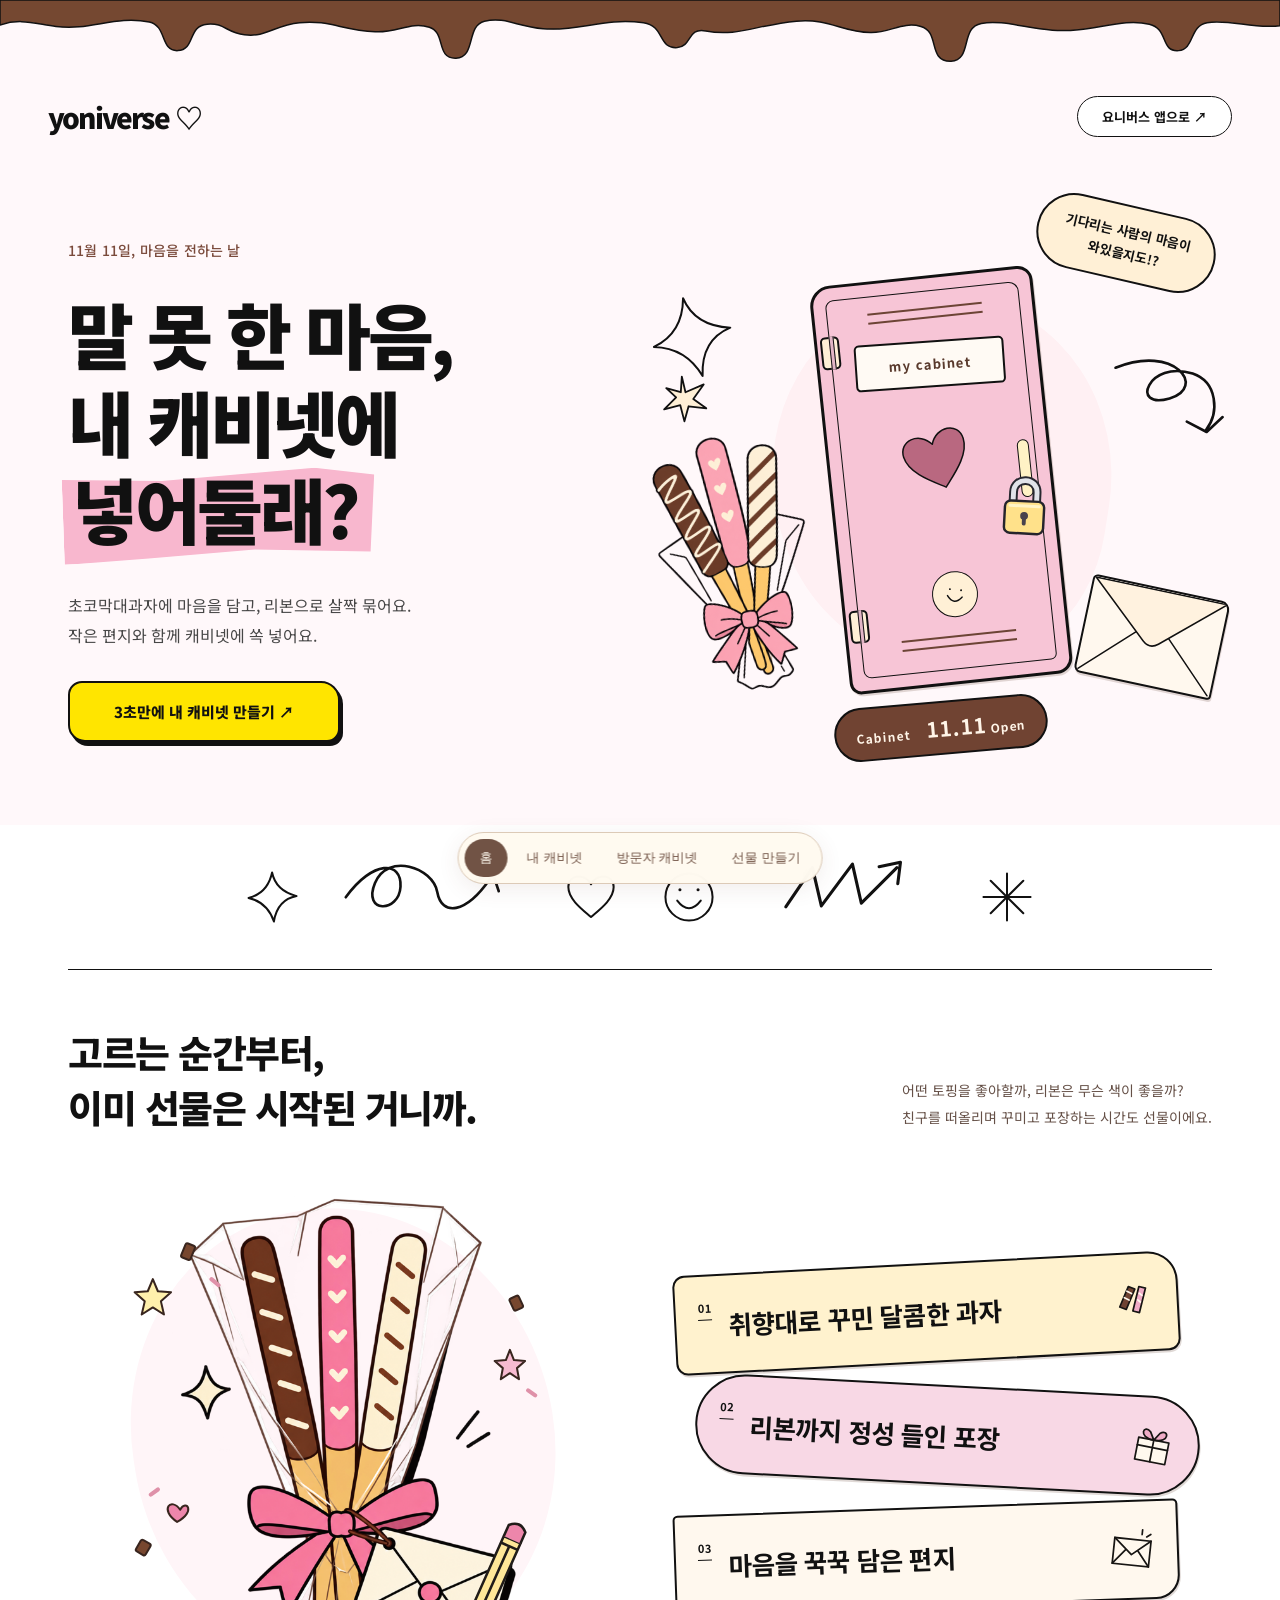
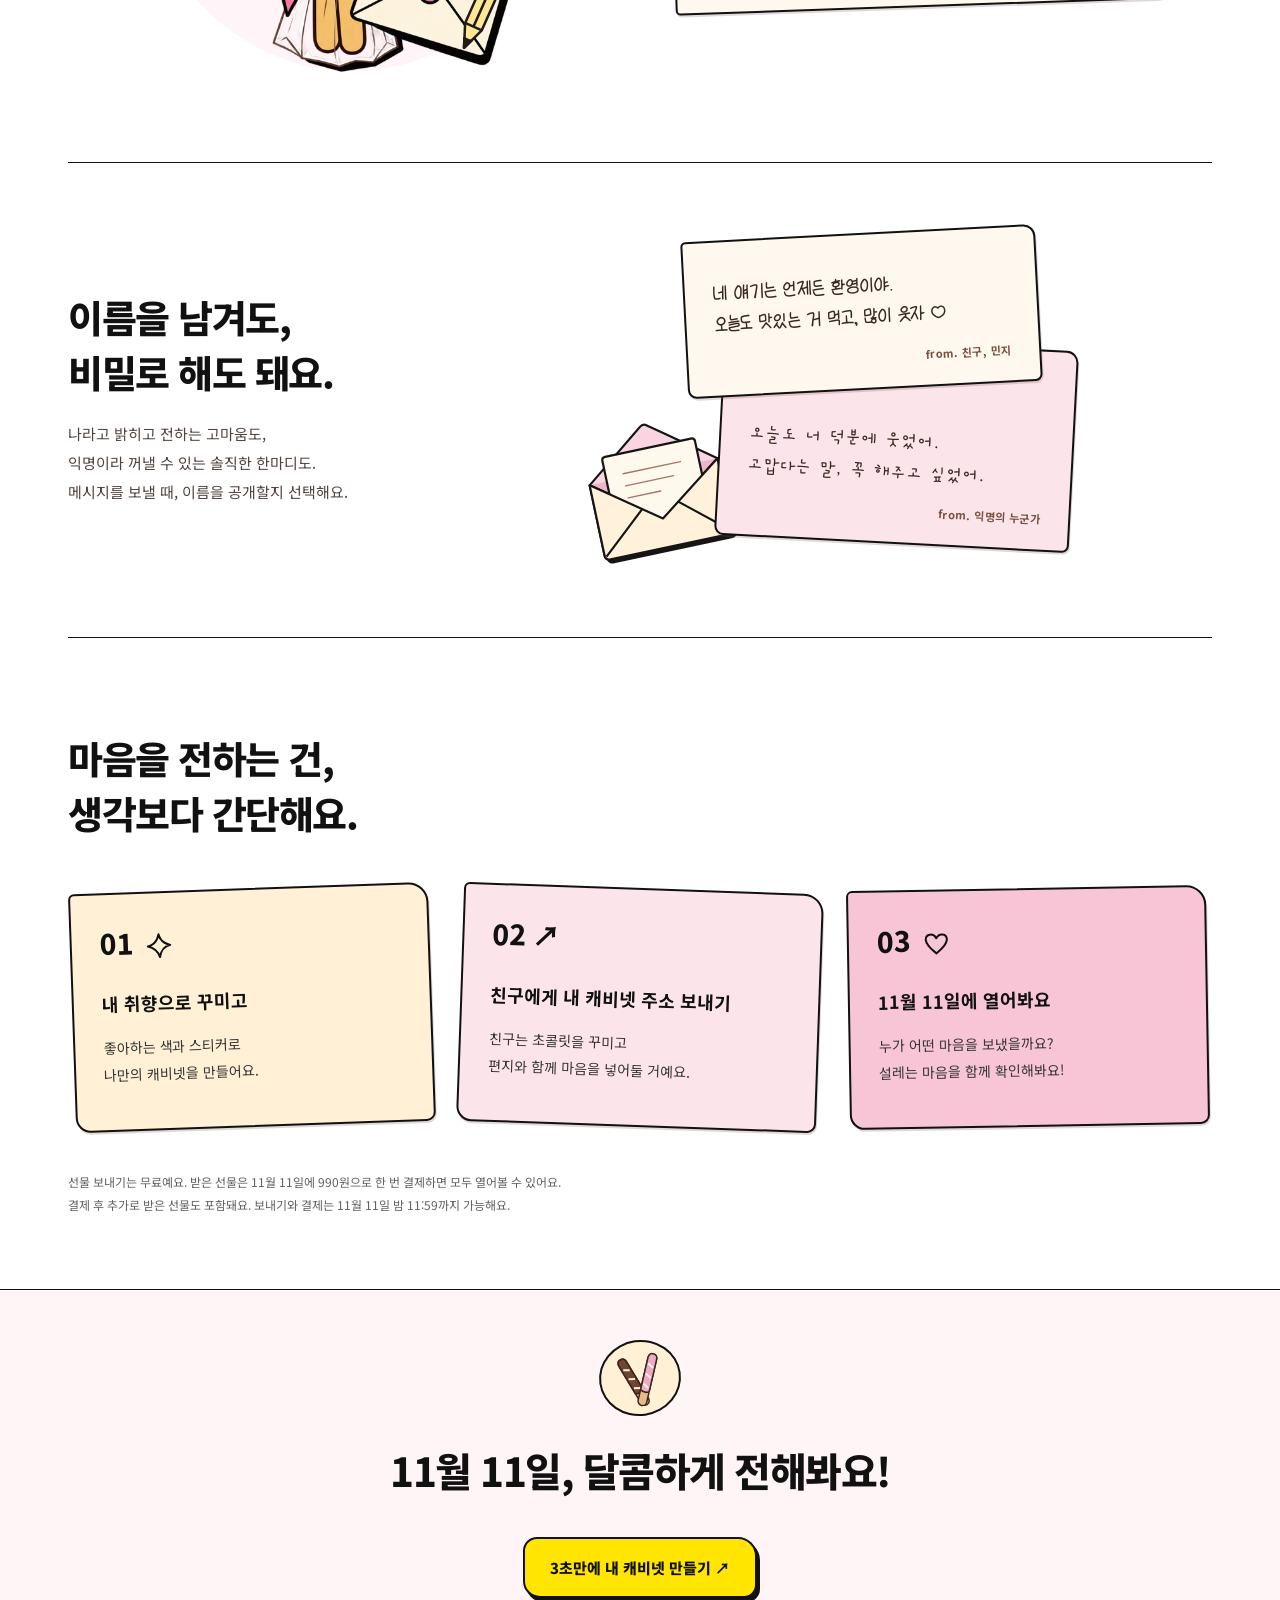
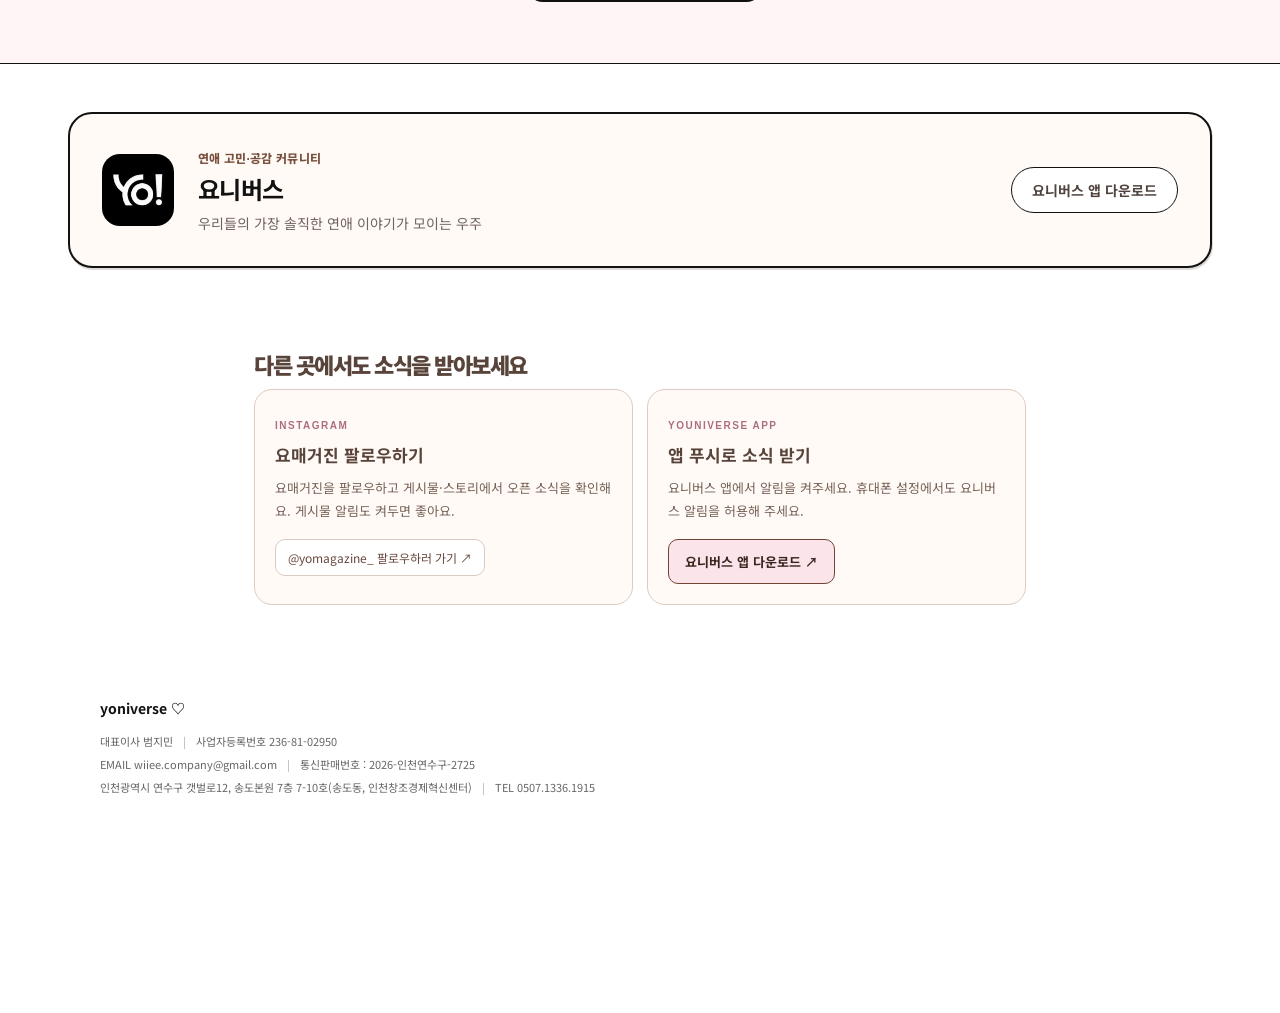
==== commit ffab0ab5: "Update cabinet caption and reduce hero top spacing" ====
--- a/cabinet-preview/index.html
+++ b/cabinet-preview/index.html
@@ -37,7 +37,7 @@
 <header><a class="brand" href="landing.html">yoniverse ♡</a><a class="app-link" href="https://yoniverse.wiiee.co.kr/" aria-label="요니버스 앱으로 이동">요니버스 앱으로 ↗</a></header>
 <main><section class="hero">
 <div><span class="hero-subtitle">11월 11일, 마음을 전하는 날</span><h1>말 못 한 마음,<br>내 캐비넷에<br><em>넣어둘래?</em></h1><p>초코막대과자에 마음을 담고, 리본으로 살짝 묶어요.<br>작은 편지와 함께 캐비넷에 쏙 넣어요.</p><button class="start" data-start>3초만에 내 캐비넷 만들기 ↗</button></div>
-<div class="hero-art" role="img" aria-label="리본으로 포장한 막대 초콜릿과 편지가 놓인 분홍색 캐비넷"><span class="art-note">기다리는 사람의 마음이<br>와있을지도!?</span><span class="star"><svg class="line-icon icon-star" viewBox="0 0 64 64" aria-hidden="true" focusable="false"><path d="M31 5Q35 25 58 31Q37 35 33 59Q26 38 5 33Q26 28 31 5Z"/></svg></span><svg class="sketch-arrow" viewBox="0 0 160 140" aria-hidden="true"><path d="M12 15C96 0 126 66 74 70C18 74 57 13 111 44C141 62 135 102 113 121M90 105l23 19 25-15"/></svg><svg class="sketch-spark" viewBox="0 0 100 100" aria-hidden="true"><path d="M42 7l7 30 35-15-20 28 25 18-34-4-8 29-8-31-31 8 23-23L12 29l28 8Z"/></svg><div class="locker"><span class="locker-hinge hinge-top" aria-hidden="true"></span><span class="locker-hinge hinge-bottom" aria-hidden="true"></span><div class="vents"></div><div class="nameplate">my cabinet</div><div class="heart"><svg class="line-icon icon-heart" viewBox="0 0 64 64" aria-hidden="true" focusable="false"><path d="M32 54C24 47 7 35 7 21C7 7 25 5 32 18C39 5 57 7 57 21C57 35 40 47 32 54Z"/></svg></div><div class="handle"></div><svg class="locker-padlock" focusable="false" viewBox="0 0 50 66" aria-hidden="true"><path d="M13 29 V17 C13 1 37 1 37 17 V30" fill="none" stroke="#282830" stroke-width="9" stroke-linecap="round"/><path d="M13 29 V17 C13 1 37 1 37 17 V30" fill="none" stroke="#e1e3e9" stroke-width="5" stroke-linecap="round"/><rect x="5" y="26" width="40" height="33" rx="6" fill="#ffe18a" stroke="#25242c" stroke-width="2.5"/><path d="M10 31 H40" stroke="#fff4c7" stroke-width="3" stroke-linecap="round"/><circle cx="25" cy="41" r="4" fill="#49424c"/><path d="M25 43 V49" stroke="#49424c" stroke-width="4" stroke-linecap="round"/></svg><span class="smile"><svg class="line-icon icon-smile" viewBox="0 0 64 64" aria-hidden="true" focusable="false"><circle cx="32" cy="32" r="26"/><path d="M19 36Q32 53 45 36"/><circle class="eye" cx="22" cy="24" r="1.7"/><circle class="eye" cx="42" cy="24" r="1.7"/></svg></span><div class="bottom-vents"></div></div><img class="chocolate-gift gift-with-letter" src="assets/hero-gift-flat-v4.png" alt="" aria-hidden="true" decoding="async"><div class="envelope closed-envelope"><svg class="envelope-folds" viewBox="0 0 140 100" preserveAspectRatio="none" aria-hidden="true" focusable="false"><path class="envelope-seams" d="M2 98L53 48M138 98L87 48"/><path class="envelope-flap" d="M1 1H139L78 56Q70 63 62 56Z"/></svg></div><span class="art-caption">마음을 확인하는 날 <b>11.11</b></span></div>
+<div class="hero-art" role="img" aria-label="리본으로 포장한 막대 초콜릿과 편지가 놓인 분홍색 캐비넷"><span class="art-note">기다리는 사람의 마음이<br>와있을지도!?</span><span class="star"><svg class="line-icon icon-star" viewBox="0 0 64 64" aria-hidden="true" focusable="false"><path d="M31 5Q35 25 58 31Q37 35 33 59Q26 38 5 33Q26 28 31 5Z"/></svg></span><svg class="sketch-arrow" viewBox="0 0 160 140" aria-hidden="true"><path d="M12 15C96 0 126 66 74 70C18 74 57 13 111 44C141 62 135 102 113 121M90 105l23 19 25-15"/></svg><svg class="sketch-spark" viewBox="0 0 100 100" aria-hidden="true"><path d="M42 7l7 30 35-15-20 28 25 18-34-4-8 29-8-31-31 8 23-23L12 29l28 8Z"/></svg><div class="locker"><span class="locker-hinge hinge-top" aria-hidden="true"></span><span class="locker-hinge hinge-bottom" aria-hidden="true"></span><div class="vents"></div><div class="nameplate">my cabinet</div><div class="heart"><svg class="line-icon icon-heart" viewBox="0 0 64 64" aria-hidden="true" focusable="false"><path d="M32 54C24 47 7 35 7 21C7 7 25 5 32 18C39 5 57 7 57 21C57 35 40 47 32 54Z"/></svg></div><div class="handle"></div><svg class="locker-padlock" focusable="false" viewBox="0 0 50 66" aria-hidden="true"><path d="M13 29 V17 C13 1 37 1 37 17 V30" fill="none" stroke="#282830" stroke-width="9" stroke-linecap="round"/><path d="M13 29 V17 C13 1 37 1 37 17 V30" fill="none" stroke="#e1e3e9" stroke-width="5" stroke-linecap="round"/><rect x="5" y="26" width="40" height="33" rx="6" fill="#ffe18a" stroke="#25242c" stroke-width="2.5"/><path d="M10 31 H40" stroke="#fff4c7" stroke-width="3" stroke-linecap="round"/><circle cx="25" cy="41" r="4" fill="#49424c"/><path d="M25 43 V49" stroke="#49424c" stroke-width="4" stroke-linecap="round"/></svg><span class="smile"><svg class="line-icon icon-smile" viewBox="0 0 64 64" aria-hidden="true" focusable="false"><circle cx="32" cy="32" r="26"/><path d="M19 36Q32 53 45 36"/><circle class="eye" cx="22" cy="24" r="1.7"/><circle class="eye" cx="42" cy="24" r="1.7"/></svg></span><div class="bottom-vents"></div></div><img class="chocolate-gift gift-with-letter" src="assets/hero-gift-flat-v4.png" alt="" aria-hidden="true" decoding="async"><div class="envelope closed-envelope"><svg class="envelope-folds" viewBox="0 0 140 100" preserveAspectRatio="none" aria-hidden="true" focusable="false"><path class="envelope-seams" d="M2 98L53 48M138 98L87 48"/><path class="envelope-flap" d="M1 1H139L78 56Q70 63 62 56Z"/></svg></div><span class="art-caption">Cabinet <b>11.11</b> Open</span></div>
 </section>
 <div class="doodle-strip" aria-hidden="true"><span><svg class="line-icon icon-star" viewBox="0 0 64 64" aria-hidden="true" focusable="false"><path d="M31 5Q35 25 58 31Q37 35 33 59Q26 38 5 33Q26 28 31 5Z"/></svg></span><svg viewBox="0 0 240 90"><path d="M5 56C41 6 80 7 78 42S27 78 44 37 121 16 127 49 165 78 197 32M178 34l23-10 8 24"/></svg><span><svg class="line-icon icon-heart" viewBox="0 0 64 64" aria-hidden="true" focusable="false"><path d="M32 54C24 47 7 35 7 21C7 7 25 5 32 18C39 5 57 7 57 21C57 35 40 47 32 54Z"/></svg></span><span><svg class="line-icon icon-smile" viewBox="0 0 64 64" aria-hidden="true" focusable="false"><circle cx="32" cy="32" r="26"/><path d="M19 36Q32 53 45 36"/><circle class="eye" cx="22" cy="24" r="1.7"/><circle class="eye" cx="42" cy="24" r="1.7"/></svg></span><svg viewBox="0 0 150 90"><path d="M5 65l30-44 10 43 35-47 10 44 40-40M110 20l24-5-3 24"/></svg><span><svg class="line-icon icon-spark" viewBox="0 0 64 64" aria-hidden="true" focusable="false"><path d="M32 6V58M6 32H58M14 14L50 50M14 50L50 14"/></svg></span></div>
 <section class="gift-making" aria-labelledby="gift-making-title">
--- a/cabinet-preview/landing.css
+++ b/cabinet-preview/landing.css
@@ -23,7 +23,7 @@
 header{max-width:1280px;padding:28px 48px;border-bottom:0}
 .brand{font-size:28px;letter-spacing:-1.8px}
 header button{border:1.5px solid var(--ink);font-weight:700;padding:10px 24px;box-shadow:3px 3px 0 var(--ink);background:white}
-.hero{position:relative;max-width:1240px;padding:100px 48px 70px;gap:60px}
+.hero{position:relative;max-width:1240px;padding:40px 48px 70px;gap:60px}
 .hero-badge{position:absolute;top:25px;left:48px;background:var(--pink);border:2.5px solid var(--ink);border-radius:50%;padding:12px 24px;font-size:13px;font-weight:700;transform:rotate(-7deg)}
 .hero .eyebrow{display:none}
 h1{font-size:clamp(46px,5.6vw,76px);font-weight:900;letter-spacing:-4px;line-height:1.22;margin:30px 0}
@@ -157,7 +157,7 @@
 @media(max-width:700px){.sender-intro{grid-template-columns:1fr;margin:0 24px;padding:40px 0 48px;gap:24px}.sender-copy p{font-size:14px}.sender-letters{max-width:390px;width:100%;margin:auto}.sender-letter.anonymous{margin-left:22px}.sender-letter p{font-size:13px}}
 
 /* Tighten the mobile opening now that the top badge is removed. */
-@media(max-width:700px){.hero{padding-top:36px}.hero-subtitle{margin-top:0}}
+@media(max-width:700px){.hero{padding-top:24px}.hero-subtitle{margin-top:0}}
 
 /* A visual introduction to preparing a gift. */
 .gift-making{max-width:1144px;margin:0 auto;padding:54px 0 64px;border-top:2.5px solid var(--ink)}
